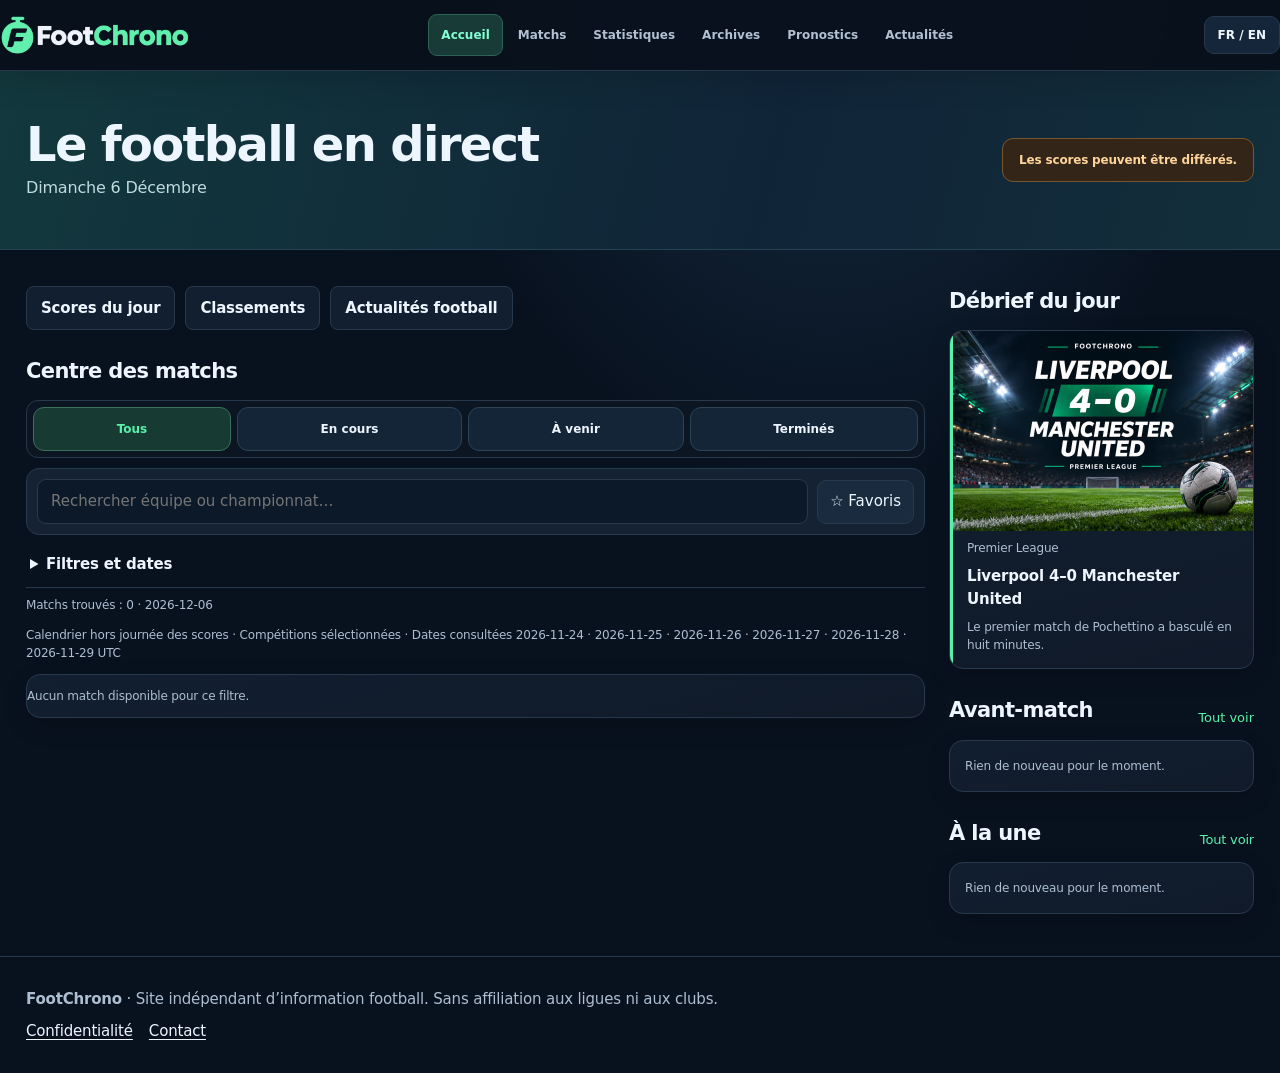
==== index.html @ 3ed4e391 "Apply consistent club badges and clearer copy across FootChrono" ====
<!doctype html><html lang="fr"><head><meta charset="utf-8"><meta name="viewport" content="width=device-width,initial-scale=1"><title>FootChrono | Scores de football en direct, calendriers et statistiques</title>
<meta name="description" content="Suivez les scores de football en direct, les calendriers, les classements, les analyses et les actualités du football en français.">
<link rel="canonical" href="https://footchrono.com/">
<meta property="og:site_name" content="FootChrono">
<script type="application/ld+json">{"@context":"https://schema.org","@type":"WebSite","name":"FootChrono","url":"https://footchrono.com/","inLanguage":"fr"}</script>
<meta property="og:type" content="website"><meta property="og:title" content="FootChrono | Scores de football en direct">
<meta property="og:description" content="Scores, classements, analyses de matchs et actualités football en français.">
<meta property="og:url" content="https://footchrono.com/"><meta property="og:locale" content="fr_FR"><meta name="twitter:card" content="summary">
<style>
:root{--bg:#08111e;--panel:#111f30;--line:#28394c;--text:#edf5ff;--muted:#9eb0c4;--green:#58f1aa;--blue:#7fb8ff}*{box-sizing:border-box}body{margin:0;background:var(--bg);color:var(--text);font:15px system-ui,-apple-system,Segoe UI,sans-serif}button,select,input{font:inherit}button{cursor:pointer}header{border-bottom:1px solid var(--line);background:#0b1726;position:sticky;top:0;z-index:2}.wrap{max-width:1160px;margin:auto;padding:0 22px}.head{display:flex;justify-content:space-between;align-items:center;gap:14px;padding:17px 0;flex-wrap:wrap}.logo{font-weight:900;font-size:23px;letter-spacing:-1px}.logo span{color:var(--green)}nav{display:flex;gap:8px;flex-wrap:wrap}nav button,.switch,.pill{border:1px solid var(--line);background:#152437;color:var(--text);padding:9px 13px;border-radius:10px}nav button.active{color:#06151d;background:var(--green);border-color:var(--green)}.hero{padding:45px 0 26px;background:radial-gradient(ellipse at 85% 5%,#163d4b 0,transparent 50%)}h1{font-size:clamp(32px,5vw,55px);line-height:1.07;max-width:750px;margin:12px 0}h1 em{color:var(--green);font-style:normal}.sub{color:var(--muted);max-width:700px;line-height:1.6}.tag{color:var(--green);font-size:12px;font-weight:800;letter-spacing:2px;text-transform:uppercase}.layout{display:grid;grid-template-columns:minmax(0,1fr) 280px;gap:22px;padding-bottom:60px}.section{margin:24px 0}.section h2{font-size:20px;margin:0 0 14px}.panel{background:var(--panel);border:1px solid var(--line);border-radius:16px;padding:18px}.toolbar{display:flex;gap:8px;flex-wrap:wrap;margin-bottom:14px}select,input{background:#0c1929;border:1px solid var(--line);color:var(--text);border-radius:9px;padding:10px}.match{display:grid;grid-template-columns:1fr auto 1fr;gap:12px;align-items:center;padding:18px 4px;border-bottom:1px solid var(--line)}.match:last-child{border:0}.team{font-weight:700}.team.right{text-align:right}.score{text-align:center;font-size:22px;font-weight:900;min-width:85px}.meta{text-align:center;color:var(--muted);font-size:11px}.status{color:var(--green);font-size:11px;font-weight:700}.small{font-size:12px;color:var(--muted)}.cards{display:grid;grid-template-columns:repeat(2,minmax(0,1fr));gap:14px}.metric{font-size:26px;font-weight:900;color:var(--green)}.card-title{font-weight:800;margin-bottom:7px}.prob{display:flex;height:11px;border-radius:10px;overflow:hidden;background:#314155;margin:14px 0 8px}.prob span:nth-child(1){background:var(--green)}.prob span:nth-child(2){background:var(--blue)}.prob span:nth-child(3){background:#f9bb78}.prob-labels{display:flex;justify-content:space-between;color:var(--muted);font-size:12px}.ad{border:1px dashed #63768b;background:#142335;border-radius:12px;display:grid;place-items:center;text-align:center;min-height:210px;padding:20px;color:var(--muted)}table{border-collapse:collapse;width:100%}th,td{padding:12px 9px;text-align:left;border-bottom:1px solid var(--line)}th{color:var(--muted);font-size:12px}.notice{background:#163047;border-left:3px solid var(--blue);padding:12px 14px;color:#c6d9eb;border-radius:5px;line-height:1.5}footer{border-top:1px solid var(--line);color:var(--muted);padding:30px 0;line-height:1.6}.hide{display:none!important}@media(max-width:850px){.layout{grid-template-columns:1fr}.cards{grid-template-columns:1fr}.match{gap:6px}.score{min-width:65px}}
 .news-grid{display:grid;grid-template-columns:repeat(2,minmax(0,1fr));gap:14px}.news-card{display:flex;flex-direction:column;gap:10px}.news-card a{color:var(--green);text-decoration:none;font-weight:800}.news-card a:hover{text-decoration:underline}.news-card h3{margin:0;font-size:18px;line-height:1.35}.news-meta{color:var(--muted);font-size:12px}.news-pill{display:inline-block;border:1px solid var(--line);border-radius:20px;padding:5px 9px;font-size:11px;color:var(--green)}@media(max-width:650px){.news-grid{grid-template-columns:1fr}} 
.team-with-logo{display:flex;align-items:center;gap:10px;min-width:0}.team-with-logo.right{justify-content:flex-end}.team-logo{width:30px;height:30px;object-fit:contain;flex-shrink:0}.match-entry{border-bottom:1px solid var(--line)}.match-entry:last-child{border-bottom:0}.match-entry .match{border:0}.match-entry summary{list-style:none;cursor:pointer}.match-entry summary::-webkit-details-marker{display:none}.match-entry summary:hover{background:#172b40}.match-details{padding:12px 16px 18px;border-top:1px solid var(--line);color:var(--muted);display:grid;grid-template-columns:repeat(2,minmax(0,1fr));gap:12px;font-size:13px}.match-entry:focus-within{outline:1px solid var(--blue);outline-offset:2px;border-radius:8px}@media(max-width:650px){.team-logo{width:23px;height:23px}.team-with-logo{gap:5px}.team{font-size:12px}.match-details{grid-template-columns:1fr}}
.standing-logo{width:22px;height:22px;object-fit:contain;vertical-align:middle;margin-right:9px}#standingsUpdate{margin:8px 0}#standingLeague{max-width:320px}#stats table{width:100%;border-collapse:collapse}#stats td,#stats th{padding:10px 8px;border-bottom:1px solid var(--line);text-align:left;white-space:nowrap}
.analysis-controls{display:flex;gap:10px;flex-wrap:wrap;margin-bottom:15px}.analysis-controls label{display:flex;flex-direction:column;gap:5px;color:var(--muted);font-size:12px;flex:1;min-width:170px}.analysis-controls select{width:100%;min-width:0}.analysis-grid{display:grid;grid-template-columns:repeat(3,minmax(0,1fr));gap:12px}.analysis-stat{background:#0c1929;border:1px solid var(--line);border-radius:12px;padding:14px}.analysis-stat .value{font-size:24px;color:var(--green);font-weight:900}.analysis-stat .label{font-size:12px;color:var(--muted);margin-top:4px}.compare-table td:nth-child(n+2),.compare-table th:nth-child(n+2){text-align:right}.analysis-note{font-size:12px;color:var(--muted);line-height:1.6;margin-top:12px}.analysis-table-wrap{overflow-x:auto}@media(max-width:650px){.analysis-grid{grid-template-columns:repeat(2,minmax(0,1fr))}.analysis-stat .value{font-size:20px}}

.preview-list{display:grid;gap:16px}.preview-card{padding:19px}.preview-top{display:flex;justify-content:space-between;gap:12px;flex-wrap:wrap;margin-bottom:14px}.preview-teams{display:grid;grid-template-columns:minmax(0,1fr) 55px minmax(0,1fr);gap:10px;align-items:center;margin:15px 0}.preview-team{display:flex;flex-direction:column;align-items:center;text-align:center;gap:8px;font-weight:750}.preview-team img{height:48px;width:48px;object-fit:contain}.preview-versus{text-align:center;font-weight:900;color:var(--green)}.preview-stats{display:grid;grid-template-columns:1fr auto 1fr;gap:8px;align-items:center;border-top:1px solid var(--line);padding:10px 0}.preview-stats span:nth-child(2){color:var(--muted);font-size:12px;text-align:center}.preview-stats span:last-child{text-align:right}.preview-foot{border-top:1px solid var(--line);padding-top:12px;margin-top:12px;color:var(--muted);font-size:12px;line-height:1.5}.preview-state{color:var(--muted);margin:12px 0}.preview-state strong{color:var(--text)}@media(max-width:650px){.preview-card{padding:14px}.preview-team{font-size:13px}.preview-team img{height:38px;width:38px}}
.scoreboard-tools{display:flex;align-items:center;gap:9px;flex-wrap:wrap;margin:0 0 14px}.scoreboard-tools button{background:#152437;border:1px solid var(--line);border-radius:9px;color:var(--text);padding:9px 12px}.scoreboard-tools button.active{background:var(--green);color:#06151d;border-color:var(--green)}.scoreboard-tools input{max-width:170px}.fixture-group{margin:14px 0 4px;background:#0b1929;padding:10px 12px;border-left:3px solid var(--green);font-weight:800;font-size:13px}.favorite-toggle{border:0;background:transparent;color:#8296ab;font-size:22px;line-height:1;cursor:pointer;padding:6px}.favorite-toggle.saved{color:#f9bb78}.match-row{display:grid;grid-template-columns:34px minmax(0,1fr);align-items:center}.match-row summary{min-width:0}.scoreboard-count{font-size:12px;color:var(--muted);margin-bottom:8px}@media(max-width:600px){.scoreboard-tools{gap:5px}.scoreboard-tools button{padding:8px}.scoreboard-tools input{max-width:145px}}\n.hero{padding:23px 0 16px;background:linear-gradient(115deg,#0c2634,#08111e 65%)}.hero h1{font-size:clamp(25px,3.3vw,38px);margin:7px 0}.hero .sub{margin:7px 0 12px}.layout{grid-template-columns:minmax(0,1fr) 235px;gap:15px}.section{margin:13px 0}.panel{border-radius:10px}.match-entry .match{padding:9px 4px}.match-entry summary>.small{padding-top:5px!important}.match-entry .score{font-size:18px}.fixture-group{margin:8px 0 0}.home-tabs{display:flex;gap:8px;flex-wrap:wrap;margin:12px 0}.home-tabs button{border:1px solid var(--line);border-radius:8px;background:#152437;color:var(--text);padding:10px 12px;font-weight:800;font-size:12px}.home-tabs button:first-child{color:var(--green)}.home-tabs button:hover{border-color:var(--green)}#home .cards{grid-template-columns:repeat(2,minmax(0,1fr))}#home .panel{padding:13px 16px}#home .metric{font-size:24px}#predictions{border-top:1px solid var(--line);padding-top:15px}#opinionCards{grid-template-columns:repeat(auto-fit,minmax(260px,1fr));display:grid;gap:10px}#opinionCards .preview-card{padding:15px}#opinionCards .preview-card h3{font-size:15px}@media(max-width:850px){.layout{grid-template-columns:1fr}}\n.scoreboard-tools input[type=search]{flex:1;max-width:280px;min-width:180px}.match-entry{min-width:0}.match-entry .match{grid-template-columns:minmax(0,1fr) auto minmax(0,1fr)}.match-entry .team{overflow-wrap:anywhere}.fixture-group{display:flex;align-items:center}.match-entry[open]{background:#14293b}.match-entry .match-details{line-height:1.6}.home-tabs button:focus-visible,.favorite-toggle:focus-visible{outline:2px solid var(--green)}@media(max-width:650px){.scoreboard-tools input[type=search]{max-width:none;width:100%}}\n.archive-result{display:grid;grid-template-columns:125px minmax(0,1fr);gap:12px;align-items:center;border-bottom:1px solid var(--line);padding:12px 6px}.archive-result:last-child{border-bottom:0}.archive-result strong{color:var(--green);white-space:nowrap}.archive-result span:last-child{overflow-wrap:anywhere}#archive .toolbar input{min-width:180px;flex:1}@media(max-width:600px){.archive-result{grid-template-columns:1fr;gap:3px}}\n.insight-overlay{position:fixed;inset:0;z-index:30;background:#020913e8;display:grid;place-items:center;padding:16px}.insight-dialog{position:relative;background:#111f30;border:1px solid #28394c;border-radius:16px;padding:24px;width:min(780px,100%);max-height:90vh;overflow:auto}.insight-dialog h2{text-align:center;margin:25px 0}.insight-dialog h2 span{color:#58f1aa}.insight-close{float:right;background:#152437;border:1px solid #28394c;color:white;border-radius:8px;padding:7px 12px;cursor:pointer}.insight-grid{display:grid;grid-template-columns:1fr 1fr;gap:18px}.insight-grid section{border:1px solid #28394c;border-radius:12px;padding:14px}.insight-row{border-bottom:1px solid #28394c;padding:10px 0;font-size:12px}.insight-action{display:block;margin:5px 10px 12px;background:#152437;border:1px solid #28394c;border-radius:8px;color:#58f1aa;padding:9px;cursor:pointer}@media(max-width:650px){.insight-grid{grid-template-columns:1fr}}.hero{padding:30px 0 28px;background:linear-gradient(125deg,#102b3b,#08111e 70%);border-bottom:1px solid var(--line)}.hero h1{font-size:clamp(28px,4vw,44px);max-width:none;margin:7px 0}.hero .sub{margin:8px 0 15px}.hero-actions{display:flex;gap:10px;flex-wrap:wrap}.hero-actions button{background:var(--green);color:#071a1d;border:0;border-radius:9px;padding:11px 16px;font-weight:800}.hero-actions button~button{background:#183143;color:#e6f6ff;border:1px solid #345064}.hero-actions button:hover{filter:brightness(1.15)}.layout{padding-top:14px}.section{scroll-margin-top:110px}#home .cards{margin-top:8px}.scoreboard-tools{position:sticky;top:68px;z-index:1;background:var(--bg);padding:8px 0}.match-entry summary{cursor:pointer}.match-entry:hover{background:#15283a}nav button{transition:background .15s,border-color .15s}.archive-result:hover{background:#182d40}@media(max-width:650px){.hero{padding:20px 0}.hero-actions button{flex:1;min-width:130px}.scoreboard-tools{position:static}}\n#matchMore{display:block;margin:12px auto 0}#matchMore[hidden]{display:none}.match-entry summary:focus-visible{outline:2px solid var(--green);outline-offset:2px}.match-row{content-visibility:auto;contain-intrinsic-size:auto 90px}.match-entry .match-details{font-size:13px}#archiveMore[hidden]{display:none}@media(prefers-reduced-motion:reduce){*,*::before,*::after{scroll-behavior:auto!important;transition:none!important}}\n.community-panel{border-top:1px solid #28394c;margin-top:18px;padding-top:12px}.community-posts{max-height:350px;overflow:auto}.community-post{padding:12px 0;border-bottom:1px solid #28394c}.community-post p{white-space:pre-wrap;overflow-wrap:anywhere;margin:7px 0}\n.community-form{display:grid;gap:9px;margin-top:14px}.community-form textarea{width:100%;min-height:85px;box-sizing:border-box;border-radius:8px;padding:10px;background:#101e2e;color:#fff;border:1px solid #3a5367}.community-form button{justify-self:start;padding:10px 16px;border:0;border-radius:8px;background:var(--green);color:#071a1d;font-weight:700}.community-form button:disabled{opacity:.5}\n.community-actions{display:flex;gap:12px}.community-actions button{background:transparent;border:0;color:#9bd9ed;padding:5px 0;cursor:pointer;font-size:12px}.community-actions button:hover{text-decoration:underline}\n.form-section{margin:18px 0}.form-cards{display:grid;grid-template-columns:repeat(2,minmax(0,1fr));gap:12px}.form-card{padding:14px;border:1px solid var(--line);border-radius:12px;background:rgba(127,184,255,.06)}.form-numbers{color:var(--muted);font-size:12px;margin:7px 0}.form-stats{display:flex;gap:8px}.form-stats span{padding:5px 9px;border-radius:6px;background:rgba(88,241,170,.12);font-weight:700}.form-card p{margin-bottom:0}@media(max-width:520px){.form-cards{grid-template-columns:1fr}}\n.form-trends{display:grid;gap:7px;margin-top:10px;font-size:12px;color:var(--muted)}.form-trends span{display:flex;justify-content:space-between;gap:8px}.form-trends strong{color:var(--text)}\n.h2h-summary{display:flex;gap:9px;flex-wrap:wrap;margin:10px 0}.h2h-summary span{padding:7px 9px;border:1px solid var(--line);border-radius:8px;font-size:12px}.h2h-summary strong{color:var(--green)}\n
/* FootChrono visual system — V6 */
:root{--bg:#080e18;--panel:#101b2b;--line:#253449;--text:#f1f5fb;--muted:#9caec4;--green:#76efba;--blue:#77aaff}
body{background:radial-gradient(ellipse at 65% -15%,#18324b 0,transparent 38%),var(--bg);letter-spacing:-.012em}
header{background:rgba(9,17,29,.96);border-bottom:1px solid #26364b;backdrop-filter:blur(14px);box-shadow:0 12px 30px #0002}
.wrap{max-width:1360px;padding:0 26px}
.head{padding:13px 0;gap:18px}
.logo{font-size:21px;display:flex;align-items:center;gap:3px;flex-wrap:wrap;letter-spacing:-.7px}
.logo .small{flex-basis:100%;font-size:9px;letter-spacing:1.7px;padding-left:45px}
.brand-icon{display:inline-grid;place-items:center;width:36px;height:36px;margin-right:7px;border-radius:11px;background:linear-gradient(145deg,#83ffd1,#41b7a1);color:#092026!important;font-size:22px;box-shadow:0 4px 20px #58f1aa35}
nav{gap:3px}nav button{border:0;background:transparent;color:#b2c0d2;border-radius:9px;font-weight:700;font-size:12px;padding:11px 12px}
nav button.active{background:#193b37;color:#83ffd1;border:1px solid #2d6254}
nav button:hover{background:#1c3045;color:white}
#lang{font-size:12px;font-weight:800;background:#16263a}
.hero{padding:39px 0 35px;background:radial-gradient(circle at 84% 35%,#1c5b5644,transparent 28%),linear-gradient(110deg,#102b37,#0b1726 64%,#101b2c);border-bottom:1px solid #274254}
.hero .wrap{position:relative}.hero .tag{letter-spacing:2.4px;color:#84f5ca}
.hero h1{font-size:clamp(34px,4.4vw,60px);letter-spacing:-2px;line-height:1.07;max-width:830px;margin:13px 0}
.hero h1 em{color:#87f7c7}.hero .sub{font-size:16px;margin:12px 0 22px}
.hero-actions button{font-size:13px;border-radius:11px;padding:13px 20px;box-shadow:0 8px 20px #0002}
.hero-actions button:first-child{background:#83f0bb}
.layout{grid-template-columns:minmax(0,1fr) 275px;gap:24px;padding-top:21px}
.section{margin:15px 0 26px}.section h2{font-size:21px;letter-spacing:-.6px;margin-bottom:13px}
.panel{background:linear-gradient(165deg,#121f30,#101a29);border:1px solid #29394d;border-radius:14px;box-shadow:0 8px 24px #0002}
#home .cards{grid-template-columns:repeat(2,minmax(0,1fr));gap:12px}
#home .panel{padding:18px 20px}.metric{font-size:33px!important;letter-spacing:-1.2px}
.home-tabs{gap:9px}.home-tabs button{padding:12px 16px;border-radius:11px;background:#152538;border-color:#2c4255}
.home-tabs button:first-child{color:#89f3c5;background:#123329}
.scoreboard-tools{border:1px solid #273b50;border-radius:13px;background:#101b2b;padding:10px;top:74px}
.scoreboard-tools button{background:#1a2b40}.scoreboard-tools button.active{background:#78efbb}
#matchList{padding:8px 14px}.fixture-group{border-radius:9px;border-left:3px solid #77edb9;background:#18283a;padding:12px 14px;margin:11px 0 3px}
.match-row{border-bottom:1px solid #24354a}.match-row:last-child{border-bottom:0}
.match-entry .match{padding:14px 6px}.match-entry .score{font-size:22px}
.match-entry summary:hover{background:#1c3044;border-radius:9px}
.team-logo{width:33px;height:33px}
.news-card{transition:transform .2s,border-color .2s}.news-card:hover{transform:translateY(-2px);border-color:#436e6b}
.insight-dialog{background:#111d2d;border:1px solid #3a5369;box-shadow:0 30px 90px #0009}
button:focus-visible,select:focus-visible,input:focus-visible{outline:2px solid #86ffd1;outline-offset:3px}
@media(max-width:1050px){.layout{grid-template-columns:1fr}.head{justify-content:center}.logo{margin-right:auto}nav{order:3;justify-content:center;width:100%}}
@media(max-width:650px){.wrap{padding:0 14px}.head{gap:8px}.logo{font-size:18px}.logo .small{font-size:8px}.hero{padding:27px 0}.hero h1{font-size:35px;letter-spacing:-1.3px}.hero .sub{font-size:14px}.hero-actions{gap:7px}.hero-actions button{padding:11px;font-size:12px}.layout{padding-top:13px}.section{margin:13px 0 20px}nav{overflow-x:auto;justify-content:flex-start;flex-wrap:nowrap;padding-bottom:3px}nav button{white-space:nowrap;padding:9px 10px}#home .panel{padding:14px}.metric{font-size:27px!important}#matchList{padding:7px}.match-entry .match{padding:12px 2px}.match-entry .score{font-size:18px}.team-logo{width:23px;height:23px}}
.archive-open{width:100%;background:transparent;border:0;border-bottom:1px solid var(--line);color:var(--text);font:inherit;text-align:left;cursor:pointer;grid-template-columns:125px minmax(0,1fr) 20px}.archive-open:hover{background:#1b3045}.archive-chevron{font-size:24px;color:var(--green);text-align:right}.archive-open:focus-visible{outline:2px solid var(--green);outline-offset:-2px}@media(max-width:600px){.archive-open{grid-template-columns:minmax(0,1fr) 20px}.archive-open .small{grid-column:1/-1}}
.data-freshness{margin:15px 0 0;padding:12px 16px;background:#142b31;border:1px solid #315d55;border-radius:11px;color:#a7f5d4;font-size:12px;font-weight:650;line-height:1.5}.data-freshness.stale{background:#332619;border-color:#78572c;color:#ffd49b}@media(max-width:650px){.data-freshness{margin-top:10px}}
[hidden]{display:none!important}
.entity-link{color:inherit;text-underline-offset:3px}
.standings-scroll{overflow:auto}
.footchrono-dialog{padding:0;border:0;background:transparent;max-width:none;max-height:none;width:100%;height:100%;overflow:hidden}
.footchrono-dialog::backdrop{background:#07101bd9}
.footchrono-dialog .insight-overlay{background:transparent}
button:focus-visible,a:focus-visible,input:focus-visible,select:focus-visible,summary:focus-visible{outline:2px solid var(--green);outline-offset:2px}
.favorite-alerts{border-left:3px solid var(--green);background:#18283a;padding:10px 14px;margin:0 0 12px;border-radius:8px}
.favorite-alerts p{margin:4px 0}
.model-table th,.model-table td{text-align:start}
.news-sources{margin-top:24px}
.news-sources a{color:var(--text)}
.news-card.news-featured{border-left:3px solid var(--green)}
#feedStatus{margin:10px 0 14px}
.hero-news-link{display:inline-flex;align-items:center;padding:9px 14px;border:1px solid var(--line);border-radius:8px;color:var(--text);font-weight:700;text-decoration:none}
.home-intro{display:flex;align-items:center;justify-content:space-between;gap:18px}
.hero{padding:20px 0}.hero h1{font-size:clamp(28px,4.2vw,44px);margin:0;letter-spacing:-.035em}
.hero .sub{margin:5px 0 0;text-transform:capitalize}
.hero.compact{padding:10px 0}.hero.compact .home-intro>div:first-child{display:none}
.data-freshness{margin:0;max-width:440px}
.home-links{display:flex;flex-wrap:wrap;gap:8px}
.home-links a{color:var(--text);text-decoration:none;border:1px solid var(--line);padding:8px 12px;border-radius:8px;background:var(--panel)}
.layout{grid-template-columns:minmax(0,1fr) minmax(235px,305px)}
.layout>div:first-child{min-width:0}.layout:has(aside[hidden]){grid-template-columns:minmax(0,1fr)}
.sidebar-heading{display:flex;justify-content:space-between;align-items:center;gap:8px}
.text-button{color:var(--green);font:inherit;font-size:13px;border:0;background:none;padding:6px 0;text-decoration:none;white-space:nowrap}
#homeSidebar .panel{padding:0;overflow:hidden}.brief{display:grid;gap:4px;padding:13px 15px;text-decoration:none;color:var(--text)}
.brief+.brief{border-top:1px solid var(--line)}.brief:hover{background:#1c3045}.sidebar-empty{padding:4px 15px}
.home-tabs button:first-child{background:#152538;color:var(--text)}
.home-tabs [aria-pressed=true],.home-tabs [aria-pressed=true]:first-child{background:#173b33;color:var(--green);border-color:#397258}
#matches>.toolbar select{max-width:100%;min-width:0}
@media(max-width:950px){.layout{grid-template-columns:minmax(0,1fr)}}
@media(max-width:600px){.home-intro{align-items:flex-start;flex-direction:column;gap:10px}.hero{padding:14px 0}.hero .sub{margin-bottom:0}.home-tabs{gap:6px}.home-tabs button{padding:8px 9px}.head{padding:9px 0}.scoreboard-tools{position:static}.match-entry .score{font-size:17px}.team-logo{width:23px;height:23px}}
[hidden]{display:none!important}
.hero.compact.no-feed-notice{display:none}
#homeIntro:not(.compact){padding-block:14px}
#homeIntro h1{font-size:clamp(24px,3.8vw,36px)}
#matches .home-tabs{display:flex;flex-wrap:wrap;gap:6px;padding:6px;border:1px solid var(--line);border-radius:12px;background:#101b2b;margin-bottom:10px}
#matches .home-tabs button{flex:1 0 auto}
#matches>.toolbar{gap:8px;margin:8px 0}
#matches>.toolbar select:not([hidden]){flex:1 1 125px}
#matches .scoreboard-tools{position:static;margin-bottom:8px}
#matchSearch{flex:1 1 180px;max-width:none}
#matchList{padding:0;overflow:hidden}
#matchList .fixture-group{margin:0;border-radius:0;border-left:0;border-top:1px solid var(--line);padding:9px 14px}
#matchList .fixture-group:first-child{border-top:0}
#matchList .match-entry{margin-inline:0;padding-inline:12px}
#homeSidebar .fc-feature{border-left:3px solid var(--green)}
@media(max-width:600px){#matchSearch{flex-basis:100%}#matches .home-tabs button{min-height:40px}#matchList .match-entry{padding-inline:8px}}
.head > .logo { min-width: 0; max-width: 100%; }
.home-brand { display: inline-flex; align-items: center; min-height: 44px; max-width: 100%; }
.home-brand img { display: block; width: 190px; max-width: 100%; height: auto; }
@media (max-width: 650px) {
 .head { display: grid; grid-template-columns: minmax(0, 1fr) auto; padding: 8px 14px; }
 .head > .logo { grid-column: 1; grid-row: 1; margin: 0; }
 .head > #lang { grid-column: 2; grid-row: 1; min-height: 44px; }
 .head > #nav { grid-column: 1 / -1; grid-row: 2; width: 100%; min-width: 0; flex-wrap: nowrap; justify-content: flex-start; overflow-x: auto; }
 .head > #nav button { flex: none; min-height: 44px; }
 .home-brand img { width: 160px; }
}
</style><link rel="stylesheet" href="/footchrono-home.css?v=compact-feature"><link rel="stylesheet" href="/footchrono-history.css"><script async src="https://pagead2.googlesyndication.com/pagead/js/adsbygoogle.js?client=ca-pub-7180571260643744" crossorigin="anonymous"></script><style>.fc-ad{width:calc(100% - 32px);max-width:728px;margin:16px auto}.fc-ad:has(ins[data-ad-status="unfilled"]){display:none}</style></head><body>
<noscript><p class="wrap">Consultez les <a href="/scores">scores</a>, les <a href="/classements">classements</a> et les <a href="/actualites/">actualités</a> de FootChrono.</p></noscript><header><div class="wrap head"><div class="logo"><a class="home-brand" href="/" aria-label="Accueil FootChrono"><img src="/images/footchrono-logo.webp" width="190" height="40" alt="FootChrono"></a></div><nav id="nav"><button data-page="home" class="active" data-i="navHome">Overview</button><button data-page="matches" data-i="navMatches">Matches</button><button data-page="stats" data-i="navStats">Statistics</button><button data-page="archive">Archives</button><button data-page="predictions" data-i="navPred">Predictions</button><button data-page="news" data-i="navNews">News</button></nav><button class="switch" id="lang">FR / EN</button></div></header><div class="hero" id="homeIntro"><div class="wrap home-intro">
<div><h1 data-i="productHeading">Le football en direct</h1><p id="homeDate" class="sub"></p></div>
<div id="dataFreshness" class="data-freshness stale" role="status" aria-live="polite" hidden></div>
</div></div><main class="wrap layout"><div>
<section class="section" id="home" aria-label="Navigation rapide"><div class="home-links">
<a href="/scores" data-i="publicScores">Scores du jour</a><a href="/classements" data-i="publicStandings">Classements</a><a href="/actualites/" data-i="publicNews">Actualités football</a>
</div></section><section class="section" id="matches"><h2 data-i="matchTitle">Centre des matchs</h2>
<div class="home-tabs" aria-label="Statut des matchs">
<button type="button" data-quick="all" data-i="quickAll">Tous</button>
<button type="button" data-quick="LIVE" data-i="quickLive">En cours</button>
<button type="button" data-quick="NS" data-i="quickUpcoming">À venir</button>
<button type="button" data-quick="FT" data-i="quickFinal">Terminés</button>
</div><div class="match-controls"><div class="scoreboard-tools match-primary"><input id="matchSearch" type="search" placeholder="Rechercher une équipe…" aria-label="Rechercher une équipe"><button id="favoritesOnly" type="button">☆ Favoris</button></div><details class="match-refine"><summary data-i="matchFilters">Filtres et dates</summary><div class="scoreboard-tools"><button id="datePrev" type="button" aria-label="Jour précédent">‹</button><input type="date" id="matchDate" aria-label="Date des matchs"><button id="dateNext" type="button" aria-label="Jour suivant">›</button><button id="dateAll" type="button">Toutes dates</button><button id="matchAlerts" type="button" aria-pressed="false">Alertes favoris</button></div><div class="toolbar match-filters"><select id="continent" aria-label="Continent"></select><select id="country" aria-label="Pays"></select><select id="league" aria-label="Compétition"><option value="all">All leagues / Toutes ligues</option></select><select hidden id="status" aria-label="Statut du match"><option value="all">All / Tous</option></select></div></details></div><div id="favoriteAlerts" class="favorite-alerts" role="log" aria-live="polite" hidden></div><div class="scoreboard-count" id="matchCount" role="status"></div><p class="small" id="calendarCoverage"></p><div class="panel" id="matchList"></div><p id="routeNotice" class="small" role="status"></p><button id="matchMore" class="switch" type="button" hidden>Afficher plus de matchs</button></section><section class="section" id="stats"><h2 data-i="standings">Classements</h2><div class="panel"><div class="toolbar"><select id="standingLeague" aria-label="Championnat"></select></div><div class="small" id="standingsUpdate" role="status"></div><div class="small" data-i="tableNote">Classements des compétitions disponibles</div><div class="standings-scroll"><table><thead><tr><th>#</th><th data-i="team">Team</th><th id="colPlayed">MJ</th><th id="colWins">V</th><th id="colDraws">N</th><th id="colLosses">D</th><th id="colDiff">DB</th><th>PTS</th></tr></thead><tbody id="standingsBody"></tbody></table></div></div><h2 style="margin-top:26px" data-i="statsTitle">Performance comparison</h2><div class="panel"><div class="analysis-controls"><label><span id="analysisTeamLabel">Équipe à analyser</span><select id="analysisTeam"></select></label></div><div id="statCards" class="analysis-grid"></div><p class="analysis-note" id="analysisNote"></p></div><h2 style="margin-top:26px" id="compareTitle">Comparateur d’équipes</h2><div class="panel"><div class="analysis-controls"><label><span id="compareALabel">Équipe A</span><select id="compareA"></select></label><label><span id="compareBLabel">Équipe B</span><select id="compareB"></select></label></div><div id="compareResult" class="analysis-table-wrap"></div><p class="analysis-note" id="compareNote"></p></div></section><section class="section" id="archive"><h2>Archives des résultats</h2><p class="sub" id="archiveIntro">Retrouvez les résultats des saisons disponibles, par championnat et par équipe.</p><div class="toolbar"><select id="archiveLeague" aria-label="Championnat historique"><option value="all">Tous les championnats</option></select><select id="archiveSeason" aria-label="Saison"><option value="all">Toutes les saisons</option></select><input id="archiveSearch" type="search" placeholder="Rechercher une équipe" aria-label="Rechercher une équipe"></div><div class="small" id="archiveCount"></div><div class="panel" id="archiveResults" role="status"></div><button type="button" id="archiveMore" class="switch" style="margin-top:12px">Afficher plus de résultats</button></section><section class="section" id="predictions"><h2 data-i="predTitle">Data-led match previews</h2><p class="sub" data-i="predIntro">Nos avis sur les rencontres s’appuient sur les statistiques disponibles. Ils restent incertains et ne garantissent aucun résultat.</p><div class="small" id="predUpdated" aria-live="polite"></div><div class="preview-list" id="opinionCards"></div><h3>Comparaisons statistiques</h3><div class="preview-list" id="predCards"></div></section><section class="section" id="news"><h2 data-i="newsTitle">Football news</h2><p class="sub" data-i="newsIntro">RSS headlines from external publishers. Open original sources to read.</p><div class="toolbar"><label for="newsLanguage" data-i="newsLanguageLabel">Langue des articles</label>
<select id="newsLanguage"><option value="fr">Français</option><option value="en">English</option></select>
<label for="newsCategory" data-i="newsTopicLabel">Sujet</label>
<select id="newsCategory"></select></div>
<div class="small" id="feedStatus" role="status" aria-live="polite"></div>
<div class="news-grid" id="newsCards"></div>
<section class="panel news-sources"><h3 data-i="socialTitle">Journalistes à suivre</h3><ul>
<li><a href="https://x.com/David_Ornstein" target="_blank" rel="noopener noreferrer">David Ornstein · The Athletic ↗</a></li>
<li><a href="https://x.com/LaurensJulien" target="_blank" rel="noopener noreferrer">Julien Laurens · ESPN ↗</a></li>
</ul></section><p class="notice" data-i="newsNotice">Les titres et liens appartiennent à leurs éditeurs respectifs. Les articles complets sont disponibles chez les éditeurs.</p></section></div><aside id="homeSidebar" aria-label="Analyses et actualités">
<section class="section"><div class="sidebar-heading"><h2>Débrief du jour</h2></div><div class="panel"><a class="brief fc-feature" href="/actualites/liverpool-manchester-united-4-0-pochettino/"><img src="/images/liverpool-manchester-united-4-0.jpg" width="1200" height="800" alt="" loading="lazy"><span class="small">Premier League</span><strong>Liverpool 4–0 Manchester United</strong><span class="small">Le premier match de Pochettino a basculé en huit minutes.</span></a></div></section>
<section class="section"><div class="sidebar-heading"><h2 data-i="sidebarPreviews">Avant-match</h2><button class="text-button" type="button" data-go="predictions" data-i="sidebarAll">Tout voir</button></div><div class="panel" id="homeForecasts"></div></section>
<section class="section"><div class="sidebar-heading"><h2 data-i="sidebarNews">À la une</h2><a href="/actualites/" class="text-button" data-i="sidebarAll">Tout voir</a></div><div class="panel" id="homeNews"></div></section>
</aside></main>
<div class="fc-ad"><ins class="adsbygoogle" style="display:block" data-ad-client="ca-pub-7180571260643744" data-ad-slot="1991336459" data-ad-format="horizontal" data-full-width-responsive="false"></ins></div>
<script>(window.adsbygoogle = window.adsbygoogle || []).push({});</script>
<footer><div class="wrap"><b>FootChrono</b> · <span data-i="footer">Site indépendant d’information football. Sans affiliation aux ligues ni aux clubs.</span><nav class="fc-footer-links" aria-label="Informations sur le site"><a href="/confidentialite/" data-i="privacyLink">Confidentialité</a> <a href="/contact/">Contact</a></nav></div></footer><script>
const dict={fr:{productHeading:'Le football en direct',publicScores:'Scores du jour',publicStandings:'Classements',publicNews:'Actualités football',matchFilters:'Filtres et dates',quickAll:'Tous',quickLive:'En cours',quickUpcoming:'À venir',quickFinal:'Terminés',sidebarPreviews:'Avant-match',sidebarNews:'À la une',sidebarAll:'Tout voir',navHome:'Accueil',navMatches:'Matchs',navStats:'Statistiques',navPred:'Pronostics',navNews:'Actualités',tag:'DONNÉES • ANALYSES • FOOTBALL',hero:'Le football. <em>Mieux compris.</em>',subtitle:'Calendrier, résultats et actualités football, avec des sources identifiées.',demo:'Les scores proviennent de la dernière collecte API-Football. Actualisez pour consulter les dernières données disponibles : ce service ne garantit pas le direct.',overview:'En un coup d’œil',games:'Matchs disponibles',demoTag:'Dernière collecte affichée ci-dessous',leagues:'Compétitions',matchTitle:'Centre des matchs',standings:'Classements',tableNote:'Classements des championnats disponibles. Sélectionnez une compétition.',team:'Équipe',statsTitle:'Statistiques',predTitle:'Analyses et pronostics',predIntro:'Nos avis sur les rencontres s’appuient sur les statistiques disponibles. Ils restent incertains et ne garantissent aucun résultat.',newsTitle:'Actualités football',newsIntro:'Grands championnats, compétitions internationales et mercato. Consultez les articles chez leurs éditeurs.',newsNotice:'Les titres et liens appartiennent à leurs éditeurs respectifs. Les articles complets sont disponibles chez les éditeurs.',adTitle:'Publicité',ad:'Emplacement publicitaire réservé — aucune annonce avant validation AdSense',method:'Notre méthode',methodText:'Nous combinons résultats, historique et analyses statistiques. Un pronostic est un avis motivé, jamais une garantie.',editorial:'Normes éditoriales',editorialText:'Aucun score inventé. Aucun pronostic garanti. Sources identifiées, transparence des mises à jour et corrections éditoriales.',footer:'Site indépendant d’information football. Sans affiliation aux ligues ni aux clubs.',privacyLink:'Confidentialité'},en:{productHeading:'Live football',publicScores:'Today’s scores',publicStandings:'Standings',publicNews:'Football news',matchFilters:'Filters and dates',quickAll:'All',quickLive:'In progress',quickUpcoming:'Upcoming',quickFinal:'Finished',sidebarPreviews:'Match previews',sidebarNews:'Top stories',sidebarAll:'View all',navHome:'Overview',navMatches:'Matches',navStats:'Statistics',navPred:'Predictions',navNews:'News',tag:'DATA • INSIGHTS • FOOTBALL',hero:'The beautiful game. <em>Better understood.</em>',subtitle:'Football fixtures, results and news with identifiable sources.',demo:'Scores come from the latest API-Football collection. Refresh to see the latest available data; this is not guaranteed real-time coverage.',overview:'At a glance',games:'Collected matches',demoTag:'Last collection shown below',leagues:'Competitions',matchTitle:'Match centre',standings:'Standings',tableNote:'Standings collected via football-data.org. Select a league. If none appear, check data collection.',team:'Team',statsTitle:'Statistics',predTitle:'Analysis and predictions',predIntro:'Our analysis models are in development. No numerical predictions are published without verified data and validation.',newsTitle:'Football news',newsIntro:'Headlines from external RSS feeds. Read stories on publishers’ websites.',newsNotice:'Headlines and links belong to their publishers. Full stories are available from their publishers.',adTitle:'Advertising',ad:'Ad placement reserved — no ads served until AdSense approval',method:'Our methodology',methodText:'Fixtures come from API-Football data collections, with update timestamps displayed. Future analysis will disclose sources and limitations.',editorial:'Editorial standards',editorialText:'No fabricated scores. No guaranteed predictions. Identifiable sources, transparent updates and editorial corrections.',footer:'Independent football information site. Not affiliated with leagues or clubs.',privacyLink:'Privacy (French)'}};
let lang='fr',page='home',liveNews=[],newsUpdated=null,fixtures=[],matchesUpdated=null,matchError=false,standingsLeagues=[],standingsUpdated=null,previews=[],previewsUpdated=null,previewsError=false,forecastOpinions=[],forecastUpdated=null;
const el=id=>document.getElementById(id);
let verifiedResults=[];
let matchDay=localDay(new Date()),favoritesOnly=false,matchQuery='',matchLimit=60,archiveMatches=[],archiveLimit=50,archiveReady=false,archiveError=false;
let favorites=new Set();
try{favorites=new Set(JSON.parse(localStorage.getItem('matchscope_favorite_matches')||'[]').map(String))}catch{}
let favoriteAlertsEnabled = false;
let liveFavoriteStates = new Map();
try { favoriteAlertsEnabled = localStorage.getItem('matchscope_alerts') === 'on' } catch {}

function setFavoriteAlerts() {
 favoriteAlertsEnabled = !favoriteAlertsEnabled;
 liveFavoriteStates.clear();
 try { localStorage.setItem('matchscope_alerts', favoriteAlertsEnabled ? 'on' : 'off') } catch {}
 if (favoriteAlertsEnabled && liveSnapshot) checkFavoriteAlerts(liveSnapshot);
 renderFavoriteAlerts();
}

function renderFavoriteAlerts() {
 const button = el('matchAlerts');
 button.setAttribute('aria-pressed', String(favoriteAlertsEnabled));
 button.classList.toggle('active', favoriteAlertsEnabled);
 button.textContent = lang === 'fr' ? 'Alertes favoris' : 'Favorite alerts';
 const log = el('favoriteAlerts');
 log.hidden = !favoriteAlertsEnabled;
 if (!log.firstElementChild) {
  const intro = document.createElement('p');
  intro.className = 'small';
  log.append(intro);
 }
 const caption = lang === 'fr' ? 'Alertes des favoris pendant que cette page est ouverte et visible.' : 'Favorite alerts while this page is open and visible.';
 if (log.firstElementChild.textContent !== caption) log.firstElementChild.textContent = caption;
}

function checkFavoriteAlerts(snapshot) {
 if (!favoriteAlertsEnabled) return;
 const log = el('favoriteAlerts');
 for (const row of snapshot.matches) {
  const id = String(row.id);
  if (!favorites.has(id)) continue;
  const match = normalize(row);
  const status = groupStatus(match.status);
  const score = match.hg != null && match.ag != null ? match.hg + ' – ' + match.ag : null;
  const prior = liveFavoriteStates.get(id);
  liveFavoriteStates.set(id,{status,score});
  if (!prior) continue;
  const fr = lang === 'fr';
  let event;
  if (status === 'FT' && prior.status !== 'FT') event = fr ? 'Fin du match' : 'Full time';
  else if (status === 'LIVE' && prior.status === 'NS') event = fr ? 'Coup d’envoi' : 'Kickoff';
  else if (status === 'LIVE' && score && prior.score !== score) event = fr ? 'Score actualisé' : 'Score updated';
  if (!event) continue;
  const alert = document.createElement('p');
  alert.textContent = [event, match.home + ' – ' + match.away, score].filter(Boolean).join(' · ');
  log.append(alert);
  if (log.children.length > 7) log.children[1].remove();
 }
}
function toggleFavorite(id){id=String(id);if(favorites.has(id)){favorites.delete(id);liveFavoriteStates.delete(id)}else favorites.add(id);try{localStorage.setItem('matchscope_favorite_matches',JSON.stringify([...favorites]))}catch{}render()}
function localDay(value){if(!value)return '';const d=new Date(value);if(Number.isNaN(d.getTime()))return '';const year=d.getFullYear(),month=String(d.getMonth()+1).padStart(2,'0'),day=String(d.getDate()).padStart(2,'0');return year+'-'+month+'-'+day}
function shiftDay(offset){matchLimit=60;const d=new Date((matchDay||localDay(new Date()))+'T12:00:00');d.setDate(d.getDate()+offset);matchDay=localDay(d);el('matchDate').value=matchDay;render()}

const esc=s=>String(s??'').replace(/[&<>"']/g,c=>({'&':'&amp;','<':'&lt;','>':'&gt;','"':'&quot;',"'":'&#39;'}[c]));
const nameOf=v=>typeof v==='string'?v:(v&&typeof v==='object'?v.name||'':'');
const teamKey = name => String(name ?? '').normalize('NFD').replace(/\p{M}/gu, '').toLowerCase().trim();
const competitionKey = match => match.leagueId ?? JSON.stringify([match.league, match.country]);
const competitionName = match => [match.league, match.country].filter(Boolean).join(' · ');
const continentalCountries = {
 europe: 'Albania Andorra Armenia Austria Azerbaijan Belarus Belgium Bosnia Bosnia-And-Herzegovina Bulgaria Croatia Cyprus Czech-Republic Czechia Denmark England Estonia Faroe-Islands Finland France Georgia Germany Gibraltar Greece Hungary Iceland Ireland Israel Italy Kazakhstan Kosovo Latvia Liechtenstein Lithuania Luxembourg Macedonia North-Macedonia Malta Moldova Montenegro Netherlands Northern-Ireland Norway Poland Portugal Romania Russia San-Marino Scotland Serbia Slovakia Slovenia Spain Sweden Switzerland Turkey Türkiye Ukraine Wales',
 africa: 'Algeria Angola Benin Botswana Burkina-Faso Burundi Cameroon Cape-Verde Central-African-Republic Chad Comoros Congo Congo-DR DR-Congo Djibouti Egypt Equatorial-Guinea Eritrea Eswatini Ethiopia Gabon Gambia Ghana Guinea Guinea-Bissau Ivory-Coast Kenya Lesotho Liberia Libya Madagascar Malawi Mali Mauritania Mauritius Morocco Mozambique Namibia Niger Nigeria Rwanda Sao-Tome-and-Principe Senegal Seychelles Sierra-Leone Somalia South-Africa South-Sudan Sudan Tanzania Togo Tunisia Uganda Zambia Zimbabwe',
 asia: 'Afghanistan Bahrain Bangladesh Bhutan Brunei Cambodia China Chinese-Taipei Hong-Kong India Indonesia Iran Iraq Japan Jordan Kuwait Kyrgyzstan Laos Lebanon Macau Malaysia Maldives Mongolia Myanmar Nepal North-Korea Oman Pakistan Palestine Philippines Qatar Saudi-Arabia Singapore South-Korea Sri-Lanka Syria Tajikistan Thailand Timor-Leste Turkmenistan United-Arab-Emirates Uzbekistan Vietnam Yemen',
 northAmerica: 'Anguilla Antigua-And-Barbuda Aruba Bahamas Barbados Belize Bermuda British-Virgin-Islands Canada Cayman-Islands Costa-Rica Cuba Curaçao Curacao Dominica Dominican-Republic El-Salvador Grenada Guatemala Guyana Haiti Honduras Jamaica Mexico Montserrat Nicaragua Panama Puerto-Rico Saint-Kitts-and-Nevis Saint-Lucia Saint-Vincent-and-the-Grenadines Suriname Trinidad-And-Tobago Turks-and-Caicos-Islands USA United-States US-Virgin-Islands',
 southAmerica: 'Argentina Bolivia Brazil Chile Colombia Ecuador Paraguay Peru Uruguay Venezuela',
 oceania: 'Australia Cook-Islands Fiji New-Caledonia New-Zealand Papua-New-Guinea Samoa Solomon-Islands Tahiti Tonga Vanuatu',
};
const continentByCountry = new Map(Object.entries(continentalCountries).flatMap(([continent, countries]) =>
 countries.toLowerCase().split(' ').map(country => [country, continent])));
const featuredCompetitions = [
 {leagueId:'2', league:'UEFA Champions League', country:'World', french:'Ligue des champions de l’UEFA'},
 {leagueId:'5', league:'UEFA Nations League', country:'World', french:'Ligue des nations de l’UEFA'},
];
const featuredById = new Map(featuredCompetitions.map(row => [row.leagueId, row]));
const featuredLeagueOrder = new Map([
 ['2', 0],   // UEFA Champions League
 ['39', 1],  // Premier League
 ['140', 2], // La Liga
 ['78', 3],  // Bundesliga
 ['135', 4], // Serie A
 ['61', 5],  // Ligue 1
 ['71', 6],  // Brasileirão
 ['13', 7],  // Copa Libertadores
 ['5', 8],   // UEFA Nations League
]);
function compareFixtures(a, b) {
 const aKey = competitionKey(a);
 const bKey = competitionKey(b);
 const priority = (featuredLeagueOrder.get(aKey) ?? featuredLeagueOrder.size) - (featuredLeagueOrder.get(bKey) ?? featuredLeagueOrder.size);
 if (priority) return priority;
 if (aKey !== bKey) return competitionName(a).localeCompare(competitionName(b), lang) || aKey.localeCompare(bKey);
 const live = Number(groupStatus(b.status) === 'LIVE') - Number(groupStatus(a.status) === 'LIVE');
 return live || String(a.at).localeCompare(String(b.at));
}

const continentLabels = {
 europe:['Europe','Europe'], africa:['Afrique','Africa'], asia:['Asie','Asia'],
 northAmerica:['Amérique du Nord, centrale et Caraïbes','North and Central America and Caribbean'],
 southAmerica:['Amérique du Sud','South America'], oceania:['Océanie','Oceania'],
 international:['International','International'], other:['Autres zones','Other regions'],
};
function countryGroup(match) {
 const country = String(match.country || '').toLowerCase().replace(/ +/g, '-');
 return country === 'world' || !country ? 'international' : country;
}
function continentFor(match) {
 const country = countryGroup(match);
 if (country !== 'international') return continentByCountry.get(country) || 'other';
 if (featuredById.has(competitionKey(match)) || /^uefa\b/i.test(match.league)) return 'europe';
 if (/^caf\b/i.test(match.league)) return 'africa';
 if (/^afc\b/i.test(match.league)) return 'asia';
 if (/^concacaf\b/i.test(match.league)) return 'northAmerica';
 if (/^conmebol\b/i.test(match.league)) return 'southAmerica';
 if (/^ofc\b/i.test(match.league)) return 'oceania';
 return 'international';
}
function competitionCatalog() {
 return new Map([...fixtures,...featuredCompetitions].map(match => [competitionKey(match),match]));
}
function setFilterOptions(id, allLabel, entries) {
 const select = el(id);
 const previous = select.value;
 select.replaceChildren(new Option(allLabel, 'all'), ...entries.map(([value,label]) => new Option(label,value)));
 select.value = entries.some(([value]) => value === previous) ? previous : 'all';
}
function renderCompetitionFilters(catalog) {
 const fr = lang === 'fr';
 const rows = [...catalog.values()];
 const continents = new Set(rows.map(continentFor));
 setFilterOptions('continent', fr?'Tous les continents':'All continents',
  Object.entries(continentLabels).filter(([key]) => continents.has(key)).map(([key,labels])=>[key,labels[fr?0:1]]));
 const region = el('continent').value;
 const regional = rows.filter(row => region === 'all' || continentFor(row) === region);
 const countries = [...new Map(regional.map(row => [countryGroup(row),
  countryGroup(row) === 'international' ? (fr?'Compétitions internationales':'International competitions') : row.country.replaceAll('-', ' ')]))]
  .sort((a,b)=>a[1].localeCompare(b[1],lang));
 setFilterOptions('country', fr?'Tous les pays':'All countries',countries);
 const country = el('country').value;
 const competitions = regional.filter(row => country === 'all' || countryGroup(row) === country)
  .map(row => [competitionKey(row),featuredById.has(competitionKey(row)) ?
   (fr ? featuredById.get(competitionKey(row)).french : row.league) : competitionName(row)])
  .sort((a,b)=>a[1].localeCompare(b[1],lang));
 setFilterOptions('league',fr?'Toutes les compétitions':'All competitions',competitions);
}

const routePages = new Set(['home', 'matches', 'stats', 'archive', 'predictions', 'news']);
let dataLoaded = false;
let standingsError = false, newsError = false;

function loadPageData(file) {
 return fetch('/data/'+file+'.json',{cache:'no-store',signal:AbortSignal.timeout(10000)})
  .then(response=>{
   if(!response.ok) throw new Error('Unable to load '+file);
   return response.json();
  });
}
let dailyDate = '';
let calendarDates = [];
let upcomingFixtures = [];
let scoreFixtures = [];
let liveSnapshot;
let liveRequestPending = false;

function liveAge() {
 return liveSnapshot ? Date.now() - Date.parse(liveSnapshot.updated_at) : Infinity;
}

function isCurrentLiveSnapshot() {
 return liveAge() >= -30000 && liveAge() <= 240000 && liveSnapshot.interval_seconds === 120;
}

async function refreshScores() {
 if (liveRequestPending || document.hidden) return;
 liveRequestPending = true;
 try {
  const response = await fetch('/api/live-scores', {cache:'no-store', signal: AbortSignal.timeout(10000)});
  if (!response.ok) return;
  const snapshot = await response.json();
  if (!snapshot.available || !Array.isArray(snapshot.matches)
      || ![120, 1800].includes(snapshot.interval_seconds)
      || !/^\d{4}-\d{2}-\d{2}$/.test(snapshot.date_utc)) return;
  const updatedAt = Date.parse(snapshot.updated_at);
  if (!Number.isFinite(updatedAt) || updatedAt > Date.now() + 30000
      || updatedAt <= Math.max(Date.parse(matchesUpdated) || 0, Date.parse(liveSnapshot?.updated_at) || 0)) return;
  liveSnapshot = snapshot;
  checkFavoriteAlerts(snapshot);
  rebuildFixtures();
  render();
 } catch {
  // The current snapshot and the scheduled backup remain available.
 } finally {
  liveRequestPending = false;
  updateFreshness();
  refreshMatchLabels();
 }
}

function refreshMatchLabels() {
 const byId = new Map(fixtures.map(match => [String(match.id), match]));
 document.querySelectorAll('[data-status-id]').forEach(label => {
  const match = byId.get(label.dataset.statusId);
  if (match) label.textContent = fixtureStatus(match);
 });
 refreshOpenMatch();
}

function refreshOpenMatch() {
 const detail = document.querySelector('dialog[open] [data-fixture-detail]');
 if (!detail) return;
 const match = fixtures.find(row => String(row.id) === detail.dataset.fixtureDetail);
 if (!match) return;
 detail.querySelector('[data-fixture-status]').textContent = fixtureStatus(match);
 detail.querySelector('[data-fixture-score]').textContent = match.hg != null && match.ag != null
  ? match.hg + ' – ' + match.ag : 'VS';
}

let closeDetails;
function readRoute() {
 const params = new URLSearchParams(location.hash.slice(1));
 const section = params.get('page');
 page = routePages.has(section) ? section : 'home';
 render();
 if (!dataLoaded) return;
 if (page === 'stats' && params.has('league')) {
  const league = standingsLeagues.find(row => String(row.id) === params.get('league'));
  if (league) {
   el('standingLeague').value = String(league.id);
   render();
   const team = league.teams.findIndex(row => row.name === params.get('team'));
   if (team >= 0) {
    el('analysisTeam').value = String(team);
    renderAnalysis(league);
   }
  }
 }
 if (page === 'matches' && params.has('competition')) {
  const competition = params.get('competition');
  if (competitionCatalog().has(competition)) {
   el('continent').value = 'all';
   el('country').value = 'all';
   renderCompetitionFilters(competitionCatalog());
   el('league').value = competition;
   render();
  }
 }
 const match = params.get('match');
 const archived = params.get('result');
 const historicalMatch = match && archiveMatches.find(row => String(row.apiId) === match);
 if (match && fixtures.some(row => String(row.id) === match)) {
  showMatchInsights(match);
 } else if (historicalMatch) {
  showArchiveDetails(historicalMatch);
 } else if (archived && archiveMatches.some(row => archiveKey(row) === archived)) {
  showArchiveDetails(archiveMatches.find(row => archiveKey(row) === archived));
 } else if (match || archived) {
  el('routeNotice').textContent = lang === 'fr' ? 'Cette fiche est indisponible dans les données chargées.' : 'This match is unavailable in the loaded data.';
 }
}
function navigate(section, details = {}) {
 const params = new URLSearchParams({page: section, ...details});
 history.pushState(null, '', '#' + params);
 readRoute();
}
function openDetails(layer) {
 const openedHash = location.hash;
 const previousFocus = document.activeElement;
 closeDetails?.();
 const dialog = document.createElement('dialog');
 dialog.className = 'footchrono-dialog';
 dialog.append(layer);
 document.body.append(dialog);
 const close = () => dialog.close();
 closeDetails = close;
 dialog.addEventListener('close', () => {
  dialog.remove();
  if (closeDetails !== close) return;
  closeDetails = undefined;
  if (previousFocus?.isConnected) previousFocus.focus();
  const params = new URLSearchParams(location.hash.slice(1));
  if (location.hash === openedHash && (params.has('match') || params.has('result'))) {
   history.replaceState(null, '', '#' + new URLSearchParams({page}));
  }
 });
 layer.addEventListener('click', event => {
  const link = event.target.closest('a[href^="#page="]');
  if (link) {
   event.preventDefault();
   close();
   history.pushState(null, '', link.hash);
   readRoute();
  }
  if (event.target === layer || event.target.closest('.insight-close')) close();
 });
 dialog.showModal();
}
const routeLink = (section, details) => '#' + new URLSearchParams({page:section, ...details});
const archiveKey = row => JSON.stringify([row.competition, row.utc_date, row.home_name, row.away_name]);
function groupStatus(status) {
 if (['FT','AET','PEN','AWD','WO'].includes(status)) return 'FT';
 if (['1H','HT','2H','ET','BT','P','LIVE'].includes(status)) return 'LIVE';
 if (['NS','TBD'].includes(status)) return 'NS';
 return 'OTHER';
}
function clubBadge(url, className, size) {
 const id = /^https:\/\/media\.api-sports\.io\/football\/teams\/([1-9][0-9]{0,8})\.png$/.exec(url)?.[1];
 const fallback = /^https:\/\/crests\.football-data\.org\/[0-9]+\.(?:png|svg)$/.test(url);
 const src = id ? '/ecussons/'+id+'.png' : fallback ? url : '';
 return src ? `<img class="${className}" src="${esc(src)}" width="${size}" height="${size}" alt="" loading="lazy" onerror="this.hidden=true">` : '';
}

function fixtureStatus(match) {
 const french = lang === 'fr';
 const labels = {
  LIVE: ['Dernier état en cours', 'Last seen in progress'],
  FT: ['Terminé', 'Final'], NS: ['À venir', 'Scheduled'],
  PST: ['Reporté', 'Postponed'], CANC: ['Annulé', 'Cancelled'],
  ABD: ['Abandonné', 'Abandoned'], SUSP: ['Suspendu', 'Suspended'],
  INT: ['Interrompu', 'Interrupted']
 };
 const group = groupStatus(match.status);
 if (group === 'LIVE' && match.liveSnapshot && isCurrentLiveSnapshot()) {
  return (french ? 'En direct' : 'Live') + (match.elapsed != null ? ' · ' + match.elapsed + '′' : '');
 }
 const label = (labels[match.status] || labels[group] || ['Statut indisponible', 'Status unavailable'])[french ? 0 : 1];
 return label + (group === 'LIVE' && match.elapsed != null ? ' · ' + match.elapsed + '′' : '');
}
function normalize(m){let status=m.status?.short||m.fixture?.status?.short||m.status||'NS';let home=m.home||m.teams?.home||{},away=m.away||m.teams?.away||{};let goals=m.goals||{};return {id:m.id||m.fixture?.id,league:nameOf(m.league)||'Autre compétition',leagueId:m.league?.id!=null?String(m.league.id):null,country:m.league?.country||'',homeLogo:home.logo||m.teams?.home?.logo||'',awayLogo:away.logo||m.teams?.away?.logo||'',leagueLogo:m.league?.logo||'',home:nameOf(home)||m.home_team||m.home_name||'',away:nameOf(away)||m.away_team||m.away_name||'',hg:m.home_goals??home.goals??m.score?.home??goals.home??m.score?.fulltime?.home,ag:m.away_goals??away.goals??m.score?.away??goals.away??m.score?.fulltime?.away,status:String(status),elapsed:m.elapsed??m.fixture?.status?.elapsed,venue:m.venue?.name??m.fixture?.venue?.name,at:m.kickoff||m.fixture?.date||m.date||null};}
function timeLabel(m){if(!m.at)return '—';let d=new Date(m.at);return Number.isNaN(d.getTime())?'—':d.toLocaleString(lang==='fr'?'fr-FR':'en-GB',{day:'2-digit',month:'short',hour:'2-digit',minute:'2-digit',timeZone:'UTC'})+' UTC'}
function updateFreshness(){
 const target=el('dataFreshness');
 const current=isCurrentLiveSnapshot();
 target.hidden=!dataLoaded||current;
 el('homeIntro').classList.toggle('no-feed-notice',target.hidden);
 if(!target.hidden){
  const hasScores=Boolean(matchesUpdated||liveSnapshot);
  target.textContent=lang==='fr'
   ? (hasScores?'Les scores peuvent être différés.':'Les scores sont temporairement indisponibles.')
   : (hasScores?'Scores may be delayed.':'Scores are temporarily unavailable.');
 }
}
function render(){renderFavoriteAlerts();
const home = page==='home';
el('homeSidebar').hidden = !home;
el('homeIntro').classList.toggle('compact',!home);
el('homeDate').textContent = new Intl.DateTimeFormat(lang,{weekday:'long',month:'long',day:'numeric',timeZone:'UTC'}).format(new Date());
renderHomeSidebar();document.documentElement.lang=lang;updateFreshness();document.querySelector('[data-i=socialTitle]').textContent=lang==='fr'?'Journalistes à suivre':'Journalists to follow';document.querySelectorAll('[data-i]').forEach(n=>{if(dict[lang][n.dataset.i]!==undefined&&!['overview','games','leagues','standings','tableNote'].includes(n.dataset.i))n.innerHTML=dict[lang][n.dataset.i]});document.querySelectorAll('main section[id]').forEach(n=>n.classList.toggle('hide',page==='home'? !['home','matches'].includes(n.id) : n.id!==page));document.querySelectorAll('nav button').forEach(n=>n.classList.toggle('active',n.dataset.page===page));document.querySelectorAll('#newsCategory option[data-fr]').forEach(o=>o.textContent=o.dataset[lang]);
renderCompetitionFilters(competitionCatalog());
el('routeNotice').textContent = '';
const additionalDates = calendarDates.filter(day => day > dailyDate);
const calendarCoverage = additionalDates.length
 ? (lang === 'fr' ? 'Calendrier hors journée des scores · Compétitions sélectionnées · Dates consultées ' : 'Calendar outside the score date · Selected competitions · Dates checked ') + additionalDates.join(' · ') + ' UTC'
 : '';
el('calendarCoverage').textContent = calendarCoverage;
let priorStatus=el('status').value;el('status').innerHTML='<option value="all">'+(lang==='fr'?'Tous les matchs':'All matches')+'</option><option value="LIVE">'+(lang==='fr'?'Dernier état en cours':'Last seen in progress')+'</option><option value="FT">'+(lang==='fr'?'Terminés':'Finished')+'</option><option value="NS">'+(lang==='fr'?'À venir':'Scheduled')+'</option>';el('status').value=['all','LIVE','FT','NS'].includes(priorStatus)?priorStatus:'all';
document.querySelectorAll('[data-quick]').forEach(button=>button.setAttribute('aria-pressed',String(button.dataset.quick===el('status').value)));

const region = el('continent').value, country = el('country').value;
let filtered=fixtures.filter(m=>(region==='all'||continentFor(m)===region)&&(country==='all'||countryGroup(m)===country)&&(el('league').value==='all'||competitionKey(m)===el('league').value)&&(el('status').value==='all'||groupStatus(m.status)===el('status').value)&&(!matchDay||localDay(m.at)===matchDay)&&(!favoritesOnly||favorites.has(String(m.id)))&&(!matchQuery||teamKey(m.home+' '+m.away+' '+competitionName(m)).includes(matchQuery)));
filtered.sort(compareFixtures);
const waitingForMatches = !dataLoaded && !liveSnapshot;
const scoresUnavailable = matchError && !liveSnapshot && !fixtures.length;
el('matchList').setAttribute('aria-busy',String(waitingForMatches));
el('matchCount').textContent=waitingForMatches
 ? (lang==='fr'?'Chargement des matchs…':'Loading matches…')
 : scoresUnavailable ? '' : (lang==='fr'?'Matchs trouvés : ':'Matches found: ')+filtered.length+(matchDay?' · '+matchDay:'');el('matchMore').hidden=filtered.length<=matchLimit;el('matchMore').textContent=lang==='fr'?'Afficher 60 matchs supplémentaires':'Show 60 more matches';
el('matchSearch').placeholder=lang==='fr'?'Rechercher équipe ou championnat…':'Search team or league…';el('favoritesOnly').classList.toggle('active',favoritesOnly);el('favoritesOnly').textContent=(lang==='fr'?'☆ Favoris':'☆ Favorites')+(favoritesOnly?' ✓':'');
el('matchDate').value=matchDay;el('dateAll').classList.toggle('active',!matchDay);el('dateAll').textContent=lang==='fr'?'Toutes dates':'All dates';
const matchRows = filtered.slice(0,matchLimit).map((m,i)=>{
 const french = lang === 'fr';
 const key = competitionKey(m);
 const slug = {39:'premier-league',140:'la-liga',78:'bundesliga',135:'serie-a',61:'ligue-1'}[key];
 const group = i === 0 || competitionKey(filtered[i-1]) !== key
  ? `<div class="fixture-group"><span>${esc(featuredById.get(key)?.[french?'french':'league'] || m.league)}
    ${m.country && m.country !== 'World' ? '<small>'+esc(m.country)+'</small>' : ''}</span>
    ${slug ? '<a href="/classements/'+slug+'">'+(french?'Classement':'Table')+' →</a>' : ''}</div>` : '';
 const validId = /^[1-9][0-9]*$/.test(String(m.id));
 const saved = favorites.has(String(m.id));
 const status = fixtureStatus(m);
 const kickoff = new Date(m.at);
 const time = m.at && Number.isFinite(kickoff.getTime())
  ? new Intl.DateTimeFormat(lang,{hour:'2-digit',minute:'2-digit'}).format(kickoff) : '—';
 const score = m.hg != null && m.ag != null ? m.hg+' – '+m.ag : groupStatus(m.status)==='NS' ? time : '—';
 const teams = `<span class="team-with-logo">${clubBadge(m.homeLogo,'team-logo',30)}<span class="team">${esc(m.home)}</span></span>
 <span><span class="score">${esc(score)}</span><span class="meta status" data-status-id="${esc(m.id)}">${esc(status)}</span></span>
 <span class="team-with-logo right"><span class="team right">${esc(m.away)}</span>${clubBadge(m.awayLogo,'team-logo',30)}</span>`;
 return group+`<div class="match-row">
  <button class="favorite-toggle${saved?' saved':''}" data-favorite="${esc(m.id)}" aria-pressed="${saved}"
    aria-label="${saved?(french?'Retirer des favoris':'Remove from favourites'):(french?'Ajouter aux favoris':'Add to favourites')}">${saved?'★':'☆'}</button>
  ${validId ? `<a class="match match-link" href="/matchs/${esc(m.id)}">${teams}</a>` : `<div class="match">${teams}</div>`}
  <button class="match-quick" type="button" data-insight="${esc(m.id)}" aria-label="${french?'Analyse rapide':'Quick analysis'}">${french?'Analyse':'Analysis'}</button>
 </div>`;
}).join('');
el('matchList').innerHTML=matchRows || (waitingForMatches?'':'<p class="small">'+(scoresUnavailable?(lang==='fr'?'Les résultats sont momentanément indisponibles.':'Scores are temporarily unavailable.'):(lang==='fr'?'Aucun match disponible pour ce filtre.':'No matches available for this filter.'))+'</p>');
let standingSelect=el('standingLeague'), previousLeague=standingSelect.value;
standingSelect.innerHTML=standingsLeagues.map(l=>`<option value="${esc(l.id)}">${esc(l.name)} (${esc(l.season)})</option>`).join('');
if(standingsLeagues.some(l=>String(l.id)===previousLeague))standingSelect.value=previousLeague;
let selectedStanding=standingsLeagues.find(l=>String(l.id)===standingSelect.value);
 const labels=lang==='fr'?['MJ','V','N','D','DB']:['P','W','D','L','GD'];['colPlayed','colWins','colDraws','colLosses','colDiff'].forEach((id,i)=>el(id).textContent=labels[i]);
const standingsStatus = !dataLoaded
 ? (lang==='fr'?'Chargement des classements…':'Loading standings…')
 : standingsError ? (lang==='fr'?'Classements temporairement indisponibles.':'Standings temporarily unavailable.')
 : standingsLeagues.length ? '' : (lang==='fr'?'Aucun classement disponible.':'No standings available.');
el('standingsUpdate').textContent=standingsStatus;
el('standingsBody').innerHTML=selectedStanding?.teams?.length?selectedStanding.teams.map(t=>`<tr><td>${esc(t.rank)}</td><td>${clubBadge(t.logo,'standing-logo',22)}<a class="entity-link" href="${routeLink('stats',{league:selectedStanding.id,team:t.name})}">${esc(t.name)}</a></td><td>${esc(t.played)}</td><td>${esc(t.win)}</td><td>${esc(t.draw)}</td><td>${esc(t.lose)}</td><td>${esc(t.goal_diff)}</td><td><strong>${esc(t.points)}</strong></td></tr>`).join(''):'';renderAnalysis(selectedStanding);renderPreviews();renderArchive();
renderNews();
}

function renderHomeSidebar() {
 if (page !== 'home') return;
 const french = lang==='fr';
 const empty = '<p class="small sidebar-empty">'+(dataLoaded?(french?'Rien de nouveau pour le moment.':'Nothing new right now.'):(french?'Chargement…':'Loading…'))+'</p>';
 const today = Date.now();
 const forecasts = forecastOpinions.filter(item=>Date.parse(item.kickoff)>today)
  .sort((a,b)=>Date.parse(a.kickoff)-Date.parse(b.kickoff)).slice(0,4);
 el('homeForecasts').innerHTML = forecasts.map(item=>
  `<a class="brief" href="${routeLink('matches',{match:item.match_id})}"><span class="small">${esc(item.league)} · ${esc(timeLabel({at:item.kickoff}))}</span>
  <strong>${esc(item.home)} – ${esc(item.away)}</strong></a>`).join('') || empty;
 const newsFloor = today-7*86400000;
 const news = liveNews.filter(item=>item.language===lang && Date.parse(item.published_at)>=newsFloor && Date.parse(item.published_at)<=today)
  .sort((a,b)=>Date.parse(b.published_at)-Date.parse(a.published_at)+(Number(b.priority||0)-Number(a.priority||0))*3600000).slice(0,4);
 el('homeNews').innerHTML = news.map(item=>
  `<a class="brief" href="${esc(item.url)}" target="_blank" rel="noopener noreferrer"><span class="small">${esc(item.source)}</span><strong>${esc(item.title)}</strong></a>`).join('') || empty;
}

const newsTopics = {
 all:['Tous les sujets','All topics'],
 africa:['Football africain','African football'],
 transfers:['Mercato','Transfers'],
 injuries:['Blessures et absences','Injuries and absences'],
 competitions:['Grandes compétitions','Major competitions'],
 clubs:['Clubs et sélections','Clubs and national teams'],
};
function headlineTopics(item) {
 const title = teamKey(item.title);
 const topics = new Set([item.category || item.cat || 'clubs']);
 if (/\b(burkina faso|etalon[s]?|can 20\d{2}|caf|afrique|africain[s]?)\b/.test(title)
     || item.source === 'RFI Afrique Foot') topics.add('africa');
 if (/\b(mercato|transfert[s]?|transfer[s]?|recrutement|prolonge|signature)\b/.test(title)) topics.add('transfers');
 if (/\b(bless[eé][se]?|blessure[s]?|forfait|absen[ct][es]?)\b/.test(title)) topics.add('injuries');
 if (item.topics?.length) topics.add('competitions');
 if (/\b(ligue des champions|can 20\d{2}|coupe du monde|ligue des nations|champions league|world cup|europa league)\b/.test(title)) topics.add('competitions');
 return topics;
}
function renderNews() {
 const french = lang === 'fr';
 const language = el('newsLanguage').value;
 const currentTopic = el('newsCategory').value;
 el('newsCategory').replaceChildren(...Object.entries(newsTopics).map(([id,labels])=>new Option(labels[french?0:1],id)));
 el('newsCategory').value = Object.hasOwn(newsTopics,currentTopic) ? currentTopic : 'all';
 document.querySelector('[data-i=newsLanguageLabel]').textContent = french?'Langue des articles':'Article language';
 document.querySelector('[data-i=newsTopicLabel]').textContent = french?'Sujet':'Topic';
 const reference = Date.now();
 const cutoff = reference - 7*86400000;
 const topic = el('newsCategory').value;
 const stories = liveNews.filter(item=>item.language===language)
  .map(item=>({item,time:Date.parse(item.published_at),topics:headlineTopics(item)}))
  .filter(story=>story.time>=cutoff&&story.time<=reference&&(topic==='all'||story.topics.has(topic)));
 const topicOrder = ['africa','transfers','injuries','competitions','clubs'];
 const score = story => story.time + (Number(story.item.priority)||0)*3600000;
 stories.sort((a,b)=>topic==='all' ? score(b)-score(a) : b.time-a.time);
 el('feedStatus').textContent = newsUpdated && Number.isFinite(Date.parse(newsUpdated))
  ? (french?'Dernière collecte RSS · ':'Last RSS collection · ')+new Date(newsUpdated).toLocaleString(lang,{timeZone:'UTC'})+' UTC'
  : !dataLoaded ? (french?'Chargement des actualités…':'Loading headlines…')
  : newsError ? (french?'Actualités temporairement indisponibles.':'Headlines temporarily unavailable.') : '';
 el('newsCards').setAttribute('aria-busy',String(!dataLoaded));
 el('newsCards').innerHTML = stories.slice(0,30).map(({item,topics},index)=>{
  const label = newsTopics[topicOrder.find(key=>topics.has(key)) || 'clubs'][french?0:1];
  const date = new Date(item.published_at).toLocaleDateString(lang,{timeZone:'UTC'});
  return `<article class="panel news-card${index===0?' news-featured':''}" lang="${language}">
   <span class="news-pill">${esc(label)}</span>
   ${item.search_trend_fr&&reference-Date.parse(item.published_at)<=48*3600000?
    '<span class="small">'+(french?'Recherche en hausse en France':'Trending search in France')+' · '+esc(item.search_trend_fr)+'</span>':''}
   <div class="news-meta">${esc(item.source)} · ${esc(date)}</div>
   <h3>${esc(item.title)}</h3>
   <a href="${esc(item.url)}" target="_blank" rel="noopener noreferrer" lang="${lang}">${french?'Lire chez le média':'Read at the publisher'} ↗</a>
  </article>`;
 }).join('') || (!dataLoaded || newsError ? '' : '<p class="small">'+(french?'Aucun titre récent pour cette langue et ce sujet.':'No recent headlines for this language and topic.')+'</p>');
}

function renderArchive(){
 const fr=lang==='fr',lg=el('archiveLeague'),se=el('archiveSeason'),query=el('archiveSearch').value.trim().toLocaleLowerCase();
 el('archiveIntro').textContent=fr?'Retrouvez les anciens résultats par championnat et par saison.':'Historical results for available leagues and seasons.';
 if(archiveError){el('archiveResults').textContent=fr?'Archives temporairement indisponibles.':'Archive temporarily unavailable.';el('archiveMore').hidden=true;return;}
 if(!archiveReady){el('archiveResults').textContent=fr?'Chargement des archives…':'Loading archive…';el('archiveMore').hidden=true;return;}
 const leagues=[...new Set(archiveMatches.map(m=>m.competition))].sort(),seasons=[...new Set(archiveMatches.map(m=>m.season))].sort((a,b)=>b-a);
 const oldLeague=lg.value,oldSeason=se.value;
 lg.innerHTML='<option value="all">'+(fr?'Tous les championnats':'All leagues')+'</option>'+leagues.map(x=>'<option value="'+esc(x)+'">'+esc(({PL:'Premier League',PD:'La Liga',BL1:'Bundesliga',SA:'Serie A',FL1:'Ligue 1'})[x]||x)+'</option>').join('');
 se.innerHTML='<option value="all">'+(fr?'Toutes les saisons':'All seasons')+'</option>'+seasons.map(x=>'<option value="'+esc(x)+'">'+esc(x)+' / '+esc(Number(x)+1)+'</option>').join('');
 lg.value=leagues.includes(oldLeague)?oldLeague:'all';se.value=seasons.map(String).includes(oldSeason)?oldSeason:'all';
 const matches=archiveMatches.filter(m=>(lg.value==='all'||m.competition===lg.value)&&(se.value==='all'||String(m.season)===se.value)&&(!query||(String(m.home_name)+' '+String(m.away_name)).toLocaleLowerCase().includes(query)));
 el('archiveCount').textContent=matches.length+(fr?' résultats':' results available');
 el('archiveResults').innerHTML=matches.slice(0,archiveLimit).map(m=>'<button type="button" class="archive-result archive-open" data-archive-id="'+esc(m.id??'')+'" data-archive-key="'+esc(archiveKey(m))+'"><span class="small">'+esc(String(m.utc_date||'').slice(0,10))+' · '+esc(m.competition)+'</span><span>'+esc(m.home_name)+' <strong>'+esc(m.home_goals)+' – '+esc(m.away_goals)+'</strong> '+esc(m.away_name)+'</span><span class="archive-chevron" aria-hidden="true">›</span></button>').join('')||'<p class="small">'+(fr?'Aucun résultat pour cette recherche.':'No results for this search.')+'</p>';
 el('archiveMore').hidden=matches.length<=archiveLimit;el('archiveMore').textContent=fr?'Afficher 50 résultats supplémentaires':'Show 50 more results';
}
function showArchiveDetails(match){
 const norm = teamKey;
 const a=norm(match.home_name),b=norm(match.away_name),when=String(match.utc_date||'');
 const previous=archiveMatches.filter(x=>Date.parse(x.utc_date)<Date.parse(when)&&((norm(x.home_name)===a&&norm(x.away_name)===b)||(norm(x.home_name)===b&&norm(x.away_name)===a))).sort((x,y)=>String(y.utc_date).localeCompare(String(x.utc_date))).slice(0,5);
 const rows=previous.length?previous.map(x=>'<div class="insight-row">'+esc(String(x.utc_date||'').slice(0,10))+' · '+esc(x.home_name)+' <strong>'+esc(x.home_goals)+'–'+esc(x.away_goals)+'</strong> '+esc(x.away_name)+'</div>').join(''):'<p class="small">'+(lang==='fr'?'Aucune confrontation antérieure dans nos archives.':'No earlier meetings in our archive.')+'</p>';
 const layer=document.createElement('div');layer.className='insight-overlay';
 layer.innerHTML='<div class="insight-dialog" role="dialog" aria-modal="true" aria-label="'+(lang==='fr'?'Résultat historique':'Historical match result')+'"><button class="insight-close" type="button" aria-label="Fermer">✕</button><p class="small">'+esc(match.competition)+' · '+esc(when.slice(0,10))+'</p><h2>'+esc(match.home_name)+' <span>'+esc(match.home_goals)+' – '+esc(match.away_goals)+'</span> '+esc(match.away_name)+'</h2><section><h3>'+(lang==='fr'?'Confrontations précédentes':'Previous meetings')+'</h3>'+rows+'</section><p class="small">'+(lang==='fr'?'Statistiques détaillées non disponibles pour cette rencontre.':'Detailed match statistics are unavailable for this fixture.')+'</p></div>';
 openDetails(layer);
}
el('archiveResults').addEventListener('click', event => {
 const button = event.target.closest('[data-archive-key]');
 if (button) navigate('archive', {result: button.dataset.archiveKey});
});
function historicalForm(team, {before=Date.now(), side, opponent, limit=5}={}) {
 const key=teamKey(team);
 const results=[];
 const seen=new Set();
 for(const m of archiveMatches) {
  const home=teamKey(m.home_name), away=teamKey(m.away_name);
  const time=Date.parse(m.utc_date);
  if(!Number.isFinite(time)||time>=before||!(side==='home'?home===key:side==='away'?away===key:home===key||away===key)) continue;
  if(opponent && (home===key?away:home)!==teamKey(opponent)) continue;
  const fixture=JSON.stringify([time,home,away]);
  if(seen.has(fixture)) continue;
  seen.add(fixture);
  const scored=home===key?m.home_goals:m.away_goals;
  const conceded=home===key?m.away_goals:m.home_goals;
  results.push({scored,conceded,outcome:Math.sign(scored-conceded)});
  if(results.length===limit) break;
 }
 return results;
}
function formSummary(rows) {
 if(!rows.length) return '—';
 const labels=lang==='fr'?['D','N','V']:['L','D','W'];
 return rows.map(m=>labels[m.outcome+1]).join(' · ')+' ('+rows.length+')';
}
function formTable(home,away,rows) {
 return '<div class="table-scroll" style="overflow-x:auto"><table class="compare-table"><thead><tr><th scope="col">'+(lang==='fr'?'Indicateur':'Metric')+'</th><th scope="col">'+esc(home)+'</th><th scope="col">'+esc(away)+'</th></tr></thead><tbody>'+
 rows.map(([label,a,b])=>'<tr><th scope="row">'+esc(label)+'</th><td>'+esc(a)+'</td><td>'+esc(b)+'</td></tr>').join('')+'</tbody></table></div>';
}
function renderOpinions(){
 const fr=lang==='fr',target=el('opinionCards');
 const upcoming=forecastOpinions.filter(p=>Date.parse(p.kickoff)>Date.now()).sort((a,b)=>Date.parse(a.kickoff)-Date.parse(b.kickoff));
 if(!upcoming.length){target.innerHTML='<p class="panel small">'+(fr?'Aucun pronostic disponible pour les matchs à venir.':'No forecast available for upcoming matches.')+'</p>';return;}
 target.innerHTML=upcoming.slice(0,30).map(p=>{
  const a=p.analysis||{}, rates=p.probabilities_1x2;
  const pick=a.pick==='draw'?(fr?'Match nul':'Draw'):a.pick==='home'?p.home:a.pick==='away'?p.away:'—';
  const model=renderModelNumbers(p,p);
  const sorted=model?[rates.home,rates.draw,rates.away].sort((x,y)=>y-x):[];
  const gap=sorted.length?new Intl.NumberFormat(lang,{maximumFractionDigits:1}).format(100*(sorted[0]-sorted[1])):null;
  const options={before:Date.parse(p.kickoff)};
  const meetings=historicalForm(p.home,{...options,opponent:p.away});
  const historical=formTable(p.home,p.away,[
   [fr?'Forme récente (5 matchs max.)':'Recent form (up to 5)',formSummary(historicalForm(p.home,options)),formSummary(historicalForm(p.away,options))],
   [fr?'Domicile / extérieur (10 matchs max.)':'Home / away (up to 10)',formSummary(historicalForm(p.home,{...options,side:'home',limit:10})),formSummary(historicalForm(p.away,{...options,side:'away',limit:10}))]
  ]);
  return '<article class="panel preview-card"><div class="preview-top"><strong>'+esc(p.league||p.competition)+'</strong><span class="small">'+esc(new Date(p.kickoff).toLocaleString(lang))+'</span></div>'+
   '<h3>'+esc(p.home)+' — '+esc(p.away)+'</h3>'+
   '<p><strong>'+(fr?'Issue privilégiée par le modèle':'Model’s leading outcome')+'</strong> · '+esc(pick)+'</p>'+
   (gap===null?'':'<p>'+esc(fr?'Écart entre les deux issues les plus probables':'Gap between the two likeliest outcomes')+' · '+esc(gap)+(fr?' points de pourcentage':' percentage points')+'</p>')+
   model+historical+(meetings.length?'<p class="small">'+esc(fr?'Confrontations directes · scores du point de vue de ':'Head-to-head · scores from the perspective of ')+esc(p.home)+' · '+meetings.map(m=>m.scored+'–'+m.conceded).join(' · ')+'</p>':'')+'<p class="small">'+(fr?'Résultats disponibles, du plus récent au plus ancien. V : victoire, N : nul, D : défaite.':'Available results, newest first. W: win, D: draw, L: loss.')+'</p>'+
   '<p class="analysis-note">'+(fr?'Compositions, blessures et informations de dernière minute non vérifiées.':'Lineups, injuries and late news have not been verified.')+'</p></article>';
 }).join('');
}
function renderPreviews(){renderOpinions();
 const target=el('predCards');
 const fr=lang==='fr';
 const say=(a,b)=>fr?a:b;
 el('predUpdated').textContent='';
 if(!dataLoaded){target.textContent=say('Chargement des analyses…','Loading analysis…');return;}
 if(previewsError){target.innerHTML='<p class="panel small">'+say('Impossible de charger les analyses. Réessayez plus tard.','Unable to load previews. Please try again later.')+'</p>';return;}
 if(!previews.length){target.innerHTML='<p class="panel small">'+say('Aucune analyse disponible pour le moment.','No previews available at this time.')+'</p>';return;}
 const val=v=>v===null||v===undefined?'—':esc(v);
 const row=(label,a,b)=>'<tr><td>'+esc(label)+'</td><td>'+val(a)+'</td><td>'+val(b)+'</td></tr>';
 target.innerHTML=previews.slice(0,30).map(p=>{
  const home=p.home||{},away=p.away||{},hs=home.stats||{},as=away.stats||{};
  const date=p.kickoff&&!Number.isNaN(Date.parse(p.kickoff))?new Date(p.kickoff).toLocaleString(lang):'—';
  return '<article class="panel preview-card"><div class="preview-top"><strong>'+esc(p.league||say('Compétition','Competition'))+'</strong><span class="small">'+esc(date)+'</span></div>'+
   '<div class="preview-teams"><div class="preview-team">'+clubBadge(home.logo,'preview-logo',48)+'<span>'+esc(home.name||'—')+'</span></div><div class="preview-versus">VS</div><div class="preview-team">'+clubBadge(away.logo,'preview-logo',48)+'<span>'+esc(away.name||'—')+'</span></div></div>'+
   '<div style="overflow-x:auto"><table><thead><tr><th>'+say('Indicateur','Metric')+'</th><th>'+esc(home.name||'—')+'</th><th>'+esc(away.name||'—')+'</th></tr></thead><tbody>'+
   row(say('Classement','Rank'),hs.rank,as.rank)+row(say('Matchs joués','Played'),hs.played,as.played)+row(say('Points','Points'),hs.points,as.points)+row(say('Victoires','Wins'),hs.win,as.win)+row(say('Nuls','Draws'),hs.draw,as.draw)+row(say('Défaites','Losses'),hs.lose,as.lose)+row(say('Buts marqués','Goals for'),hs.goals_for,as.goals_for)+row(say('Buts encaissés','Goals against'),hs.goals_against,as.goals_against)+'</tbody></table></div>'+
   '<p class="analysis-note">'+say('Comparaison descriptive des classements ; aucune probabilité de résultat validée.','Descriptive standings comparison; no validated outcome probabilities.')+'</p></article>';
 }).join('');
}

function renderAnalysis(league){
 const fr=lang==='fr', teams=league?.teams||[];
 const txt=(a,b)=>fr?a:b;
 el('analysisTeamLabel').textContent=txt('Équipe à analyser','Team to analyze');
 el('compareTitle').textContent=txt('Comparateur d’équipes','Team comparison');
 el('compareALabel').textContent=txt('Équipe A','Team A');el('compareBLabel').textContent=txt('Équipe B','Team B');
 const ids=['analysisTeam','compareA','compareB'];
 ids.forEach((id,i)=>{let sel=el(id),prior=sel.value;sel.innerHTML=teams.map((t,n)=>`<option value="${n}">${esc(t.name)}</option>`).join('');sel.value=teams[Number(prior)]&&String(Number(prior))===prior?prior:String(i===2&&teams.length>1?1:0)});
 const a=teams[Number(el('analysisTeam').value)];
 const num=v=>typeof v==='number'&&Number.isFinite(v)?v:null;
 const fmt=v=>v==null?'—':Number(v).toLocaleString(fr?'fr-FR':'en-GB',{maximumFractionDigits:2});
 const rate=(v,n)=>num(v)!=null&&num(n)>0?v/n:null;
 const stat=(label,v)=>`<div class="analysis-stat"><div class="value">${esc(fmt(v))}</div><div class="label">${esc(label)}</div></div>`;
 el('statCards').innerHTML=a?[
 stat(txt('Position','Position'),a.rank),stat(txt('Points','Points'),a.points),stat(txt('Matchs joués','Played'),a.played),
 stat(txt('Victoires','Wins'),a.win),stat(txt('Nuls','Draws'),a.draw),stat(txt('Défaites','Losses'),a.lose),
 stat(txt('Buts marqués','Goals for'),a.goals_for),stat(txt('Buts encaissés','Goals against'),a.goals_against),stat(txt('Différence de buts','Goal difference'),a.goal_diff),
 stat(txt('Points / match','Points / match'),rate(a.points,a.played)),stat(txt('Buts marqués / match','Goals for / match'),rate(a.goals_for,a.played)),stat(txt('Buts encaissés / match','Goals against / match'),rate(a.goals_against,a.played))
 ].join(''):`<p class="small">${(!dataLoaded ? txt('Chargement des statistiques…','Loading statistics…')
  : standingsError ? txt('Statistiques temporairement indisponibles.','Statistics temporarily unavailable.')
  : txt('Aucune donnée disponible.','No data available.'))}</p>`;
 el('analysisNote').textContent=txt('Les indicateurs de saison proviennent des classements. La forme est calculée à partir des résultats archivés.','Metrics calculated from the collected standings. The comparison also uses available archived results.');
 const x=teams[Number(el('compareA').value)],y=teams[Number(el('compareB').value)];
 const rateText=(value,count)=>rate(value,count)==null?'—':new Intl.NumberFormat(lang,{style:'percent',maximumFractionDigits:1}).format(rate(value,count));
 const historyRows=(team)=> {
  const recent=historicalForm(team.name);
  return [formSummary(recent),formSummary(historicalForm(team.name,{side:'home',limit:10})),
   formSummary(historicalForm(team.name,{side:'away',limit:10})),
   rateText(recent.filter(m=>m.scored+m.conceded>=3).length,recent.length),
   rateText(recent.filter(m=>m.scored>0&&m.conceded>0).length,recent.length),
   rateText(recent.filter(m=>m.conceded===0).length,recent.length)];
 };
 const metrics=[[txt('Position','Position'),'rank'],[txt('Points','Points'),'points'],[txt('Matchs joués','Played'),'played'],[txt('Victoires','Wins'),'win'],[txt('Nuls','Draws'),'draw'],[txt('Défaites','Losses'),'lose'],[txt('Buts marqués','Goals for'),'goals_for'],[txt('Buts encaissés','Goals against'),'goals_against'],[txt('Différence de buts','Goal difference'),'goal_diff']];
 if(!x||!y){
  el('compareResult').innerHTML='<p class="small">'+txt('Aucune comparaison disponible.','No comparison available.')+'</p>';
  return;
 }
 const hx=historyRows(x),hy=historyRows(y);
 const labels=[txt('Forme récente (5 max.)','Recent form (up to 5)'),txt('À domicile (10 max.)','At home (up to 10)'),
  txt('À l’extérieur (10 max.)','Away (up to 10)'),txt('Plus de 2,5 buts · forme récente','Over 2.5 goals · recent form'),
  txt('Les deux marquent · forme récente','Both teams score · recent form'),txt('Sans encaisser · forme récente','Clean sheets · recent form')];
 el('compareResult').innerHTML=formTable(x.name,y.name,[
  ...metrics.map(([label,key])=>[label,fmt(x[key]),fmt(y[key])]),
  [txt('Points / match','Points / match'),fmt(rate(x.points,x.played)),fmt(rate(y.points,y.played))],
  [txt('Taux de victoire','Win rate'),rateText(x.win,x.played),rateText(y.win,y.played)],
  [txt('Buts marqués / match','Goals for / match'),fmt(rate(x.goals_for,x.played)),fmt(rate(y.goals_for,y.played))],
  [txt('Buts encaissés / match','Goals against / match'),fmt(rate(x.goals_against,x.played)),fmt(rate(y.goals_against,y.played))],
  ...labels.map((label,i)=>[label,hx[i],hy[i]])
 ]);
 el('compareNote').textContent=txt(
  'La forme retrace les victoires, les matchs nuls et les défaites, du match le plus récent au plus ancien.',
  'Season standings and available archived results across competitions. Form shown newest first (W/D/L).');

}

window.addEventListener('popstate', () => {closeDetails?.();readRoute()});
document.querySelectorAll('[data-go], nav [data-page]').forEach(button => {
 button.onclick = () => {
  navigate(button.dataset.go || button.dataset.page);
  window.scrollTo({top: 0});
 };
});
el('matchAlerts').onclick=setFavoriteAlerts;
el('lang').onclick=()=>{lang=lang==='fr'?'en':'fr';render()};el('continent').onchange=()=>{el('country').value='all';el('league').value='all';matchLimit=60;render()};
el('country').onchange=()=>{el('league').value='all';matchLimit=60;render()};
el('league').onchange=()=>{matchLimit=60;render()};el('status').onchange=()=>{matchLimit=60;render()};el('newsCategory').onchange=renderNews;el('newsLanguage').onchange=renderNews;['archiveLeague','archiveSeason'].forEach(id=>el(id).onchange=()=>{archiveLimit=50;renderArchive()});el('archiveSearch').oninput=()=>{archiveLimit=50;renderArchive()};el('archiveMore').onclick=()=>{archiveLimit+=50;renderArchive()};el('matchSearch').oninput=()=>{matchQuery=teamKey(el('matchSearch').value);matchLimit=60;render()};el('matchMore').onclick=()=>{matchLimit+=60;render()};el('matchDate').onchange=()=>{matchLimit=60;matchDay=el('matchDate').value;render()};el('datePrev').onclick=()=>shiftDay(-1);el('dateNext').onclick=()=>shiftDay(1);el('dateAll').onclick=()=>{matchLimit=60;matchDay='';el('matchDate').value='';render()};el('favoritesOnly').onclick=()=>{matchLimit=60;favoritesOnly=!favoritesOnly;render()};document.querySelectorAll('[data-quick]').forEach(b=>b.onclick=()=>{el('status').value=b.dataset.quick;matchLimit=60;render()});el('matchList').addEventListener('click',e=>{const b=e.target.closest('[data-favorite]');if(b){e.preventDefault();toggleFavorite(b.dataset.favorite)}});el('standingLeague').onchange=()=>navigate('stats',{league:el('standingLeague').value});['analysisTeam','compareA','compareB'].forEach(id=>el(id).onchange=()=>renderAnalysis(standingsLeagues.find(l=>String(l.id)===el('standingLeague').value)));
Promise.allSettled([Promise.allSettled([
 loadPageData('historical_matches'),
 loadPageData('match_results_archive'),
 loadPageData('verified-results').then(data=>{verifiedResults=Array.isArray(data.matches)?data.matches:[]})
]).then(results=>{
 archiveError=results.every(result=>result.status==='rejected');
 const historical=results[0].status==='fulfilled'?(results[0].value.matches||[]):[];
 const daily=results[1].status==='fulfilled'?(results[1].value.matches||[]):[];
 const normalizedDaily=daily.filter(m=>['FT','AET','PEN'].includes(m.status)).map(m=>({
  apiId:m.id,competition:m.league?.name||'Autre',season:new Date(m.kickoff).getUTCFullYear(),
  utc_date:m.kickoff,home_name:m.home?.name,away_name:m.away?.name,
  home_goals:m.home?.goals,away_goals:m.away?.goals
 }));
 const merged=new Map();
 for(const m of [...historical,...normalizedDaily]){
  if(!m||!m.home_name||!m.away_name||!Number.isInteger(m.home_goals)||!Number.isInteger(m.away_goals))continue;
  const key=m.apiId!=null?'api-football:'+m.apiId:m.id!=null?'football-data:'+m.id:'fixture:'+String(m.utc_date).slice(0,10)+'|'+m.home_name+'|'+m.away_name;
  merged.set(key,m);
 }
 archiveMatches=[...merged.values()].sort((a,b)=>String(b.utc_date).localeCompare(String(a.utc_date)));
 archiveReady=true;
}),loadPageData('matches').then(j=>{scoreFixtures=(Array.isArray(j)?j:j.matches||j.response||[]).map(normalize).filter(m=>m.home&&m.away);matchesUpdated=j.updated_at||null;dailyDate=j.date_utc||String(matchesUpdated||'').slice(0,10)}),loadPageData('standings').then(j=>{standingsLeagues=(j.leagues||[]).filter(l=>Array.isArray(l.teams)&&l.teams.length);standingsUpdated=j.updated_at||null}),loadPageData('live_predictions').then(j=>{forecastOpinions=Array.isArray(j.predictions)?j.predictions:[];forecastUpdated=j.created_at||null}).catch(()=>{forecastOpinions=[]}),loadPageData('predictions').then(j=>{previews=Array.isArray(j.previews)?j.previews:[];previewsUpdated=j.updated_at||null}).catch(()=>{previewsError=true}),loadPageData('news').then(j=>{liveNews=(Array.isArray(j)?j:j.items||[]).filter(n=>{try{return new URL(n.url).protocol==='https:'}catch{return false}});newsUpdated=j.updated_at||null}),
 loadPageData('prediction_fixtures').then(j=>{
  calendarDates=Array.isArray(j.checked_dates)?j.checked_dates:[];
  upcomingFixtures=(Array.isArray(j.matches)?j.matches:[]).map(normalize)
   .filter(m=>m.id!=null&&m.home&&m.away&&groupStatus(m.status)==='NS'&&Date.parse(m.at)>Date.now());
 })
]).then(([,scores,standings,,,news])=>{
 matchError=scores.status==='rejected';
 standingsError=standings.status==='rejected';
 newsError=news.status==='rejected';
 rebuildFixtures();
 dataLoaded=true;
 readRoute();
 refreshScores();
});readRoute();

function rebuildFixtures() {
 const scores=new Map(scoreFixtures.map(match=>[String(match.id),match]));
 for (const row of liveSnapshot?.matches || []) {
  const match = normalize(row);
  if (match.id != null && match.home && match.away) {
   scores.set(String(match.id), {...match, liveSnapshot: true});
  }
 }
 const threshold=dailyDate||new Date().toISOString().slice(0,10);
 for (const match of upcomingFixtures) {
  if (new Date(match.at).toISOString().slice(0,10)>threshold && !scores.has(String(match.id))) {
   scores.set(String(match.id),match);
  }
 }
 fixtures=[...scores.values()];
}
setInterval(refreshScores, 30000);
document.addEventListener('visibilitychange', () => {
 if (dataLoaded && !document.hidden) refreshScores();
});


function renderModelNumbers(prediction, match) {
 const p = prediction?.probabilities_1x2;
 const goals = prediction?.expected_goals;
 const samples = prediction?.historical_samples;
 if (!p || !goals || !samples) return '';
 const rates = [p.home,p.draw,p.away];
 if (!rates.every(v=>Number.isFinite(v)&&v>=0&&v<=1)
     || Math.abs(rates.reduce((sum,v)=>sum+v,0)-1)>0.01
     || ![goals.home,goals.away].every(v=>Number.isFinite(v)&&v>=0)) return '';
 const fr = lang === 'fr';
 const pct = new Intl.NumberFormat(lang,{style:'percent',maximumFractionDigits:1});
 const decimal = new Intl.NumberFormat(lang,{maximumFractionDigits:2});
 const total = goals.home + goals.away;
 const over25 = 1 - Math.exp(-total)*(1+total+total*total/2);
 const bothScore = (1-Math.exp(-goals.home))*(1-Math.exp(-goals.away));
 const goalDistribution=mean=>{
  const values=[Math.exp(-mean)];
  for(let n=1;n<=12;n++) values.push(values[n-1]*mean/n);
  return values;
 };
 const scorelines=goalDistribution(goals.home).flatMap((home,i)=>
  goalDistribution(goals.away).map((away,j)=>({label:i+'–'+j, probability:home*away})));
 const likelyScores=scorelines.sort((a,b)=>b.probability-a.probability).slice(0,3);
 const rows = [
  [(fr?'Victoire de ':'Win for ')+match.home,pct.format(p.home)],
  [fr?'Match nul':'Draw',pct.format(p.draw)],
  [(fr?'Victoire de ':'Win for ')+match.away,pct.format(p.away)],
  [fr?'Plus de 2,5 buts':'Over 2.5 goals',pct.format(over25)],
  [fr?'Les deux équipes marquent':'Both teams score',pct.format(bothScore)],
 ];
 return '<h4>'+(fr?'Probabilités expérimentales avant match':'Experimental pre-match probabilities')+'</h4>'+
  '<table class="model-table"><tbody>'+rows.map(([label,value])=>'<tr><th scope="row">'+esc(label)+'</th><td>'+esc(value)+'</td></tr>').join('')+'</tbody></table>'+
  '<p class="small">'+(fr?'Scores les plus probables':'Most likely scorelines')+' · '+likelyScores.map(s=>s.label+' ('+pct.format(s.probability)+')').join(' · ')+'</p>'+
  '<p class="small">'+(fr?'Buts attendus du modèle (domicile – extérieur)':'Model expected goals (home – away)')+' · '+esc(decimal.format(goals.home))+' – '+esc(decimal.format(goals.away))+
  '<br>'+(fr?'Échantillon (domicile – extérieur)':'Sample (home – away)')+' · '+esc(samples.home)+' – '+esc(samples.away)+(fr?' matchs':' matches')+'</p>'+
  '<p class="small">'+(fr?'Totaux et buts des deux équipes estimés avec un modèle de Poisson indépendant. Ces probabilités sont expérimentales et leur calibration en production reste à mesurer.':'Totals and both-teams-to-score use an independent Poisson model. These probabilities are experimental and production calibration has yet to be measured.')+'</p>';
}
function dateLabelForHistory(value) {
 const day=String(value).slice(0,10);
 return new Intl.DateTimeFormat(lang,{day:'2-digit',month:'2-digit',year:'2-digit',timeZone:'UTC'}).format(new Date(day));
}
function showMatchInsights(id){
 const m=fixtures.find(x=>String(x.id)===String(id));if(!m)return;
 const norm=s=>String(s||'').normalize('NFD').replace(/[\u0300-\u036f]/g,'').toLowerCase().replace(/[^a-z0-9]/g,'');
 const h=norm(m.home),a=norm(m.away),fr=lang==='fr';

 const resultsByMatch = new Map();
 for (const row of [...verifiedResults, ...archiveMatches]) {
  const day = String(row.utc_date).slice(0,10);
  if (String(row.utc_date).length === 10 ? day >= String(m.at).slice(0,10)
   : !(Date.parse(row.utc_date) < Date.parse(m.at))) continue;
  const key = [day,norm(row.home_name),norm(row.away_name)].join('|');
  const earlier = resultsByMatch.get(key);
  resultsByMatch.set(key,{...earlier,...row});
 }
 const past = [...resultsByMatch.values()].sort((x,y)=>String(y.utc_date).localeCompare(String(x.utc_date)));
 const cutoff = Date.parse(m.at) - 365 * 86400000;
 const teamMatches = (team, side) => past.filter(row => Date.parse(row.utc_date) >= cutoff && (side
  ? norm(row[side+'_name']) === team
  : [norm(row.home_name),norm(row.away_name)].includes(team)));
 const meetings = past.filter(row => {
  const home = norm(row.home_name), away = norm(row.away_name);
  return (home === h && away === a) || (home === a && away === h);
 }).slice(0,6);
 const resultsList = (rows, team) => {
  if (!rows.length) return '<p class="small">'+(fr?'Aucun match à afficher.':'No results in the FootChrono archive.')+'</p>';
  return '<ul class="insight-results">'+rows.map(row => {
   const home = norm(row.home_name) === team;
   const goals = home ? row.home_goals : row.away_goals;
   const against = home ? row.away_goals : row.home_goals;
   const outcome = goals === against ? 'draw' : goals > against ? 'win' : 'loss';
   const label = {draw:fr?'Nul':'Draw',win:fr?'Victoire':'Win',loss:fr?'Défaite':'Loss'}[outcome];
   return '<li class="insight-result"><time datetime="'+esc(String(row.utc_date).slice(0,10))+'">'+esc(dateLabelForHistory(row.utc_date))+'</time>'+
    '<div class="insight-result-teams"><div class="insight-result-team"><span>'+esc(row.home_name)+'</span><strong>'+esc(row.home_goals)+'</strong></div>'+
    '<div class="insight-result-team"><span>'+esc(row.away_name)+'</span><strong>'+esc(row.away_goals)+'</strong></div>'+
    '<span class="small">'+esc(row.competition)+'</span></div>'+
    '<div>'+(team?'<div class="insight-result-badge '+outcome+'" aria-label="'+label+'" title="'+label+'">'+label[0]+'</div>':'')+
    (row.source_url?'<a href="'+esc(row.source_url)+'" target="_blank" rel="noopener noreferrer">Source</a>':'')+'</div></li>';
  }).join('')+'</ul>';
 };
 const recent = '<section class="form-section"><h3>'+(fr?'Derniers résultats':'Recent results')+'</h3><p class="small">'+(fr?'Jusqu’à cinq résultats par équipe sur les douze derniers mois.':'Up to five available results per team over the last twelve months.')+'</p>'+
  [m.home,m.away].map(name=>'<h4>'+esc(name)+'</h4>'+resultsList(teamMatches(norm(name)).slice(0,5),norm(name))).join('')+'</section>';
 const venueForm = '<details class="insight-history-details"><summary>'+(fr?'Domicile et extérieur':'Home and away')+'</summary>'+
  '<h4>'+esc(m.home)+(fr?' à domicile':' at home')+'</h4>'+resultsList(teamMatches(h,'home').slice(0,5),h)+
  '<h4>'+esc(m.away)+(fr?' à l’extérieur':' away')+'</h4>'+resultsList(teamMatches(a,'away').slice(0,5),a)+'</details>';
 const prediction=forecastOpinions.find(x=>String(x.match_id)===String(id));
 const analysis=prediction?.analysis;
 const score=m.hg!=null&&m.ag!=null?m.hg+' – '+m.ag:'VS';
 const leagueLink = routeLink('matches',{competition:competitionKey(m)});
 const competition = '<a class="entity-link" href="'+esc(leagueLink)+'">'+esc(competitionName(m))+'</a>';
 const venue = m.venue ? ' · ' + esc(m.venue) : '';
 const history=resultsList(meetings);
 const opinion=analysis?'<p>'+esc(fr?analysis.opinion_fr:analysis.opinion_en)+'</p><p class="small">'+esc(fr?analysis.limitations_fr:analysis.limitations_en)+'</p>':'<p class="small">'+(fr?'Analyse statistique non disponible pour ce match.':'No statistical analysis available for this match.')+'</p>';
 const layer=document.createElement('div');layer.className='insight-overlay';
 layer.innerHTML='<div class="insight-dialog" data-fixture-detail="'+esc(m.id)+'" role="dialog" aria-modal="true" aria-label="'+(fr?'Détails du match':'Match details')+'"><button type="button" class="insight-close">✕</button><p class="small">'+competition+' · '+esc(timeLabel(m))+venue+'</p><p class="small" data-fixture-status>'+esc(fixtureStatus(m))+'</p><h2>'+esc(m.home)+' <span data-fixture-score>'+esc(score)+'</span> '+esc(m.away)+'</h2><p><a class="fixture-page-link" href="/matchs/'+encodeURIComponent(String(m.id))+'">'+(fr?'Ouvrir le centre de match':'Open match centre')+' →</a></p>'+recent+venueForm+'<div class="insight-grid"><section><h3>'+(fr?'Confrontations directes':'Head-to-head')+'</h3>'+history+'</section><section><h3>'+(fr?'Notre avis':'Our opinion')+'</h3>'+opinion+renderModelNumbers(prediction,m)+'</section></div><section class="community-panel"><h3>💬 '+(fr?'Discussions des supporters':'Fan discussions')+'</h3><p class="small">'+(fr?'Échanges publics liés à cette rencontre. Les messages sont modérés.':'Public discussion for this match. Posts are moderated.')+'</p><div class="community-posts" data-community-posts="'+esc(m.id)+'">'+(fr?'Chargement des échanges…':'Loading discussion…')+'</div><form class="community-form"><label for="community-message">'+(fr?'Votre commentaire':'Your comment')+'</label><textarea id="community-message" maxlength="1000" minlength="2" rows="3" required placeholder="'+(fr?'Partagez votre avis sur le match…':'Share your thoughts on this match…')+'"></textarea><button type="submit">'+(fr?'Publier le commentaire':'Post comment')+'</button><p class="small community-feedback" aria-live="polite">'+(fr?'Connexion requise pour publier.':'Sign-in required to post.')+'</p></form></section></div>';
 openDetails(layer);
 const form=layer.querySelector('.community-form');form.hidden=true;const feedback=form.querySelector('.community-feedback');
 form.addEventListener('submit',async e=>{e.preventDefault();const body=form.querySelector('textarea').value.trim();if(body.length<2||body.length>1000)return;const button=form.querySelector('button');button.disabled=true;feedback.textContent=fr?'Envoi en cours…':'Sending…';try{const response=await fetch('/api/matches/'+encodeURIComponent(String(m.id))+'/posts',{method:'POST',headers:{'content-type':'application/json'},body:JSON.stringify({body,parent_id:form.dataset.parentId||null})});const result=await response.json();if(response.status===401){feedback.textContent=fr?'Connectez-vous via le service d’authentification pour publier.':'Sign in through the authentication service to post.';return}if(!response.ok)throw Error(result.error||'Publication impossible');form.querySelector('textarea').value='';delete form.dataset.parentId;feedback.textContent=fr?'Commentaire publié.':'Comment posted.';loadCommunity()}catch(e){feedback.textContent=fr?'Publication indisponible pour le moment.':'Posting is temporarily unavailable.'}finally{button.disabled=false}});
 const target=layer.querySelector('[data-community-posts]');
 target.addEventListener('click',async event=>{const reply=event.target.closest('[data-reply]');if(reply){const post=target.querySelectorAll('[data-post]');const parent=Array.from(post).find(p=>p.dataset.post===reply.dataset.reply);form.dataset.parentId=reply.dataset.reply;form.querySelector('textarea').focus();feedback.textContent=(fr?'Réponse à ':'Reply to ')+(parent?.querySelector('strong')?.textContent||'supporter');return}const report=event.target.closest('[data-report]');if(!report)return;const reason=prompt(fr?'Motif du signalement (5 à 300 caractères) :':'Report reason (5 to 300 characters):');if(reason===null)return;if(reason.trim().length<5||reason.trim().length>300){feedback.textContent=fr?'Motif invalide.':'Invalid reason.';return}try{const response=await fetch('/api/posts/'+encodeURIComponent(report.dataset.report)+'/report',{method:'POST',headers:{'content-type':'application/json'},body:JSON.stringify({reason:reason.trim()})});feedback.textContent=response.ok?(fr?'Signalement transmis.':'Report submitted.'):(fr?'Connexion requise ou signalement indisponible.':'Sign-in required or report unavailable.')}catch{feedback.textContent=fr?'Signalement indisponible.':'Report unavailable.'}});

 const loadCommunity=()=>
 fetch('/api/matches/'+encodeURIComponent(String(m.id))+'/posts',{cache:'no-store'}).then(async r=>{const data=await r.json();if(!r.ok||!data.available)throw Error('not ready');return data}).then(data=>{if(!target.isConnected)return;form.hidden=false;target.innerHTML=data.posts.length?data.posts.map(post=>'<article class="community-post" data-post="'+esc(post.id)+'"><strong>'+esc(post.display_name)+'</strong><span class="small"> · '+esc(new Date(post.created_at).toLocaleString(lang))+'</span><p>'+esc(post.body)+'</p><div class="community-actions"><button type="button" data-reply="'+esc(post.id)+'">'+(fr?'Répondre':'Reply')+'</button><button type="button" data-report="'+esc(post.id)+'">'+(fr?'Signaler':'Report')+'</button></div></article>').join(''):'<p class="small">'+(fr?'Pas encore de discussion pour ce match.':'No discussion for this match yet.')+'</p>'}).catch(()=>{if(target.isConnected)target.textContent=fr?'La communauté sera disponible prochainement.':'Community will be available soon.'});
 loadCommunity();

}
document.getElementById('matchList').addEventListener('click',e=>{const button=e.target.closest('[data-insight]');if(button){e.preventDefault();navigate('matches', {match: button.dataset.insight})}});
</script></body></html>
---- footchrono-home.css ----
:root {
  color-scheme: dark;
  --muted: #adbed1;
}

body { line-height: 1.5; }
#homeIntro:not(.compact) {
  padding-block: clamp(22px, 4vw, 48px);
  background: linear-gradient(105deg, #12393d, #102438 60%, #132f3b);
}
#homeIntro h1 { font-size: clamp(28px, 4vw, 48px); }
#homeDate { color: #c1dbdf; }
.home-links { gap: 10px; }
.home-links a {
  display: inline-flex;
  align-items: center;
  min-height: 44px;
  padding-inline: 14px;
  font-weight: 650;
}
.home-links a:hover { border-color: var(--green); }
#matches .home-tabs { background: #0c1522; }
#matches .home-tabs button { min-height: 44px; }
.match-controls { display: flex; flex-direction: column-reverse; }
#matches .scoreboard-tools { background: #142234; }
#matches :is(input, select, .scoreboard-tools button) { min-height: 44px; }
#matchSearch { padding-inline: 13px; }
#matches .match-filters { margin-top: 0; }
#matchList .fixture-group { background: #1a2d42; color: #d7e6f7; }
#matchList .match-row { grid-template-columns: 44px minmax(0, 1fr); }
#matchList .match-entry { padding-inline: 0 12px; }
#matchList .match { padding: 12px 4px; grid-template-columns: minmax(0, 1fr) 100px minmax(0, 1fr); }
#matchList .score { min-width: 0; font-variant-numeric: tabular-nums; }
#matchList .status { color: #bdcce0; line-height: 1.25; display: inline-block; }
#matchList .favorite-toggle { min-height: 44px; min-width: 44px; }
#homeSidebar .fc-feature { padding: 0 0 14px; gap: 8px; }
#homeSidebar .fc-feature img { display: block; width: 100%; height: auto; max-height: 205px; object-fit: contain; background: #08121d; }
#homeSidebar .fc-feature :is(span, strong) { margin-inline: 14px; }
.fc-footer-links { gap: 16px; margin-top: 8px; }
.fc-footer-links a { color: var(--text); text-underline-offset: 3px; }

@media (max-width: 600px) {
  .head > nav { flex-wrap: nowrap; justify-content: flex-start; overflow-x: auto; }
  .head > nav button { flex: none; min-height: 44px; }
  #matches .home-tabs { display: grid; grid-template-columns: repeat(4, minmax(0, 1fr)); }
  #matches .home-tabs button { padding-inline: 2px; }
  #matchList .match { grid-template-columns: minmax(0, 1fr) 66px minmax(0, 1fr); gap: 4px; }
  #matchList .team-with-logo { flex-direction: column; align-items: flex-start; gap: 3px; }
  #matchList .team-with-logo.right { flex-direction: column-reverse; align-items: flex-end; }
  #matchList .team-logo { width: 22px; height: 22px; }
  #matchList .team { font-size: 13px; line-height: 1.25; }
  #matches input, #matches select { font-size: 16px; }
}
@media (prefers-reduced-motion: reduce) {
  .news-card { transition: none; }
  .news-card:hover { transform: none; }
}

.fixture-page-link {
  display: inline-flex;
  align-items: center;
  min-height: 44px;
  margin: 0 8px 8px;
  color: var(--green);
  font-weight: 650;
  text-underline-offset: 3px;
}

.match-controls { flex-direction: column; }
#matches .match-primary { display: grid; grid-template-columns: minmax(0,1fr) auto; }
#matchSearch { min-width: 0; width: 100%; }
.match-refine { margin: 0 0 8px; border-bottom: 1px solid var(--line); }
.match-refine summary { cursor: pointer; min-height: 44px; padding: 10px 4px; font-weight: 650; }
.match-refine[open] { padding-bottom: 6px; }
@media (max-width: 600px) {
  #home { display: none; }
  #homeIntro:not(.compact) { padding-block: 12px; }
  #homeIntro h1 { font-size: clamp(23px, 6vw, 30px); }
  .layout { padding-top: 4px; }
  #matches.section { margin-top: 10px; }
}

#matchList .fixture-group {
  display: flex; align-items: center; justify-content: space-between; gap: .75rem;
}
.fixture-group small { display: block; color: var(--muted); font-weight: 500; }
.fixture-group a { color: var(--green); font-size: .8rem; white-space: nowrap; }
#matchList .match-link { color: inherit; text-decoration: none; min-height: 56px; }
#matchList .match-link:hover { background: #172b40; }
#matchList .match span.score, #matchList .match .meta { display: block; }
.match-quick {
  grid-column: 2; justify-self: end; min-height: 36px; margin: 0 .65rem .15rem 0;
  border: 0; background: transparent; color: var(--green); font: inherit; font-size: .75rem;
}
#matchList .match { border-bottom: 0; }
---- footchrono-history.css ----
.insight-results {
  list-style: none;
  padding: 0;
  margin: 0 0 1rem;
}
.insight-result {
  display: grid;
  grid-template-columns: 4.9rem minmax(0, 1fr) 3.4rem;
  gap: .45rem;
  align-items: center;
  padding: .6rem .2rem;
  border-bottom: 1px solid var(--line);
}
.insight-result time { color: var(--muted); font-size: .76rem; }
.insight-result-teams { display: grid; gap: .25rem; }
.insight-result-team { display: grid; grid-template-columns: minmax(0, 1fr) auto; gap: .35rem; }
.insight-result-team span { overflow-wrap: anywhere; }
.insight-result a { color: var(--green); font-size: .72rem; }
.insight-result-badge { text-align: center; font-weight: 800; border-radius: .4rem; padding: .2rem; }
.insight-result-badge.win { color: #a0f3c5; background: #173c32; }
.insight-result-badge.loss { color: #ffc1c7; background: #492831; }
.insight-result-badge.draw { color: #ffe4a0; background: #413723; }
.insight-history-details { margin-bottom: 1rem; }
.insight-history-details summary { cursor: pointer; padding-block: .6rem; }
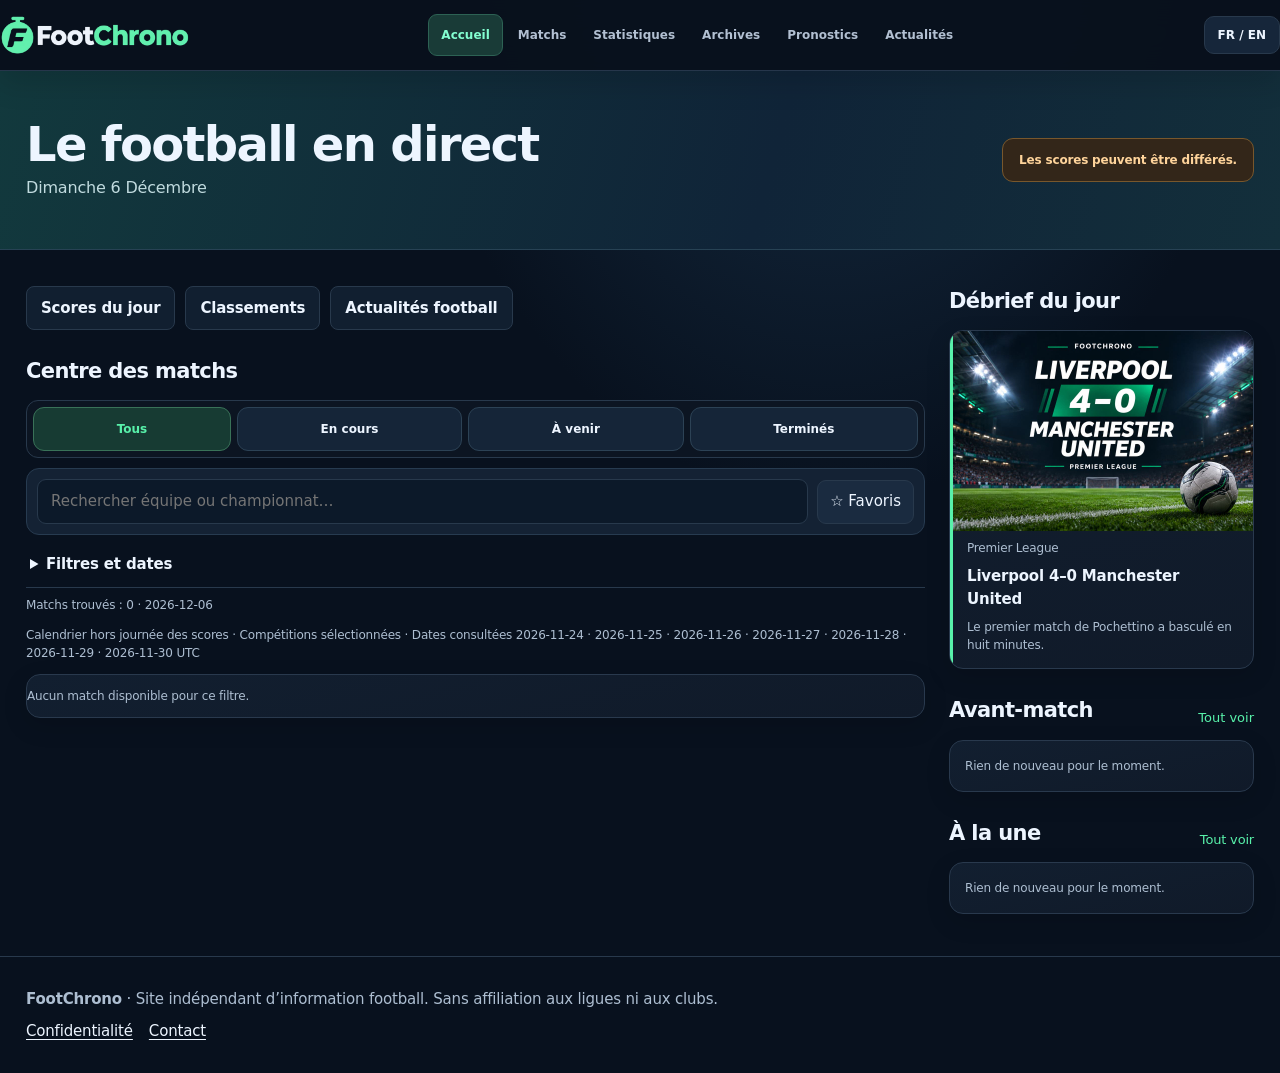
==== commit 35cc285e: "Expand head-to-head coverage with European cup history" ====
--- a/index.html
+++ b/index.html
@@ -803,9 +803,14 @@
 Promise.allSettled([Promise.allSettled([
  loadPageData('historical_matches'),
  loadPageData('match_results_archive'),
- loadPageData('verified-results').then(data=>{verifiedResults=Array.isArray(data.matches)?data.matches:[]})
+ loadPageData('verified-results').then(data=>{verifiedResults=Array.isArray(data.matches)?data.matches:[]}),
+ loadPageData('openfootball-europe').then(data=>data.matches.map(([date, home, away, first, second, competition])=>({
+  utc_date:date, home_name:data.teams[home], away_name:data.teams[away], home_goals:first, away_goals:second,
+  competition:data.competitions[competition], season:Number(date.slice(0,4))-(Number(date.slice(5,7))<7 ? 1 : 0),
+  source_url:'https://github.com/openfootball/champions-league'
+ })))
 ]).then(results=>{
- archiveError=results.every(result=>result.status==='rejected');
+ archiveError=[results[0],results[1],results[3]].every(result=>result.status==='rejected');
  const historical=results[0].status==='fulfilled'?(results[0].value.matches||[]):[];
  const daily=results[1].status==='fulfilled'?(results[1].value.matches||[]):[];
  const normalizedDaily=daily.filter(m=>['FT','AET','PEN'].includes(m.status)).map(m=>({
@@ -813,8 +818,9 @@
   utc_date:m.kickoff,home_name:m.home?.name,away_name:m.away?.name,
   home_goals:m.home?.goals,away_goals:m.away?.goals
  }));
+ const european=results[3].status==='fulfilled'?results[3].value:[];
  const merged=new Map();
- for(const m of [...historical,...normalizedDaily]){
+ for(const m of [...european,...historical,...normalizedDaily]){
   if(!m||!m.home_name||!m.away_name||!Number.isInteger(m.home_goals)||!Number.isInteger(m.away_goals))continue;
   const key=m.apiId!=null?'api-football:'+m.apiId:m.id!=null?'football-data:'+m.id:'fixture:'+String(m.utc_date).slice(0,10)+'|'+m.home_name+'|'+m.away_name;
   merged.set(key,m);
@@ -902,7 +908,12 @@
 }
 function showMatchInsights(id){
  const m=fixtures.find(x=>String(x.id)===String(id));if(!m)return;
- const norm=s=>String(s||'').normalize('NFD').replace(/[\u0300-\u036f]/g,'').toLowerCase().replace(/[^a-z0-9]/g,'');
+ const aliases={lask:'lasklinz',fkbodoglimt:'bodoglimt',bayernmunchen:'bayernmunich',inter:'intermilan',internazionalemilano:'intermilan',psv:'psveindhoven',psg:'parissaintgermain',clubatleticodemadrid:'atleticomadrid',slbenfica:'benfica',sportlisboaebenfica:'benfica',tsvhartberg:'hartberg'};
+ const norm=name=>{
+  const key=String(name||'').toLowerCase().replace(/ø/g,'o').normalize('NFD').replace(/\p{M}/gu,'')
+   .replace(/\b(?:fc|cf|afc)\b/g,'').replace(/[^a-z0-9]/g,'');
+  return Object.hasOwn(aliases,key)?aliases[key]:key;
+ };
  const h=norm(m.home),a=norm(m.away),fr=lang==='fr';
 
  const resultsByMatch = new Map();
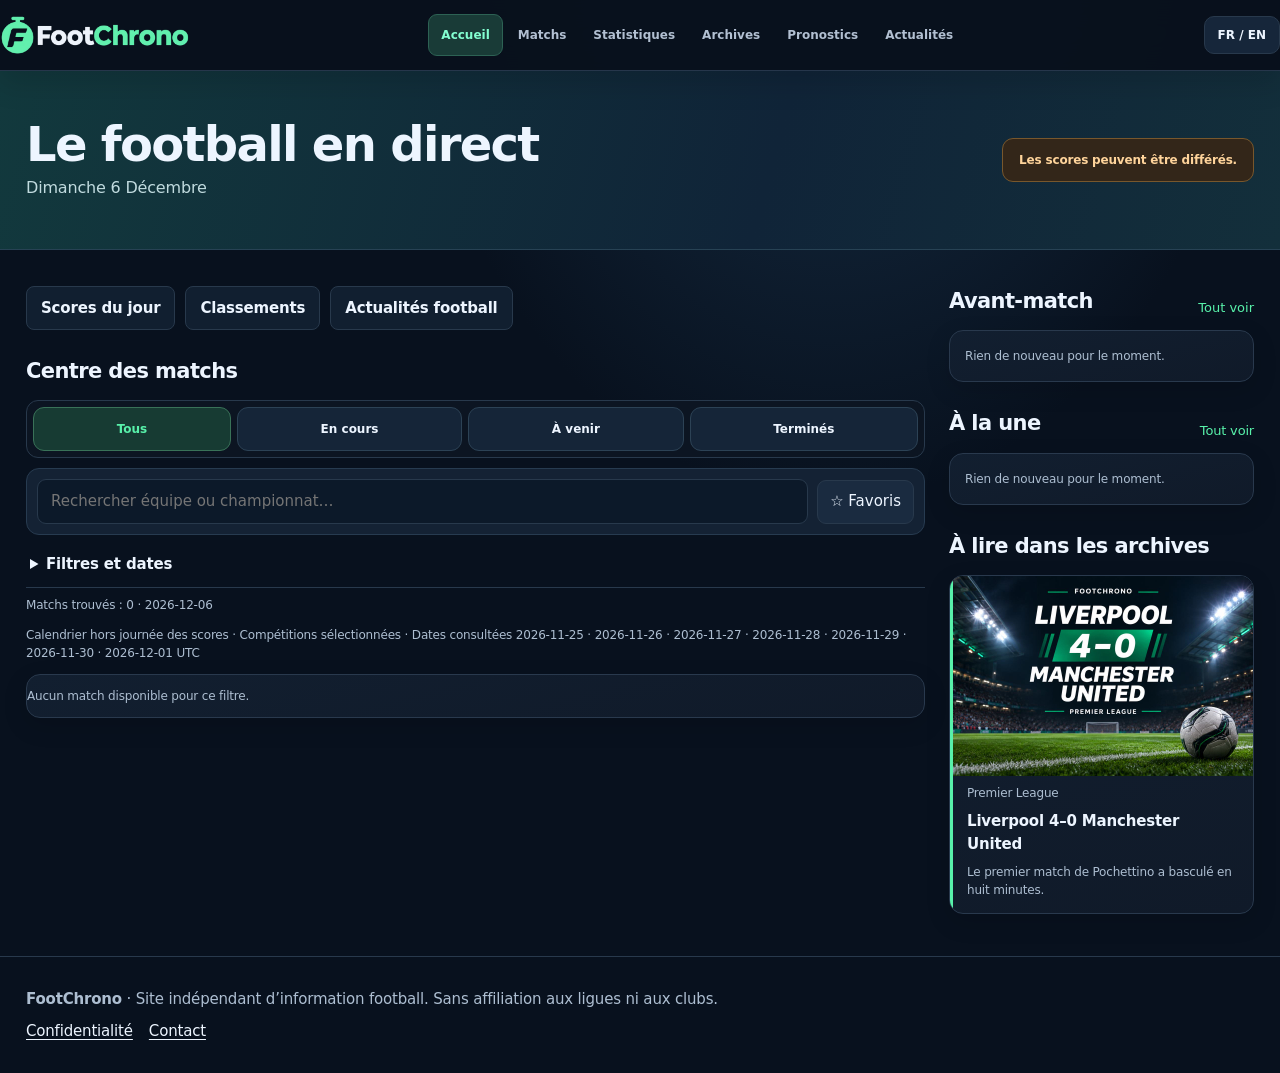
==== commit 2628384d: "Feature today's fixtures and compare recent team form" ====
--- a/index.html
+++ b/index.html
@@ -138,9 +138,10 @@
 <li><a href="https://x.com/David_Ornstein" target="_blank" rel="noopener noreferrer">David Ornstein · The Athletic ↗</a></li>
 <li><a href="https://x.com/LaurensJulien" target="_blank" rel="noopener noreferrer">Julien Laurens · ESPN ↗</a></li>
 </ul></section><p class="notice" data-i="newsNotice">Les titres et liens appartiennent à leurs éditeurs respectifs. Les articles complets sont disponibles chez les éditeurs.</p></section></div><aside id="homeSidebar" aria-label="Analyses et actualités">
-<section class="section"><div class="sidebar-heading"><h2>Débrief du jour</h2></div><div class="panel"><a class="brief fc-feature" href="/actualites/liverpool-manchester-united-4-0-pochettino/"><img src="/images/liverpool-manchester-united-4-0.jpg" width="1200" height="800" alt="" loading="lazy"><span class="small">Premier League</span><strong>Liverpool 4–0 Manchester United</strong><span class="small">Le premier match de Pochettino a basculé en huit minutes.</span></a></div></section>
+<section class="section" id="homeToday" hidden><div class="sidebar-heading"><h2 id="homeTodayTitle"></h2></div><div class="panel" id="homeTodayFixtures"></div></section>
 <section class="section"><div class="sidebar-heading"><h2 data-i="sidebarPreviews">Avant-match</h2><button class="text-button" type="button" data-go="predictions" data-i="sidebarAll">Tout voir</button></div><div class="panel" id="homeForecasts"></div></section>
 <section class="section"><div class="sidebar-heading"><h2 data-i="sidebarNews">À la une</h2><a href="/actualites/" class="text-button" data-i="sidebarAll">Tout voir</a></div><div class="panel" id="homeNews"></div></section>
+<section class="section"><div class="sidebar-heading"><h2 data-i="sidebarArchive">À lire dans les archives</h2></div><div class="panel"><a class="brief fc-feature" href="/actualites/liverpool-manchester-united-4-0-pochettino/"><img src="/images/liverpool-manchester-united-4-0.jpg" width="1200" height="800" alt="" loading="lazy"><span class="small">Premier League</span><strong>Liverpool 4–0 Manchester United</strong><span class="small">Le premier match de Pochettino a basculé en huit minutes.</span></a></div></section>
 </aside></main>
 <div class="fc-ad"><ins class="adsbygoogle" style="display:block" data-ad-client="ca-pub-7180571260643744" data-ad-slot="1991336459" data-ad-format="horizontal" data-full-width-responsive="false"></ins></div>
 <script>(window.adsbygoogle = window.adsbygoogle || []).push({});</script>
@@ -564,8 +565,21 @@
 function renderHomeSidebar() {
  if (page !== 'home') return;
  const french = lang==='fr';
+ document.querySelector('[data-i=sidebarArchive]').textContent=french?'À lire dans les archives':'From the archive';
  const empty = '<p class="small sidebar-empty">'+(dataLoaded?(french?'Rien de nouveau pour le moment.':'Nothing new right now.'):(french?'Chargement…':'Loading…'))+'</p>';
  const today = Date.now();
+ const todayFixtures = fixtures.filter(match=>match.id && localDay(match.at)===localDay(today));
+ const featured = todayFixtures.filter(match=>String(match.leagueId)==='2');
+ const highlights = (featured.length ? featured : todayFixtures).sort((a,b)=>
+  Number(groupStatus(b.status)==='LIVE')-Number(groupStatus(a.status)==='LIVE') ||
+  Date.parse(a.at)-Date.parse(b.at));
+ el('homeToday').hidden = !highlights.length;
+ el('homeTodayTitle').textContent = featured.length
+  ? (french?'Ligue des champions aujourd’hui':'Champions League today')
+  : (french?'Les matchs du jour':'Today’s matches');
+ el('homeTodayFixtures').innerHTML = highlights.slice(0,6).map(match=>
+  `<a class="brief" href="/matchs/${encodeURIComponent(match.id)}"><span class="small">${esc(timeLabel(match))}</span>
+  <strong>${esc(match.home)} – ${esc(match.away)}</strong></a>`).join('');
  const forecasts = forecastOpinions.filter(item=>Date.parse(item.kickoff)>today)
   .sort((a,b)=>Date.parse(a.kickoff)-Date.parse(b.kickoff)).slice(0,4);
  el('homeForecasts').innerHTML = forecasts.map(item=>
@@ -816,7 +830,7 @@
  const normalizedDaily=daily.filter(m=>['FT','AET','PEN'].includes(m.status)).map(m=>({
   apiId:m.id,competition:m.league?.name||'Autre',season:new Date(m.kickoff).getUTCFullYear(),
   utc_date:m.kickoff,home_name:m.home?.name,away_name:m.away?.name,
-  home_goals:m.home?.goals,away_goals:m.away?.goals
+  home_goals:m.home?.goals,away_goals:m.away?.goals,home_logo:m.home?.logo,away_logo:m.away?.logo
  }));
  const european=results[3].status==='fulfilled'?results[3].value:[];
  const merged=new Map();
@@ -860,6 +874,18 @@
  fixtures=[...scores.values()];
 }
 setInterval(refreshScores, 30000);
+setInterval(async () => {
+ if (!dataLoaded || document.hidden) return;
+ try {
+  const news = await loadPageData('news');
+  if (news.updated_at === newsUpdated || !Array.isArray(news.items)) return;
+  liveNews = news.items.filter(item=>typeof item.url==='string' && item.url.startsWith('https://'));
+  newsUpdated = news.updated_at;
+  newsError = false;
+  renderHomeSidebar();
+  if (page === 'news') renderNews();
+ } catch {}
+}, 60000);
 document.addEventListener('visibilitychange', () => {
  if (dataLoaded && !document.hidden) refreshScores();
 });
@@ -908,20 +934,25 @@
 }
 function showMatchInsights(id){
  const m=fixtures.find(x=>String(x.id)===String(id));if(!m)return;
- const aliases={lask:'lasklinz',fkbodoglimt:'bodoglimt',bayernmunchen:'bayernmunich',inter:'intermilan',internazionalemilano:'intermilan',psv:'psveindhoven',psg:'parissaintgermain',clubatleticodemadrid:'atleticomadrid',slbenfica:'benfica',sportlisboaebenfica:'benfica',tsvhartberg:'hartberg'};
+ const aliases={levanteud:'levante',lask:'lasklinz',fkbodoglimt:'bodoglimt',bayernmunchen:'bayernmunich',inter:'intermilan',internazionalemilano:'intermilan',psv:'psveindhoven',psg:'parissaintgermain',clubatleticodemadrid:'atleticomadrid',slbenfica:'benfica',sportlisboaebenfica:'benfica',tsvhartberg:'hartberg'};
  const norm=name=>{
   const key=String(name||'').toLowerCase().replace(/ø/g,'o').normalize('NFD').replace(/\p{M}/gu,'')
    .replace(/\b(?:fc|cf|afc)\b/g,'').replace(/[^a-z0-9]/g,'');
   return Object.hasOwn(aliases,key)?aliases[key]:key;
  };
  const h=norm(m.home),a=norm(m.away),fr=lang==='fr';
+ const badgeId=logo=>/^https:\/\/media\.api-sports\.io\/football\/teams\/(\d+)\.png$/.exec(logo)?.[1];
+ const identities=[[h,badgeId(m.homeLogo)],[a,badgeId(m.awayLogo)]];
 
  const resultsByMatch = new Map();
  for (const row of [...verifiedResults, ...archiveMatches]) {
   const day = String(row.utc_date).slice(0,10);
   if (String(row.utc_date).length === 10 ? day >= String(m.at).slice(0,10)
    : !(Date.parse(row.utc_date) < Date.parse(m.at))) continue;
-  const key = [day,norm(row.home_name),norm(row.away_name)].join('|');
+  const keys=[norm(row.home_name),norm(row.away_name)];
+  const ids=[badgeId(row.home_logo),badgeId(row.away_logo)];
+  if(identities.some(([key,id])=>id&&keys.some((name,i)=>name===key&&ids[i]&&ids[i]!==id))) continue;
+  const key = [day,...keys].join('|');
   const earlier = resultsByMatch.get(key);
   resultsByMatch.set(key,{...earlier,...row});
  }
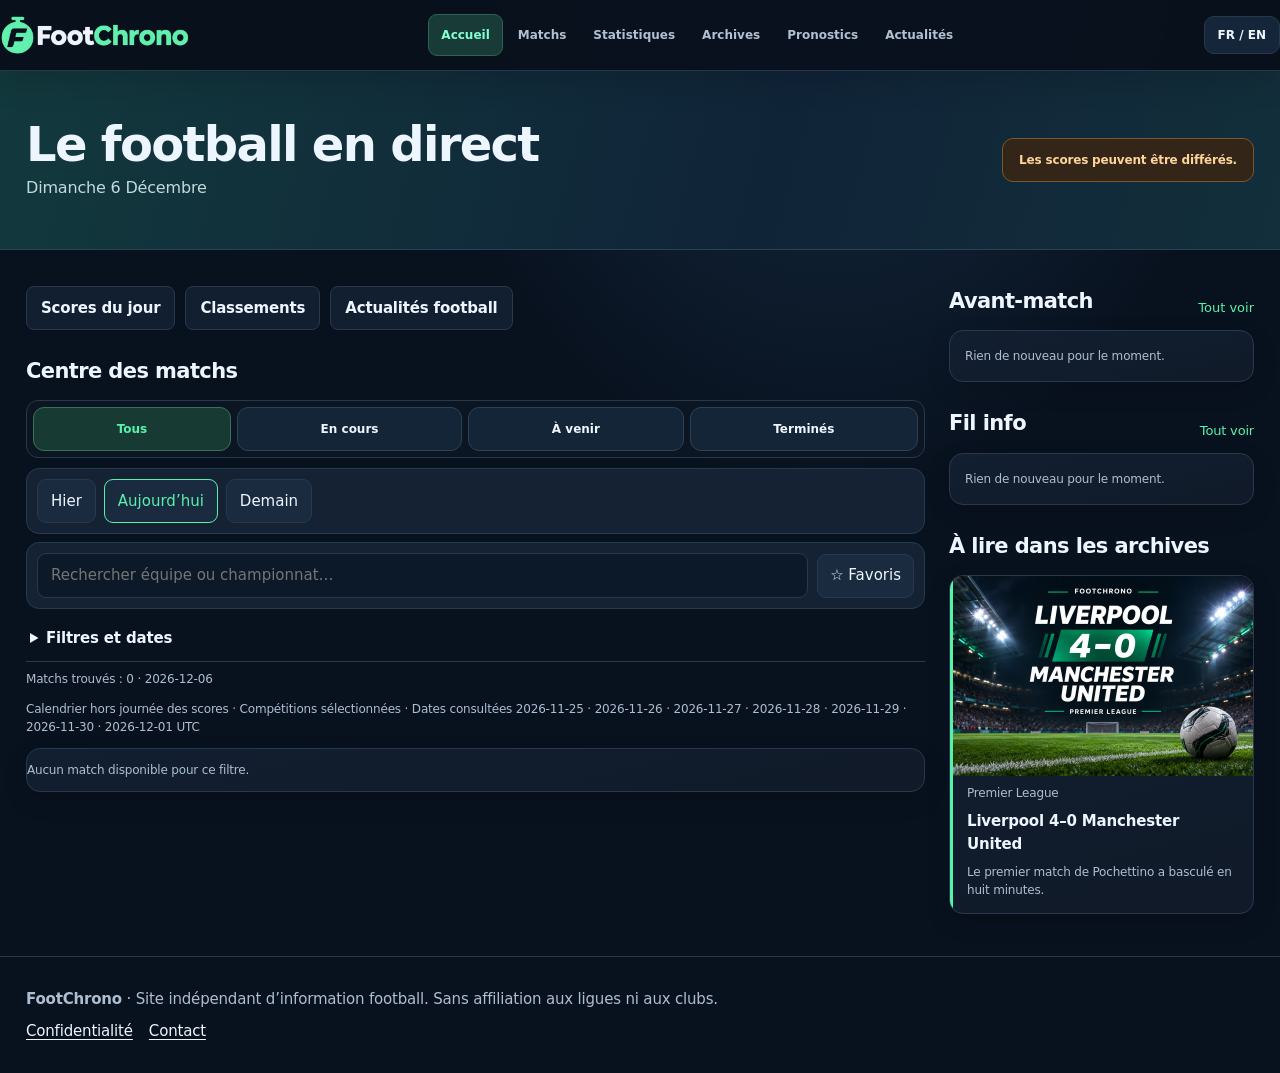
==== commit 094176bf: "Improve featured match, date navigation and news feed" ====
--- a/index.html
+++ b/index.html
@@ -81,6 +81,14 @@
 .layout>div:first-child{min-width:0}.layout:has(aside[hidden]){grid-template-columns:minmax(0,1fr)}
 .sidebar-heading{display:flex;justify-content:space-between;align-items:center;gap:8px}
 .text-button{color:var(--green);font:inherit;font-size:13px;border:0;background:none;padding:6px 0;text-decoration:none;white-space:nowrap}
+#quickDays{display:flex;flex-wrap:wrap;gap:8px;margin:0 0 12px}
+#quickDays button{min-height:44px;padding:8px 13px}
+#quickDays button[aria-pressed=true]{border-color:var(--green);color:var(--green)}
+.fc-spotlight{padding:16px;background:linear-gradient(135deg,#153632,#14263a)}
+.fc-spotlight-teams{display:grid;grid-template-columns:minmax(0,1fr) auto minmax(0,1fr);align-items:center;text-align:center;gap:8px;margin:8px 0}
+.fc-spotlight-team{display:grid;justify-items:center;gap:6px;overflow-wrap:anywhere}
+.fc-spotlight-team img{object-fit:contain}
+.fc-spotlight-score{font-size:1.25rem;white-space:nowrap}
 #homeSidebar .panel{padding:0;overflow:hidden}.brief{display:grid;gap:4px;padding:13px 15px;text-decoration:none;color:var(--text)}
 .brief+.brief{border-top:1px solid var(--line)}.brief:hover{background:#1c3045}.sidebar-empty{padding:4px 15px}
 .home-tabs button:first-child{background:#152538;color:var(--text)}
@@ -128,7 +136,7 @@
 <button type="button" data-quick="LIVE" data-i="quickLive">En cours</button>
 <button type="button" data-quick="NS" data-i="quickUpcoming">À venir</button>
 <button type="button" data-quick="FT" data-i="quickFinal">Terminés</button>
-</div><div class="match-controls"><div class="scoreboard-tools match-primary"><input id="matchSearch" type="search" placeholder="Rechercher une équipe…" aria-label="Rechercher une équipe"><button id="favoritesOnly" type="button">☆ Favoris</button></div><details class="match-refine"><summary data-i="matchFilters">Filtres et dates</summary><div class="scoreboard-tools"><button id="datePrev" type="button" aria-label="Jour précédent">‹</button><input type="date" id="matchDate" aria-label="Date des matchs"><button id="dateNext" type="button" aria-label="Jour suivant">›</button><button id="dateAll" type="button">Toutes dates</button><button id="matchAlerts" type="button" aria-pressed="false">Alertes favoris</button></div><div class="toolbar match-filters"><select id="continent" aria-label="Continent"></select><select id="country" aria-label="Pays"></select><select id="league" aria-label="Compétition"><option value="all">All leagues / Toutes ligues</option></select><select hidden id="status" aria-label="Statut du match"><option value="all">All / Tous</option></select></div></details></div><div id="favoriteAlerts" class="favorite-alerts" role="log" aria-live="polite" hidden></div><div class="scoreboard-count" id="matchCount" role="status"></div><p class="small" id="calendarCoverage"></p><div class="panel" id="matchList"></div><p id="routeNotice" class="small" role="status"></p><button id="matchMore" class="switch" type="button" hidden>Afficher plus de matchs</button></section><section class="section" id="stats"><h2 data-i="standings">Classements</h2><div class="panel"><div class="toolbar"><select id="standingLeague" aria-label="Championnat"></select></div><div class="small" id="standingsUpdate" role="status"></div><div class="small" data-i="tableNote">Classements des compétitions disponibles</div><div class="standings-scroll"><table><thead><tr><th>#</th><th data-i="team">Team</th><th id="colPlayed">MJ</th><th id="colWins">V</th><th id="colDraws">N</th><th id="colLosses">D</th><th id="colDiff">DB</th><th>PTS</th></tr></thead><tbody id="standingsBody"></tbody></table></div></div><h2 style="margin-top:26px" data-i="statsTitle">Performance comparison</h2><div class="panel"><div class="analysis-controls"><label><span id="analysisTeamLabel">Équipe à analyser</span><select id="analysisTeam"></select></label></div><div id="statCards" class="analysis-grid"></div><p class="analysis-note" id="analysisNote"></p></div><h2 style="margin-top:26px" id="compareTitle">Comparateur d’équipes</h2><div class="panel"><div class="analysis-controls"><label><span id="compareALabel">Équipe A</span><select id="compareA"></select></label><label><span id="compareBLabel">Équipe B</span><select id="compareB"></select></label></div><div id="compareResult" class="analysis-table-wrap"></div><p class="analysis-note" id="compareNote"></p></div></section><section class="section" id="archive"><h2>Archives des résultats</h2><p class="sub" id="archiveIntro">Retrouvez les résultats des saisons disponibles, par championnat et par équipe.</p><div class="toolbar"><select id="archiveLeague" aria-label="Championnat historique"><option value="all">Tous les championnats</option></select><select id="archiveSeason" aria-label="Saison"><option value="all">Toutes les saisons</option></select><input id="archiveSearch" type="search" placeholder="Rechercher une équipe" aria-label="Rechercher une équipe"></div><div class="small" id="archiveCount"></div><div class="panel" id="archiveResults" role="status"></div><button type="button" id="archiveMore" class="switch" style="margin-top:12px">Afficher plus de résultats</button></section><section class="section" id="predictions"><h2 data-i="predTitle">Data-led match previews</h2><p class="sub" data-i="predIntro">Nos avis sur les rencontres s’appuient sur les statistiques disponibles. Ils restent incertains et ne garantissent aucun résultat.</p><div class="small" id="predUpdated" aria-live="polite"></div><div class="preview-list" id="opinionCards"></div><h3>Comparaisons statistiques</h3><div class="preview-list" id="predCards"></div></section><section class="section" id="news"><h2 data-i="newsTitle">Football news</h2><p class="sub" data-i="newsIntro">RSS headlines from external publishers. Open original sources to read.</p><div class="toolbar"><label for="newsLanguage" data-i="newsLanguageLabel">Langue des articles</label>
+</div><div class="match-controls"><div id="quickDays" class="scoreboard-tools"></div><div class="scoreboard-tools match-primary"><input id="matchSearch" type="search" placeholder="Rechercher une équipe…" aria-label="Rechercher une équipe"><button id="favoritesOnly" type="button">☆ Favoris</button></div><details class="match-refine"><summary data-i="matchFilters">Filtres et dates</summary><div class="scoreboard-tools"><button id="datePrev" type="button" aria-label="Jour précédent">‹</button><input type="date" id="matchDate" aria-label="Date des matchs"><button id="dateNext" type="button" aria-label="Jour suivant">›</button><button id="dateAll" type="button">Toutes dates</button><button id="matchAlerts" type="button" aria-pressed="false">Alertes favoris</button></div><div class="toolbar match-filters"><select id="continent" aria-label="Continent"></select><select id="country" aria-label="Pays"></select><select id="league" aria-label="Compétition"><option value="all">All leagues / Toutes ligues</option></select><select hidden id="status" aria-label="Statut du match"><option value="all">All / Tous</option></select></div></details></div><div id="favoriteAlerts" class="favorite-alerts" role="log" aria-live="polite" hidden></div><div class="scoreboard-count" id="matchCount" role="status"></div><p class="small" id="calendarCoverage"></p><div class="panel" id="matchList"></div><p id="routeNotice" class="small" role="status"></p><button id="matchMore" class="switch" type="button" hidden>Afficher plus de matchs</button></section><section class="section" id="stats"><h2 data-i="standings">Classements</h2><div class="panel"><div class="toolbar"><select id="standingLeague" aria-label="Championnat"></select></div><div class="small" id="standingsUpdate" role="status"></div><div class="small" data-i="tableNote">Classements des compétitions disponibles</div><div class="standings-scroll"><table><thead><tr><th>#</th><th data-i="team">Team</th><th id="colPlayed">MJ</th><th id="colWins">V</th><th id="colDraws">N</th><th id="colLosses">D</th><th id="colDiff">DB</th><th>PTS</th></tr></thead><tbody id="standingsBody"></tbody></table></div></div><h2 style="margin-top:26px" data-i="statsTitle">Performance comparison</h2><div class="panel"><div class="analysis-controls"><label><span id="analysisTeamLabel">Équipe à analyser</span><select id="analysisTeam"></select></label></div><div id="statCards" class="analysis-grid"></div><p class="analysis-note" id="analysisNote"></p></div><h2 style="margin-top:26px" id="compareTitle">Comparateur d’équipes</h2><div class="panel"><div class="analysis-controls"><label><span id="compareALabel">Équipe A</span><select id="compareA"></select></label><label><span id="compareBLabel">Équipe B</span><select id="compareB"></select></label></div><div id="compareResult" class="analysis-table-wrap"></div><p class="analysis-note" id="compareNote"></p></div></section><section class="section" id="archive"><h2>Archives des résultats</h2><p class="sub" id="archiveIntro">Retrouvez les résultats des saisons disponibles, par championnat et par équipe.</p><div class="toolbar"><select id="archiveLeague" aria-label="Championnat historique"><option value="all">Tous les championnats</option></select><select id="archiveSeason" aria-label="Saison"><option value="all">Toutes les saisons</option></select><input id="archiveSearch" type="search" placeholder="Rechercher une équipe" aria-label="Rechercher une équipe"></div><div class="small" id="archiveCount"></div><div class="panel" id="archiveResults" role="status"></div><button type="button" id="archiveMore" class="switch" style="margin-top:12px">Afficher plus de résultats</button></section><section class="section" id="predictions"><h2 data-i="predTitle">Data-led match previews</h2><p class="sub" data-i="predIntro">Nos avis sur les rencontres s’appuient sur les statistiques disponibles. Ils restent incertains et ne garantissent aucun résultat.</p><div class="small" id="predUpdated" aria-live="polite"></div><div class="preview-list" id="opinionCards"></div><h3>Comparaisons statistiques</h3><div class="preview-list" id="predCards"></div></section><section class="section" id="news"><h2 data-i="newsTitle">Football news</h2><p class="sub" data-i="newsIntro">RSS headlines from external publishers. Open original sources to read.</p><div class="toolbar"><label for="newsLanguage" data-i="newsLanguageLabel">Langue des articles</label>
 <select id="newsLanguage"><option value="fr">Français</option><option value="en">English</option></select>
 <label for="newsCategory" data-i="newsTopicLabel">Sujet</label>
 <select id="newsCategory"></select></div>
@@ -140,13 +148,13 @@
 </ul></section><p class="notice" data-i="newsNotice">Les titres et liens appartiennent à leurs éditeurs respectifs. Les articles complets sont disponibles chez les éditeurs.</p></section></div><aside id="homeSidebar" aria-label="Analyses et actualités">
 <section class="section" id="homeToday" hidden><div class="sidebar-heading"><h2 id="homeTodayTitle"></h2></div><div class="panel" id="homeTodayFixtures"></div></section>
 <section class="section"><div class="sidebar-heading"><h2 data-i="sidebarPreviews">Avant-match</h2><button class="text-button" type="button" data-go="predictions" data-i="sidebarAll">Tout voir</button></div><div class="panel" id="homeForecasts"></div></section>
-<section class="section"><div class="sidebar-heading"><h2 data-i="sidebarNews">À la une</h2><a href="/actualites/" class="text-button" data-i="sidebarAll">Tout voir</a></div><div class="panel" id="homeNews"></div></section>
+<section class="section"><div class="sidebar-heading"><h2 data-i="sidebarNews">Fil info</h2><a href="/actualites/" class="text-button" data-i="sidebarAll">Tout voir</a></div><div class="panel" id="homeNews"></div></section>
 <section class="section"><div class="sidebar-heading"><h2 data-i="sidebarArchive">À lire dans les archives</h2></div><div class="panel"><a class="brief fc-feature" href="/actualites/liverpool-manchester-united-4-0-pochettino/"><img src="/images/liverpool-manchester-united-4-0.jpg" width="1200" height="800" alt="" loading="lazy"><span class="small">Premier League</span><strong>Liverpool 4–0 Manchester United</strong><span class="small">Le premier match de Pochettino a basculé en huit minutes.</span></a></div></section>
 </aside></main>
 <div class="fc-ad"><ins class="adsbygoogle" style="display:block" data-ad-client="ca-pub-7180571260643744" data-ad-slot="1991336459" data-ad-format="horizontal" data-full-width-responsive="false"></ins></div>
 <script>(window.adsbygoogle = window.adsbygoogle || []).push({});</script>
 <footer><div class="wrap"><b>FootChrono</b> · <span data-i="footer">Site indépendant d’information football. Sans affiliation aux ligues ni aux clubs.</span><nav class="fc-footer-links" aria-label="Informations sur le site"><a href="/confidentialite/" data-i="privacyLink">Confidentialité</a> <a href="/contact/">Contact</a></nav></div></footer><script>
-const dict={fr:{productHeading:'Le football en direct',publicScores:'Scores du jour',publicStandings:'Classements',publicNews:'Actualités football',matchFilters:'Filtres et dates',quickAll:'Tous',quickLive:'En cours',quickUpcoming:'À venir',quickFinal:'Terminés',sidebarPreviews:'Avant-match',sidebarNews:'À la une',sidebarAll:'Tout voir',navHome:'Accueil',navMatches:'Matchs',navStats:'Statistiques',navPred:'Pronostics',navNews:'Actualités',tag:'DONNÉES • ANALYSES • FOOTBALL',hero:'Le football. <em>Mieux compris.</em>',subtitle:'Calendrier, résultats et actualités football, avec des sources identifiées.',demo:'Les scores proviennent de la dernière collecte API-Football. Actualisez pour consulter les dernières données disponibles : ce service ne garantit pas le direct.',overview:'En un coup d’œil',games:'Matchs disponibles',demoTag:'Dernière collecte affichée ci-dessous',leagues:'Compétitions',matchTitle:'Centre des matchs',standings:'Classements',tableNote:'Classements des championnats disponibles. Sélectionnez une compétition.',team:'Équipe',statsTitle:'Statistiques',predTitle:'Analyses et pronostics',predIntro:'Nos avis sur les rencontres s’appuient sur les statistiques disponibles. Ils restent incertains et ne garantissent aucun résultat.',newsTitle:'Actualités football',newsIntro:'Grands championnats, compétitions internationales et mercato. Consultez les articles chez leurs éditeurs.',newsNotice:'Les titres et liens appartiennent à leurs éditeurs respectifs. Les articles complets sont disponibles chez les éditeurs.',adTitle:'Publicité',ad:'Emplacement publicitaire réservé — aucune annonce avant validation AdSense',method:'Notre méthode',methodText:'Nous combinons résultats, historique et analyses statistiques. Un pronostic est un avis motivé, jamais une garantie.',editorial:'Normes éditoriales',editorialText:'Aucun score inventé. Aucun pronostic garanti. Sources identifiées, transparence des mises à jour et corrections éditoriales.',footer:'Site indépendant d’information football. Sans affiliation aux ligues ni aux clubs.',privacyLink:'Confidentialité'},en:{productHeading:'Live football',publicScores:'Today’s scores',publicStandings:'Standings',publicNews:'Football news',matchFilters:'Filters and dates',quickAll:'All',quickLive:'In progress',quickUpcoming:'Upcoming',quickFinal:'Finished',sidebarPreviews:'Match previews',sidebarNews:'Top stories',sidebarAll:'View all',navHome:'Overview',navMatches:'Matches',navStats:'Statistics',navPred:'Predictions',navNews:'News',tag:'DATA • INSIGHTS • FOOTBALL',hero:'The beautiful game. <em>Better understood.</em>',subtitle:'Football fixtures, results and news with identifiable sources.',demo:'Scores come from the latest API-Football collection. Refresh to see the latest available data; this is not guaranteed real-time coverage.',overview:'At a glance',games:'Collected matches',demoTag:'Last collection shown below',leagues:'Competitions',matchTitle:'Match centre',standings:'Standings',tableNote:'Standings collected via football-data.org. Select a league. If none appear, check data collection.',team:'Team',statsTitle:'Statistics',predTitle:'Analysis and predictions',predIntro:'Our analysis models are in development. No numerical predictions are published without verified data and validation.',newsTitle:'Football news',newsIntro:'Headlines from external RSS feeds. Read stories on publishers’ websites.',newsNotice:'Headlines and links belong to their publishers. Full stories are available from their publishers.',adTitle:'Advertising',ad:'Ad placement reserved — no ads served until AdSense approval',method:'Our methodology',methodText:'Fixtures come from API-Football data collections, with update timestamps displayed. Future analysis will disclose sources and limitations.',editorial:'Editorial standards',editorialText:'No fabricated scores. No guaranteed predictions. Identifiable sources, transparent updates and editorial corrections.',footer:'Independent football information site. Not affiliated with leagues or clubs.',privacyLink:'Privacy (French)'}};
+const dict={fr:{productHeading:'Le football en direct',publicScores:'Scores du jour',publicStandings:'Classements',publicNews:'Actualités football',matchFilters:'Filtres et dates',quickAll:'Tous',quickLive:'En cours',quickUpcoming:'À venir',quickFinal:'Terminés',sidebarPreviews:'Avant-match',sidebarNews:'Fil info',sidebarAll:'Tout voir',navHome:'Accueil',navMatches:'Matchs',navStats:'Statistiques',navPred:'Pronostics',navNews:'Actualités',tag:'DONNÉES • ANALYSES • FOOTBALL',hero:'Le football. <em>Mieux compris.</em>',subtitle:'Calendrier, résultats et actualités football, avec des sources identifiées.',demo:'Les scores proviennent de la dernière collecte API-Football. Actualisez pour consulter les dernières données disponibles : ce service ne garantit pas le direct.',overview:'En un coup d’œil',games:'Matchs disponibles',demoTag:'Dernière collecte affichée ci-dessous',leagues:'Compétitions',matchTitle:'Centre des matchs',standings:'Classements',tableNote:'Classements des championnats disponibles. Sélectionnez une compétition.',team:'Équipe',statsTitle:'Statistiques',predTitle:'Analyses et pronostics',predIntro:'Nos avis sur les rencontres s’appuient sur les statistiques disponibles. Ils restent incertains et ne garantissent aucun résultat.',newsTitle:'Actualités football',newsIntro:'Grands championnats, compétitions internationales et mercato. Consultez les articles chez leurs éditeurs.',newsNotice:'Les titres et liens appartiennent à leurs éditeurs respectifs. Les articles complets sont disponibles chez les éditeurs.',adTitle:'Publicité',ad:'Emplacement publicitaire réservé — aucune annonce avant validation AdSense',method:'Notre méthode',methodText:'Nous combinons résultats, historique et analyses statistiques. Un pronostic est un avis motivé, jamais une garantie.',editorial:'Normes éditoriales',editorialText:'Aucun score inventé. Aucun pronostic garanti. Sources identifiées, transparence des mises à jour et corrections éditoriales.',footer:'Site indépendant d’information football. Sans affiliation aux ligues ni aux clubs.',privacyLink:'Confidentialité'},en:{productHeading:'Live football',publicScores:'Today’s scores',publicStandings:'Standings',publicNews:'Football news',matchFilters:'Filters and dates',quickAll:'All',quickLive:'In progress',quickUpcoming:'Upcoming',quickFinal:'Finished',sidebarPreviews:'Match previews',sidebarNews:'News feed',sidebarAll:'View all',navHome:'Overview',navMatches:'Matches',navStats:'Statistics',navPred:'Predictions',navNews:'News',tag:'DATA • INSIGHTS • FOOTBALL',hero:'The beautiful game. <em>Better understood.</em>',subtitle:'Football fixtures, results and news with identifiable sources.',demo:'Scores come from the latest API-Football collection. Refresh to see the latest available data; this is not guaranteed real-time coverage.',overview:'At a glance',games:'Collected matches',demoTag:'Last collection shown below',leagues:'Competitions',matchTitle:'Match centre',standings:'Standings',tableNote:'Standings collected via football-data.org. Select a league. If none appear, check data collection.',team:'Team',statsTitle:'Statistics',predTitle:'Analysis and predictions',predIntro:'Our analysis models are in development. No numerical predictions are published without verified data and validation.',newsTitle:'Football news',newsIntro:'Headlines from external RSS feeds. Read stories on publishers’ websites.',newsNotice:'Headlines and links belong to their publishers. Full stories are available from their publishers.',adTitle:'Advertising',ad:'Ad placement reserved — no ads served until AdSense approval',method:'Our methodology',methodText:'Fixtures come from API-Football data collections, with update timestamps displayed. Future analysis will disclose sources and limitations.',editorial:'Editorial standards',editorialText:'No fabricated scores. No guaranteed predictions. Identifiable sources, transparent updates and editorial corrections.',footer:'Independent football information site. Not affiliated with leagues or clubs.',privacyLink:'Privacy (French)'}};
 let lang='fr',page='home',liveNews=[],newsUpdated=null,fixtures=[],matchesUpdated=null,matchError=false,standingsLeagues=[],standingsUpdated=null,previews=[],previewsUpdated=null,previewsError=false,forecastOpinions=[],forecastUpdated=null;
 const el=id=>document.getElementById(id);
 let verifiedResults=[];
@@ -521,7 +529,11 @@
  ? (lang==='fr'?'Chargement des matchs…':'Loading matches…')
  : scoresUnavailable ? '' : (lang==='fr'?'Matchs trouvés : ':'Matches found: ')+filtered.length+(matchDay?' · '+matchDay:'');el('matchMore').hidden=filtered.length<=matchLimit;el('matchMore').textContent=lang==='fr'?'Afficher 60 matchs supplémentaires':'Show 60 more matches';
 el('matchSearch').placeholder=lang==='fr'?'Rechercher équipe ou championnat…':'Search team or league…';el('favoritesOnly').classList.toggle('active',favoritesOnly);el('favoritesOnly').textContent=(lang==='fr'?'☆ Favoris':'☆ Favorites')+(favoritesOnly?' ✓':'');
-el('matchDate').value=matchDay;el('dateAll').classList.toggle('active',!matchDay);el('dateAll').textContent=lang==='fr'?'Toutes dates':'All dates';
+el('matchDate').value=matchDay;
+const dayLabels = lang==='fr'?['Hier','Aujourd’hui','Demain']:['Yesterday','Today','Tomorrow'];
+const activeDay = offset => { const day=new Date(); day.setDate(day.getDate()+offset); return localDay(day); };
+el('quickDays').innerHTML = dayLabels.map((label,index)=>`<button type="button" data-day="${activeDay(index-1)}" aria-pressed="${matchDay===activeDay(index-1)}">${label}</button>`).join('');
+el('dateAll').classList.toggle('active',!matchDay);el('dateAll').textContent=lang==='fr'?'Toutes dates':'All dates';
 const matchRows = filtered.slice(0,matchLimit).map((m,i)=>{
  const french = lang === 'fr';
  const key = competitionKey(m);
@@ -568,18 +580,25 @@
  document.querySelector('[data-i=sidebarArchive]').textContent=french?'À lire dans les archives':'From the archive';
  const empty = '<p class="small sidebar-empty">'+(dataLoaded?(french?'Rien de nouveau pour le moment.':'Nothing new right now.'):(french?'Chargement…':'Loading…'))+'</p>';
  const today = Date.now();
- const todayFixtures = fixtures.filter(match=>match.id && localDay(match.at)===localDay(today));
- const featured = todayFixtures.filter(match=>String(match.leagueId)==='2');
- const highlights = (featured.length ? featured : todayFixtures).sort((a,b)=>
-  Number(groupStatus(b.status)==='LIVE')-Number(groupStatus(a.status)==='LIVE') ||
-  Date.parse(a.at)-Date.parse(b.at));
+ const todayFixtures = fixtures.filter(match=>/^[1-9][0-9]*$/.test(match.id) && localDay(match.at)===localDay(today));
+ const european = todayFixtures.filter(match=>match.leagueId==='2');
+ const liveRank = match => groupStatus(match.status)==='LIVE' && match.liveSnapshot && isCurrentLiveSnapshot() ? 0
+  : groupStatus(match.status)==='NS' && Date.parse(match.at)>=today ? 1 : 2;
+ const highlights = (european.length ? european : todayFixtures).sort((a,b)=>
+  liveRank(a)-liveRank(b) || Date.parse(a.at)-Date.parse(b.at));
  el('homeToday').hidden = !highlights.length;
- el('homeTodayTitle').textContent = featured.length
-  ? (french?'Ligue des champions aujourd’hui':'Champions League today')
-  : (french?'Les matchs du jour':'Today’s matches');
- el('homeTodayFixtures').innerHTML = highlights.slice(0,6).map(match=>
-  `<a class="brief" href="/matchs/${encodeURIComponent(match.id)}"><span class="small">${esc(timeLabel(match))}</span>
-  <strong>${esc(match.home)} – ${esc(match.away)}</strong></a>`).join('');
+ el('homeTodayTitle').textContent = french?'Match en vedette':'Featured match';
+ const lead = highlights[0];
+ const hour = match => new Intl.DateTimeFormat(lang,{hour:'2-digit',minute:'2-digit'}).format(new Date(match.at));
+ const team = (name, logo) => `<span class="fc-spotlight-team">${clubBadge(logo,'',42)}<strong>${esc(name)}</strong></span>`;
+ el('homeTodayFixtures').innerHTML = lead ? `<a class="brief fc-spotlight" href="/matchs/${lead.id}">
+  <span class="small">${esc(european.length ? (french?'Ligue des champions':'Champions League') : lead.league)}</span>
+  <span class="fc-spotlight-teams">${team(lead.home,lead.homeLogo)}
+  <strong class="fc-spotlight-score">${esc(lead.hg!=null && lead.ag!=null ? lead.hg+' – '+lead.ag : hour(lead))}</strong>
+  ${team(lead.away,lead.awayLogo)}</span><span class="small">${esc(fixtureStatus(lead))}${lead.venue?' · '+esc(lead.venue):''}</span>
+  <span>${french?'Voir la fiche du match':'Open match centre'}</span></a>` + highlights.slice(1,6).map(match=>
+  `<a class="brief" href="/matchs/${match.id}"><span class="small">${esc(hour(match))} · ${esc(fixtureStatus(match))}</span>
+  <strong>${esc(match.home)} – ${esc(match.away)}</strong></a>`).join('') : '';
  const forecasts = forecastOpinions.filter(item=>Date.parse(item.kickoff)>today)
   .sort((a,b)=>Date.parse(a.kickoff)-Date.parse(b.kickoff)).slice(0,4);
  el('homeForecasts').innerHTML = forecasts.map(item=>
@@ -587,9 +606,9 @@
   <strong>${esc(item.home)} – ${esc(item.away)}</strong></a>`).join('') || empty;
  const newsFloor = today-7*86400000;
  const news = liveNews.filter(item=>item.language===lang && Date.parse(item.published_at)>=newsFloor && Date.parse(item.published_at)<=today)
-  .sort((a,b)=>Date.parse(b.published_at)-Date.parse(a.published_at)+(Number(b.priority||0)-Number(a.priority||0))*3600000).slice(0,4);
+  .sort((a,b)=>Date.parse(b.published_at)-Date.parse(a.published_at)).slice(0,4);
  el('homeNews').innerHTML = news.map(item=>
-  `<a class="brief" href="${esc(item.url)}" target="_blank" rel="noopener noreferrer"><span class="small">${esc(item.source)}</span><strong>${esc(item.title)}</strong></a>`).join('') || empty;
+  `<a class="brief" href="${esc(item.url)}" target="_blank" rel="noopener noreferrer"><span class="small">${esc(timeLabel({at:item.published_at}))} · ${esc(item.source)}</span><strong>${esc(item.title)}</strong></a>`).join('') || empty;
 }
 
 const newsTopics = {
@@ -873,6 +892,14 @@
  }
  fixtures=[...scores.values()];
 }
+el('quickDays').addEventListener('click', event => {
+ const button = event.target.closest('button[data-day]');
+ if (!button) return;
+ matchDay = button.dataset.day;
+ matchLimit = 60;
+ render();
+ el('quickDays').querySelector('[aria-pressed=true]')?.focus();
+});
 setInterval(refreshScores, 30000);
 setInterval(async () => {
  if (!dataLoaded || document.hidden) return;
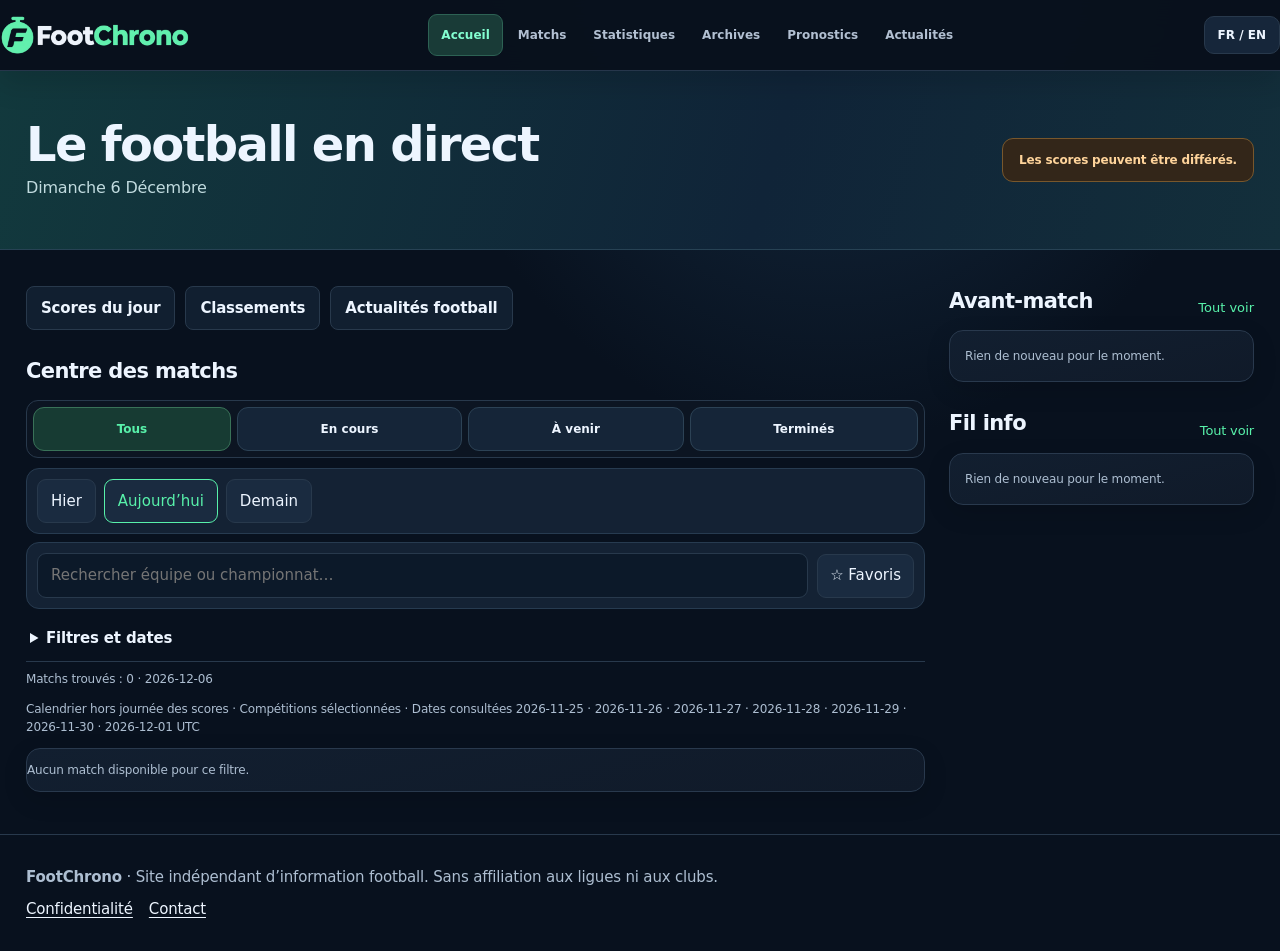
==== commit 288dd662: "Serve crests through FootChrono and remove stale homepage feature" ====
--- a/index.html
+++ b/index.html
@@ -81,6 +81,7 @@
 .layout>div:first-child{min-width:0}.layout:has(aside[hidden]){grid-template-columns:minmax(0,1fr)}
 .sidebar-heading{display:flex;justify-content:space-between;align-items:center;gap:8px}
 .text-button{color:var(--green);font:inherit;font-size:13px;border:0;background:none;padding:6px 0;text-decoration:none;white-space:nowrap}
+.fc-initials{color:var(--green);background:#163246;border-radius:6px;padding:3px 6px;font-size:.75rem}
 #quickDays{display:flex;flex-wrap:wrap;gap:8px;margin:0 0 12px}
 #quickDays button{min-height:44px;padding:8px 13px}
 #quickDays button[aria-pressed=true]{border-color:var(--green);color:var(--green)}
@@ -149,7 +150,6 @@
 <section class="section" id="homeToday" hidden><div class="sidebar-heading"><h2 id="homeTodayTitle"></h2></div><div class="panel" id="homeTodayFixtures"></div></section>
 <section class="section"><div class="sidebar-heading"><h2 data-i="sidebarPreviews">Avant-match</h2><button class="text-button" type="button" data-go="predictions" data-i="sidebarAll">Tout voir</button></div><div class="panel" id="homeForecasts"></div></section>
 <section class="section"><div class="sidebar-heading"><h2 data-i="sidebarNews">Fil info</h2><a href="/actualites/" class="text-button" data-i="sidebarAll">Tout voir</a></div><div class="panel" id="homeNews"></div></section>
-<section class="section"><div class="sidebar-heading"><h2 data-i="sidebarArchive">À lire dans les archives</h2></div><div class="panel"><a class="brief fc-feature" href="/actualites/liverpool-manchester-united-4-0-pochettino/"><img src="/images/liverpool-manchester-united-4-0.jpg" width="1200" height="800" alt="" loading="lazy"><span class="small">Premier League</span><strong>Liverpool 4–0 Manchester United</strong><span class="small">Le premier match de Pochettino a basculé en huit minutes.</span></a></div></section>
 </aside></main>
 <div class="fc-ad"><ins class="adsbygoogle" style="display:block" data-ad-client="ca-pub-7180571260643744" data-ad-slot="1991336459" data-ad-format="horizontal" data-full-width-responsive="false"></ins></div>
 <script>(window.adsbygoogle = window.adsbygoogle || []).push({});</script>
@@ -466,11 +466,12 @@
  if (['NS','TBD'].includes(status)) return 'NS';
  return 'OTHER';
 }
-function clubBadge(url, className, size) {
+function clubBadge(url, className, size, name='') {
  const id = /^https:\/\/media\.api-sports\.io\/football\/teams\/([1-9][0-9]{0,8})\.png$/.exec(url)?.[1];
  const fallback = /^https:\/\/crests\.football-data\.org\/[0-9]+\.(?:png|svg)$/.test(url);
  const src = id ? '/ecussons/'+id+'.png' : fallback ? url : '';
- return src ? `<img class="${className}" src="${esc(src)}" width="${size}" height="${size}" alt="" loading="lazy" onerror="this.hidden=true">` : '';
+ const fallbackBadge = name ? `<span class="fc-initials" aria-hidden="true"${src?' hidden':''}>${esc(name.trim().slice(0,2).toUpperCase())}</span>` : "";
+ return src ? `<img class="${className}" src="${esc(src)}" width="${size}" height="${size}" alt="" loading="lazy" onerror="this.hidden=true;if(this.nextElementSibling?.classList.contains('fc-initials'))this.nextElementSibling.hidden=false">${fallbackBadge}` : fallbackBadge;
 }
 
 function fixtureStatus(match) {
@@ -549,9 +550,9 @@
  const time = m.at && Number.isFinite(kickoff.getTime())
   ? new Intl.DateTimeFormat(lang,{hour:'2-digit',minute:'2-digit'}).format(kickoff) : '—';
  const score = m.hg != null && m.ag != null ? m.hg+' – '+m.ag : groupStatus(m.status)==='NS' ? time : '—';
- const teams = `<span class="team-with-logo">${clubBadge(m.homeLogo,'team-logo',30)}<span class="team">${esc(m.home)}</span></span>
+ const teams = `<span class="team-with-logo">${clubBadge(m.homeLogo,'team-logo',30,m.home)}<span class="team">${esc(m.home)}</span></span>
  <span><span class="score">${esc(score)}</span><span class="meta status" data-status-id="${esc(m.id)}">${esc(status)}</span></span>
- <span class="team-with-logo right"><span class="team right">${esc(m.away)}</span>${clubBadge(m.awayLogo,'team-logo',30)}</span>`;
+ <span class="team-with-logo right"><span class="team right">${esc(m.away)}</span>${clubBadge(m.awayLogo,'team-logo',30,m.away)}</span>`;
  return group+`<div class="match-row">
   <button class="favorite-toggle${saved?' saved':''}" data-favorite="${esc(m.id)}" aria-pressed="${saved}"
     aria-label="${saved?(french?'Retirer des favoris':'Remove from favourites'):(french?'Ajouter aux favoris':'Add to favourites')}">${saved?'★':'☆'}</button>
@@ -577,7 +578,6 @@
 function renderHomeSidebar() {
  if (page !== 'home') return;
  const french = lang==='fr';
- document.querySelector('[data-i=sidebarArchive]').textContent=french?'À lire dans les archives':'From the archive';
  const empty = '<p class="small sidebar-empty">'+(dataLoaded?(french?'Rien de nouveau pour le moment.':'Nothing new right now.'):(french?'Chargement…':'Loading…'))+'</p>';
  const today = Date.now();
  const todayFixtures = fixtures.filter(match=>/^[1-9][0-9]*$/.test(match.id) && localDay(match.at)===localDay(today));
@@ -590,7 +590,7 @@
  el('homeTodayTitle').textContent = french?'Match en vedette':'Featured match';
  const lead = highlights[0];
  const hour = match => new Intl.DateTimeFormat(lang,{hour:'2-digit',minute:'2-digit'}).format(new Date(match.at));
- const team = (name, logo) => `<span class="fc-spotlight-team">${clubBadge(logo,'',42)}<strong>${esc(name)}</strong></span>`;
+ const team = (name, logo) => `<span class="fc-spotlight-team">${clubBadge(logo,'',42,name)}<strong>${esc(name)}</strong></span>`;
  el('homeTodayFixtures').innerHTML = lead ? `<a class="brief fc-spotlight" href="/matchs/${lead.id}">
   <span class="small">${esc(european.length ? (french?'Ligue des champions':'Champions League') : lead.league)}</span>
   <span class="fc-spotlight-teams">${team(lead.home,lead.homeLogo)}
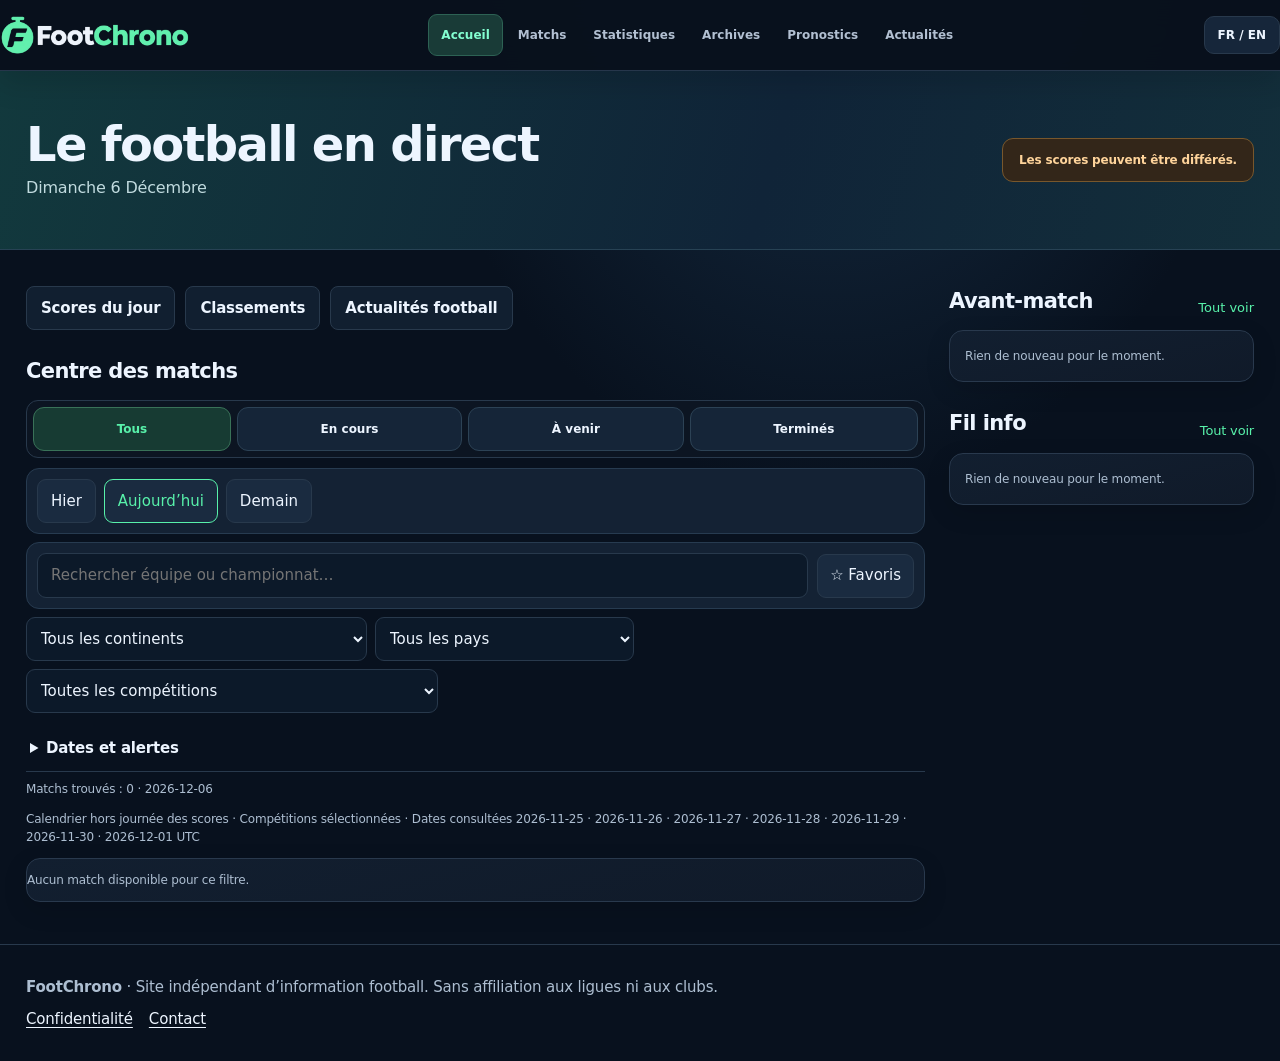
==== commit 826cc9cd: "Keep country and competition filters visible" ====
--- a/index.html
+++ b/index.html
@@ -137,7 +137,7 @@
 <button type="button" data-quick="LIVE" data-i="quickLive">En cours</button>
 <button type="button" data-quick="NS" data-i="quickUpcoming">À venir</button>
 <button type="button" data-quick="FT" data-i="quickFinal">Terminés</button>
-</div><div class="match-controls"><div id="quickDays" class="scoreboard-tools"></div><div class="scoreboard-tools match-primary"><input id="matchSearch" type="search" placeholder="Rechercher une équipe…" aria-label="Rechercher une équipe"><button id="favoritesOnly" type="button">☆ Favoris</button></div><details class="match-refine"><summary data-i="matchFilters">Filtres et dates</summary><div class="scoreboard-tools"><button id="datePrev" type="button" aria-label="Jour précédent">‹</button><input type="date" id="matchDate" aria-label="Date des matchs"><button id="dateNext" type="button" aria-label="Jour suivant">›</button><button id="dateAll" type="button">Toutes dates</button><button id="matchAlerts" type="button" aria-pressed="false">Alertes favoris</button></div><div class="toolbar match-filters"><select id="continent" aria-label="Continent"></select><select id="country" aria-label="Pays"></select><select id="league" aria-label="Compétition"><option value="all">All leagues / Toutes ligues</option></select><select hidden id="status" aria-label="Statut du match"><option value="all">All / Tous</option></select></div></details></div><div id="favoriteAlerts" class="favorite-alerts" role="log" aria-live="polite" hidden></div><div class="scoreboard-count" id="matchCount" role="status"></div><p class="small" id="calendarCoverage"></p><div class="panel" id="matchList"></div><p id="routeNotice" class="small" role="status"></p><button id="matchMore" class="switch" type="button" hidden>Afficher plus de matchs</button></section><section class="section" id="stats"><h2 data-i="standings">Classements</h2><div class="panel"><div class="toolbar"><select id="standingLeague" aria-label="Championnat"></select></div><div class="small" id="standingsUpdate" role="status"></div><div class="small" data-i="tableNote">Classements des compétitions disponibles</div><div class="standings-scroll"><table><thead><tr><th>#</th><th data-i="team">Team</th><th id="colPlayed">MJ</th><th id="colWins">V</th><th id="colDraws">N</th><th id="colLosses">D</th><th id="colDiff">DB</th><th>PTS</th></tr></thead><tbody id="standingsBody"></tbody></table></div></div><h2 style="margin-top:26px" data-i="statsTitle">Performance comparison</h2><div class="panel"><div class="analysis-controls"><label><span id="analysisTeamLabel">Équipe à analyser</span><select id="analysisTeam"></select></label></div><div id="statCards" class="analysis-grid"></div><p class="analysis-note" id="analysisNote"></p></div><h2 style="margin-top:26px" id="compareTitle">Comparateur d’équipes</h2><div class="panel"><div class="analysis-controls"><label><span id="compareALabel">Équipe A</span><select id="compareA"></select></label><label><span id="compareBLabel">Équipe B</span><select id="compareB"></select></label></div><div id="compareResult" class="analysis-table-wrap"></div><p class="analysis-note" id="compareNote"></p></div></section><section class="section" id="archive"><h2>Archives des résultats</h2><p class="sub" id="archiveIntro">Retrouvez les résultats des saisons disponibles, par championnat et par équipe.</p><div class="toolbar"><select id="archiveLeague" aria-label="Championnat historique"><option value="all">Tous les championnats</option></select><select id="archiveSeason" aria-label="Saison"><option value="all">Toutes les saisons</option></select><input id="archiveSearch" type="search" placeholder="Rechercher une équipe" aria-label="Rechercher une équipe"></div><div class="small" id="archiveCount"></div><div class="panel" id="archiveResults" role="status"></div><button type="button" id="archiveMore" class="switch" style="margin-top:12px">Afficher plus de résultats</button></section><section class="section" id="predictions"><h2 data-i="predTitle">Data-led match previews</h2><p class="sub" data-i="predIntro">Nos avis sur les rencontres s’appuient sur les statistiques disponibles. Ils restent incertains et ne garantissent aucun résultat.</p><div class="small" id="predUpdated" aria-live="polite"></div><div class="preview-list" id="opinionCards"></div><h3>Comparaisons statistiques</h3><div class="preview-list" id="predCards"></div></section><section class="section" id="news"><h2 data-i="newsTitle">Football news</h2><p class="sub" data-i="newsIntro">RSS headlines from external publishers. Open original sources to read.</p><div class="toolbar"><label for="newsLanguage" data-i="newsLanguageLabel">Langue des articles</label>
+</div><div class="match-controls"><div id="quickDays" class="scoreboard-tools"></div><div class="scoreboard-tools match-primary"><input id="matchSearch" type="search" placeholder="Rechercher une équipe…" aria-label="Rechercher une équipe"><button id="favoritesOnly" type="button">☆ Favoris</button></div><div class="toolbar match-filters"><select id="continent" aria-label="Continent"></select><select id="country" aria-label="Pays"></select><select id="league" aria-label="Compétition"><option value="all">All leagues / Toutes ligues</option></select><select hidden id="status" aria-label="Statut du match"><option value="all">All / Tous</option></select></div><details class="match-refine"><summary data-i="matchFilters">Dates et alertes</summary><div class="scoreboard-tools"><button id="datePrev" type="button" aria-label="Jour précédent">‹</button><input type="date" id="matchDate" aria-label="Date des matchs"><button id="dateNext" type="button" aria-label="Jour suivant">›</button><button id="dateAll" type="button">Toutes dates</button><button id="matchAlerts" type="button" aria-pressed="false">Alertes favoris</button></div></details></div><div id="favoriteAlerts" class="favorite-alerts" role="log" aria-live="polite" hidden></div><div class="scoreboard-count" id="matchCount" role="status"></div><p class="small" id="calendarCoverage"></p><div class="panel" id="matchList"></div><p id="routeNotice" class="small" role="status"></p><button id="matchMore" class="switch" type="button" hidden>Afficher plus de matchs</button></section><section class="section" id="stats"><h2 data-i="standings">Classements</h2><div class="panel"><div class="toolbar"><select id="standingLeague" aria-label="Championnat"></select></div><div class="small" id="standingsUpdate" role="status"></div><div class="small" data-i="tableNote">Classements des compétitions disponibles</div><div class="standings-scroll"><table><thead><tr><th>#</th><th data-i="team">Team</th><th id="colPlayed">MJ</th><th id="colWins">V</th><th id="colDraws">N</th><th id="colLosses">D</th><th id="colDiff">DB</th><th>PTS</th></tr></thead><tbody id="standingsBody"></tbody></table></div></div><h2 style="margin-top:26px" data-i="statsTitle">Performance comparison</h2><div class="panel"><div class="analysis-controls"><label><span id="analysisTeamLabel">Équipe à analyser</span><select id="analysisTeam"></select></label></div><div id="statCards" class="analysis-grid"></div><p class="analysis-note" id="analysisNote"></p></div><h2 style="margin-top:26px" id="compareTitle">Comparateur d’équipes</h2><div class="panel"><div class="analysis-controls"><label><span id="compareALabel">Équipe A</span><select id="compareA"></select></label><label><span id="compareBLabel">Équipe B</span><select id="compareB"></select></label></div><div id="compareResult" class="analysis-table-wrap"></div><p class="analysis-note" id="compareNote"></p></div></section><section class="section" id="archive"><h2>Archives des résultats</h2><p class="sub" id="archiveIntro">Retrouvez les résultats des saisons disponibles, par championnat et par équipe.</p><div class="toolbar"><select id="archiveLeague" aria-label="Championnat historique"><option value="all">Tous les championnats</option></select><select id="archiveSeason" aria-label="Saison"><option value="all">Toutes les saisons</option></select><input id="archiveSearch" type="search" placeholder="Rechercher une équipe" aria-label="Rechercher une équipe"></div><div class="small" id="archiveCount"></div><div class="panel" id="archiveResults" role="status"></div><button type="button" id="archiveMore" class="switch" style="margin-top:12px">Afficher plus de résultats</button></section><section class="section" id="predictions"><h2 data-i="predTitle">Data-led match previews</h2><p class="sub" data-i="predIntro">Nos avis sur les rencontres s’appuient sur les statistiques disponibles. Ils restent incertains et ne garantissent aucun résultat.</p><div class="small" id="predUpdated" aria-live="polite"></div><div class="preview-list" id="opinionCards"></div><h3>Comparaisons statistiques</h3><div class="preview-list" id="predCards"></div></section><section class="section" id="news"><h2 data-i="newsTitle">Football news</h2><p class="sub" data-i="newsIntro">RSS headlines from external publishers. Open original sources to read.</p><div class="toolbar"><label for="newsLanguage" data-i="newsLanguageLabel">Langue des articles</label>
 <select id="newsLanguage"><option value="fr">Français</option><option value="en">English</option></select>
 <label for="newsCategory" data-i="newsTopicLabel">Sujet</label>
 <select id="newsCategory"></select></div>
@@ -154,7 +154,7 @@
 <div class="fc-ad"><ins class="adsbygoogle" style="display:block" data-ad-client="ca-pub-7180571260643744" data-ad-slot="1991336459" data-ad-format="horizontal" data-full-width-responsive="false"></ins></div>
 <script>(window.adsbygoogle = window.adsbygoogle || []).push({});</script>
 <footer><div class="wrap"><b>FootChrono</b> · <span data-i="footer">Site indépendant d’information football. Sans affiliation aux ligues ni aux clubs.</span><nav class="fc-footer-links" aria-label="Informations sur le site"><a href="/confidentialite/" data-i="privacyLink">Confidentialité</a> <a href="/contact/">Contact</a></nav></div></footer><script>
-const dict={fr:{productHeading:'Le football en direct',publicScores:'Scores du jour',publicStandings:'Classements',publicNews:'Actualités football',matchFilters:'Filtres et dates',quickAll:'Tous',quickLive:'En cours',quickUpcoming:'À venir',quickFinal:'Terminés',sidebarPreviews:'Avant-match',sidebarNews:'Fil info',sidebarAll:'Tout voir',navHome:'Accueil',navMatches:'Matchs',navStats:'Statistiques',navPred:'Pronostics',navNews:'Actualités',tag:'DONNÉES • ANALYSES • FOOTBALL',hero:'Le football. <em>Mieux compris.</em>',subtitle:'Calendrier, résultats et actualités football, avec des sources identifiées.',demo:'Les scores proviennent de la dernière collecte API-Football. Actualisez pour consulter les dernières données disponibles : ce service ne garantit pas le direct.',overview:'En un coup d’œil',games:'Matchs disponibles',demoTag:'Dernière collecte affichée ci-dessous',leagues:'Compétitions',matchTitle:'Centre des matchs',standings:'Classements',tableNote:'Classements des championnats disponibles. Sélectionnez une compétition.',team:'Équipe',statsTitle:'Statistiques',predTitle:'Analyses et pronostics',predIntro:'Nos avis sur les rencontres s’appuient sur les statistiques disponibles. Ils restent incertains et ne garantissent aucun résultat.',newsTitle:'Actualités football',newsIntro:'Grands championnats, compétitions internationales et mercato. Consultez les articles chez leurs éditeurs.',newsNotice:'Les titres et liens appartiennent à leurs éditeurs respectifs. Les articles complets sont disponibles chez les éditeurs.',adTitle:'Publicité',ad:'Emplacement publicitaire réservé — aucune annonce avant validation AdSense',method:'Notre méthode',methodText:'Nous combinons résultats, historique et analyses statistiques. Un pronostic est un avis motivé, jamais une garantie.',editorial:'Normes éditoriales',editorialText:'Aucun score inventé. Aucun pronostic garanti. Sources identifiées, transparence des mises à jour et corrections éditoriales.',footer:'Site indépendant d’information football. Sans affiliation aux ligues ni aux clubs.',privacyLink:'Confidentialité'},en:{productHeading:'Live football',publicScores:'Today’s scores',publicStandings:'Standings',publicNews:'Football news',matchFilters:'Filters and dates',quickAll:'All',quickLive:'In progress',quickUpcoming:'Upcoming',quickFinal:'Finished',sidebarPreviews:'Match previews',sidebarNews:'News feed',sidebarAll:'View all',navHome:'Overview',navMatches:'Matches',navStats:'Statistics',navPred:'Predictions',navNews:'News',tag:'DATA • INSIGHTS • FOOTBALL',hero:'The beautiful game. <em>Better understood.</em>',subtitle:'Football fixtures, results and news with identifiable sources.',demo:'Scores come from the latest API-Football collection. Refresh to see the latest available data; this is not guaranteed real-time coverage.',overview:'At a glance',games:'Collected matches',demoTag:'Last collection shown below',leagues:'Competitions',matchTitle:'Match centre',standings:'Standings',tableNote:'Standings collected via football-data.org. Select a league. If none appear, check data collection.',team:'Team',statsTitle:'Statistics',predTitle:'Analysis and predictions',predIntro:'Our analysis models are in development. No numerical predictions are published without verified data and validation.',newsTitle:'Football news',newsIntro:'Headlines from external RSS feeds. Read stories on publishers’ websites.',newsNotice:'Headlines and links belong to their publishers. Full stories are available from their publishers.',adTitle:'Advertising',ad:'Ad placement reserved — no ads served until AdSense approval',method:'Our methodology',methodText:'Fixtures come from API-Football data collections, with update timestamps displayed. Future analysis will disclose sources and limitations.',editorial:'Editorial standards',editorialText:'No fabricated scores. No guaranteed predictions. Identifiable sources, transparent updates and editorial corrections.',footer:'Independent football information site. Not affiliated with leagues or clubs.',privacyLink:'Privacy (French)'}};
+const dict={fr:{productHeading:'Le football en direct',publicScores:'Scores du jour',publicStandings:'Classements',publicNews:'Actualités football',matchFilters:'Dates et alertes',quickAll:'Tous',quickLive:'En cours',quickUpcoming:'À venir',quickFinal:'Terminés',sidebarPreviews:'Avant-match',sidebarNews:'Fil info',sidebarAll:'Tout voir',navHome:'Accueil',navMatches:'Matchs',navStats:'Statistiques',navPred:'Pronostics',navNews:'Actualités',tag:'DONNÉES • ANALYSES • FOOTBALL',hero:'Le football. <em>Mieux compris.</em>',subtitle:'Calendrier, résultats et actualités football, avec des sources identifiées.',demo:'Les scores proviennent de la dernière collecte API-Football. Actualisez pour consulter les dernières données disponibles : ce service ne garantit pas le direct.',overview:'En un coup d’œil',games:'Matchs disponibles',demoTag:'Dernière collecte affichée ci-dessous',leagues:'Compétitions',matchTitle:'Centre des matchs',standings:'Classements',tableNote:'Classements des championnats disponibles. Sélectionnez une compétition.',team:'Équipe',statsTitle:'Statistiques',predTitle:'Analyses et pronostics',predIntro:'Nos avis sur les rencontres s’appuient sur les statistiques disponibles. Ils restent incertains et ne garantissent aucun résultat.',newsTitle:'Actualités football',newsIntro:'Grands championnats, compétitions internationales et mercato. Consultez les articles chez leurs éditeurs.',newsNotice:'Les titres et liens appartiennent à leurs éditeurs respectifs. Les articles complets sont disponibles chez les éditeurs.',adTitle:'Publicité',ad:'Emplacement publicitaire réservé — aucune annonce avant validation AdSense',method:'Notre méthode',methodText:'Nous combinons résultats, historique et analyses statistiques. Un pronostic est un avis motivé, jamais une garantie.',editorial:'Normes éditoriales',editorialText:'Aucun score inventé. Aucun pronostic garanti. Sources identifiées, transparence des mises à jour et corrections éditoriales.',footer:'Site indépendant d’information football. Sans affiliation aux ligues ni aux clubs.',privacyLink:'Confidentialité'},en:{productHeading:'Live football',publicScores:'Today’s scores',publicStandings:'Standings',publicNews:'Football news',matchFilters:'Dates and alerts',quickAll:'All',quickLive:'In progress',quickUpcoming:'Upcoming',quickFinal:'Finished',sidebarPreviews:'Match previews',sidebarNews:'News feed',sidebarAll:'View all',navHome:'Overview',navMatches:'Matches',navStats:'Statistics',navPred:'Predictions',navNews:'News',tag:'DATA • INSIGHTS • FOOTBALL',hero:'The beautiful game. <em>Better understood.</em>',subtitle:'Football fixtures, results and news with identifiable sources.',demo:'Scores come from the latest API-Football collection. Refresh to see the latest available data; this is not guaranteed real-time coverage.',overview:'At a glance',games:'Collected matches',demoTag:'Last collection shown below',leagues:'Competitions',matchTitle:'Match centre',standings:'Standings',tableNote:'Standings collected via football-data.org. Select a league. If none appear, check data collection.',team:'Team',statsTitle:'Statistics',predTitle:'Analysis and predictions',predIntro:'Our analysis models are in development. No numerical predictions are published without verified data and validation.',newsTitle:'Football news',newsIntro:'Headlines from external RSS feeds. Read stories on publishers’ websites.',newsNotice:'Headlines and links belong to their publishers. Full stories are available from their publishers.',adTitle:'Advertising',ad:'Ad placement reserved — no ads served until AdSense approval',method:'Our methodology',methodText:'Fixtures come from API-Football data collections, with update timestamps displayed. Future analysis will disclose sources and limitations.',editorial:'Editorial standards',editorialText:'No fabricated scores. No guaranteed predictions. Identifiable sources, transparent updates and editorial corrections.',footer:'Independent football information site. Not affiliated with leagues or clubs.',privacyLink:'Privacy (French)'}};
 let lang='fr',page='home',liveNews=[],newsUpdated=null,fixtures=[],matchesUpdated=null,matchError=false,standingsLeagues=[],standingsUpdated=null,previews=[],previewsUpdated=null,previewsError=false,forecastOpinions=[],forecastUpdated=null;
 const el=id=>document.getElementById(id);
 let verifiedResults=[];
